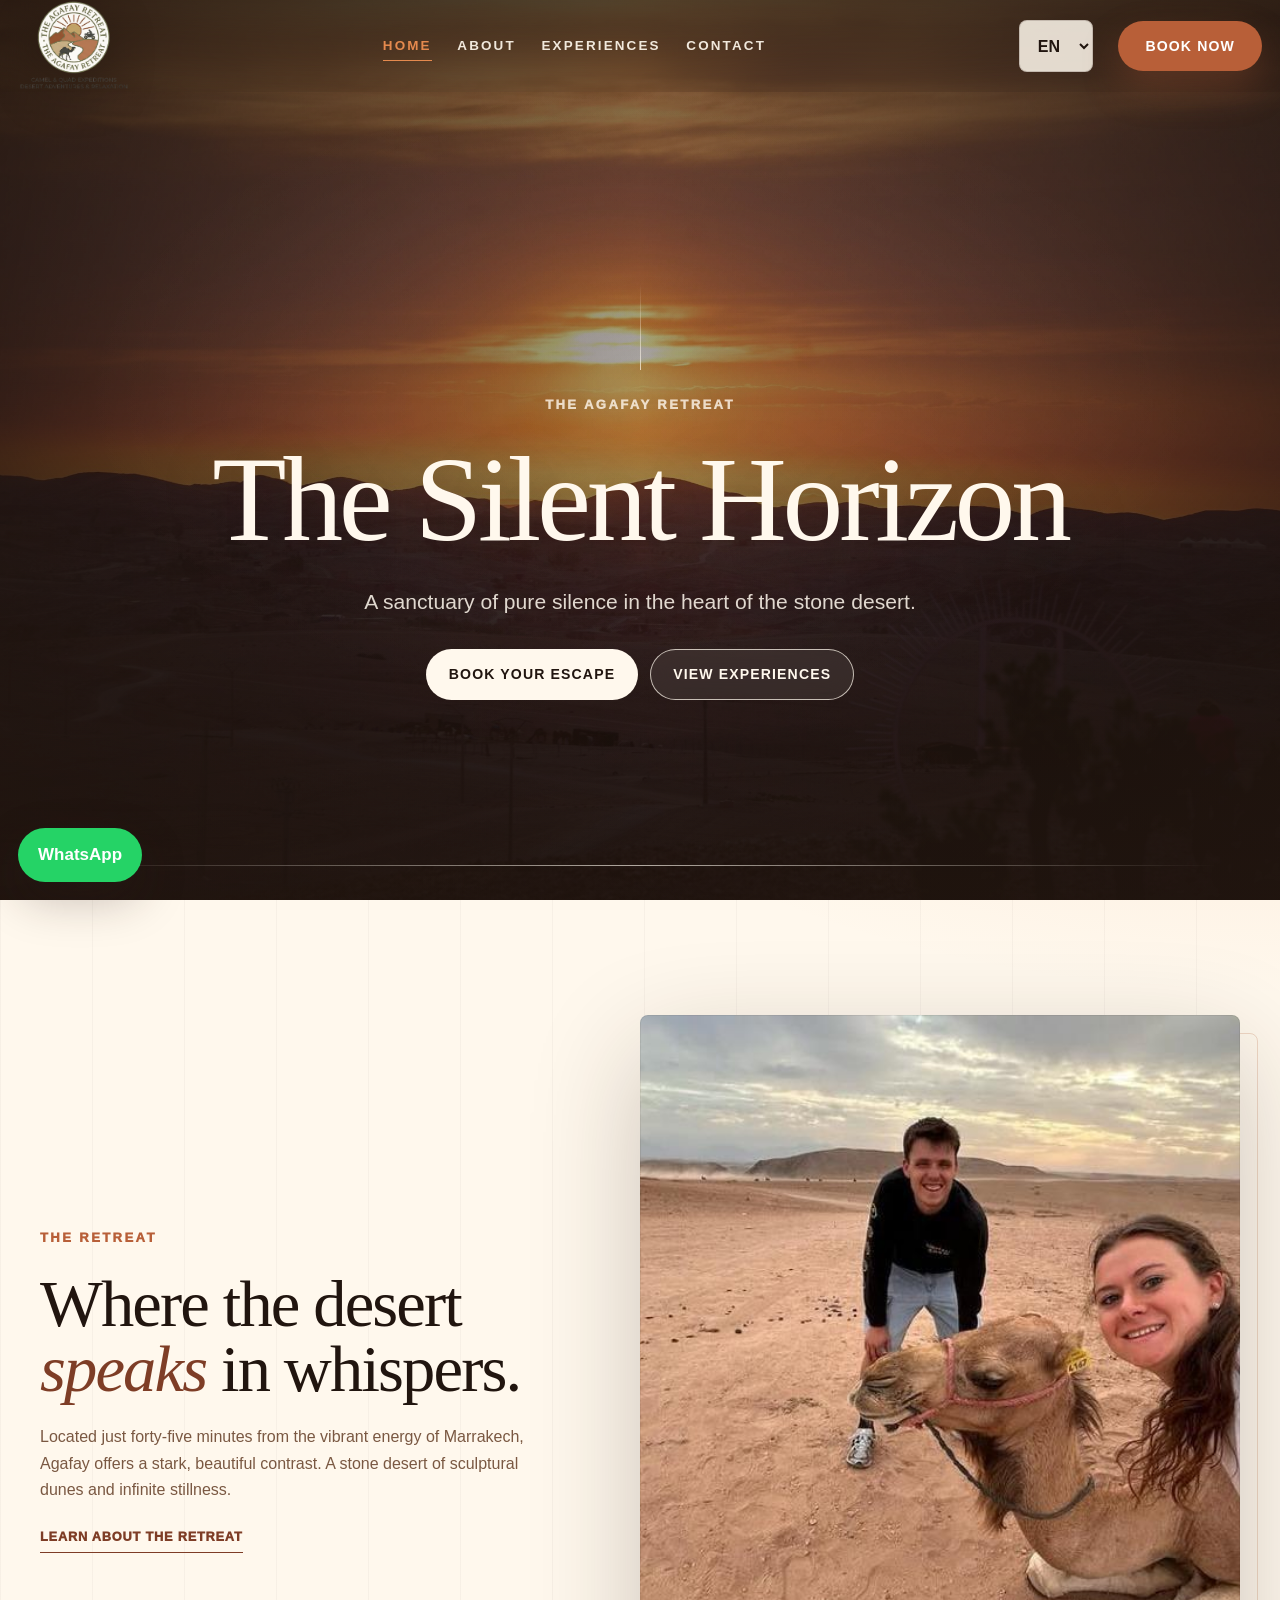
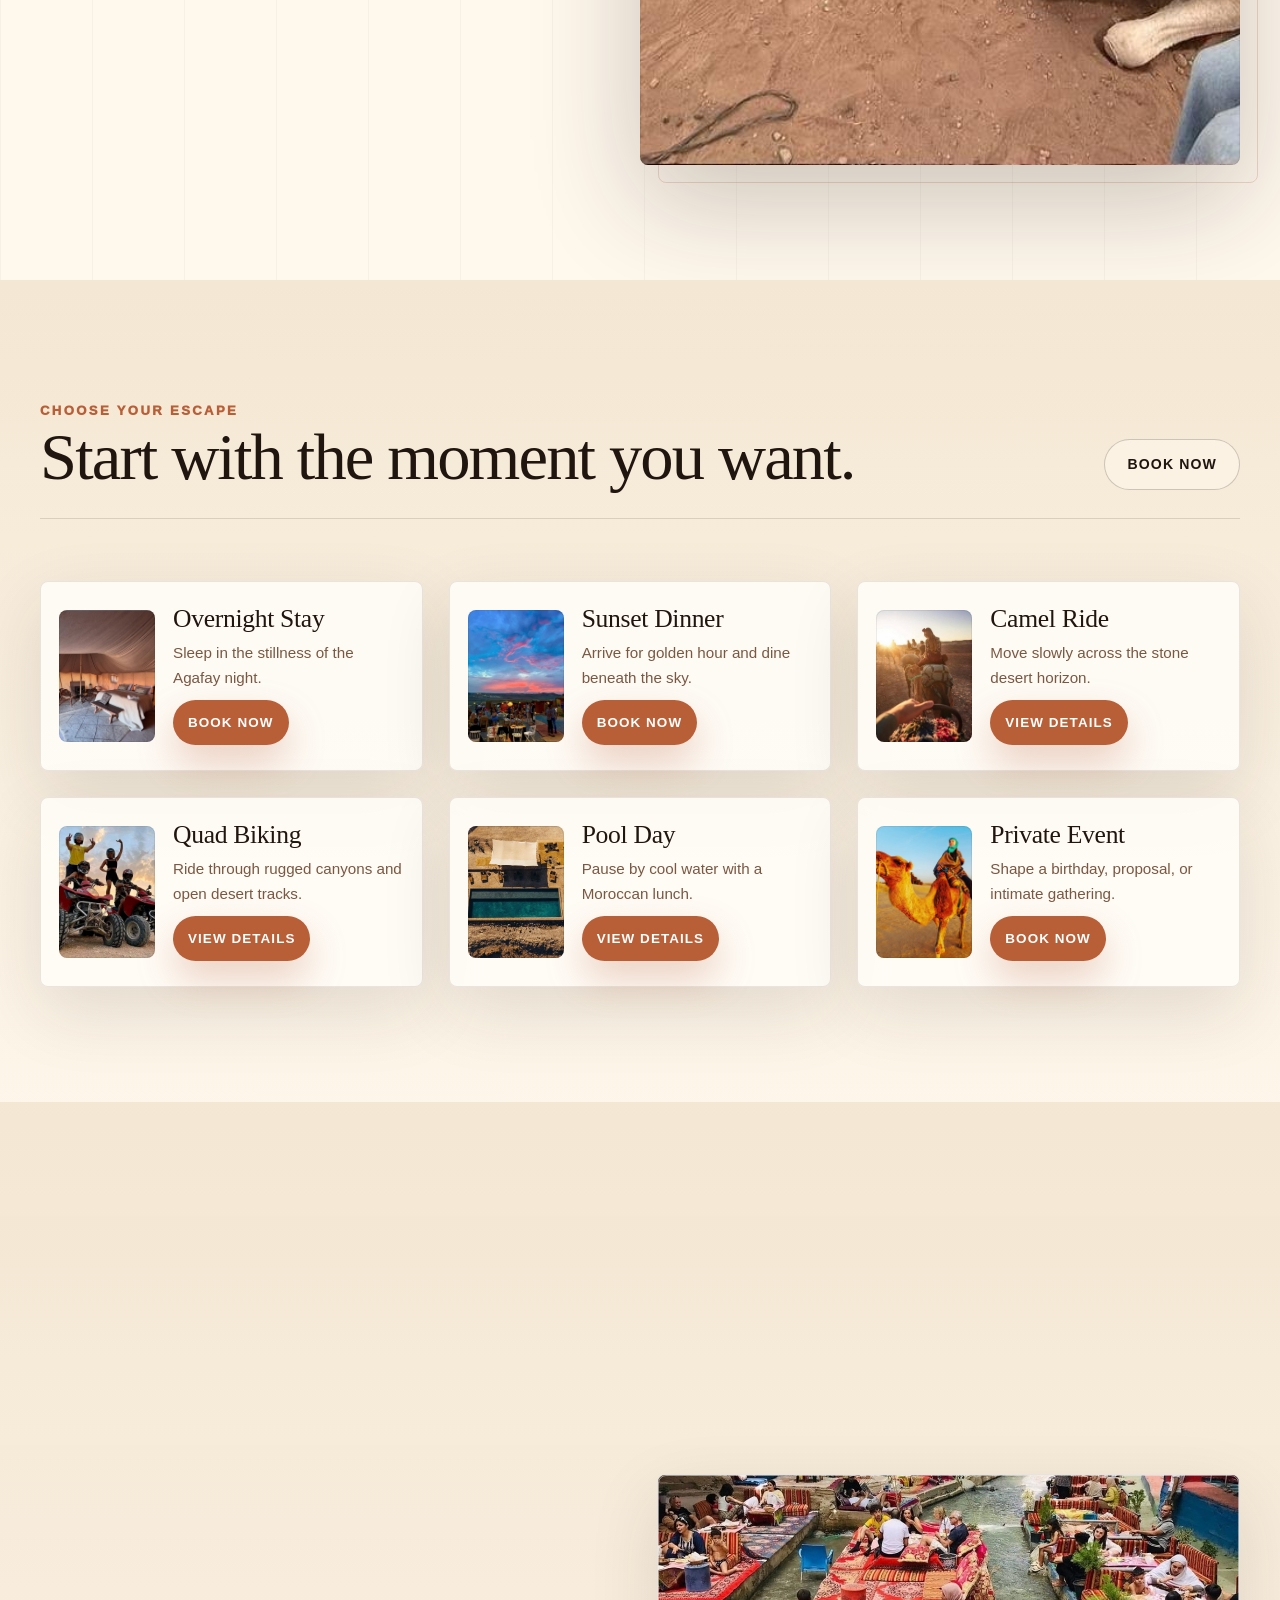
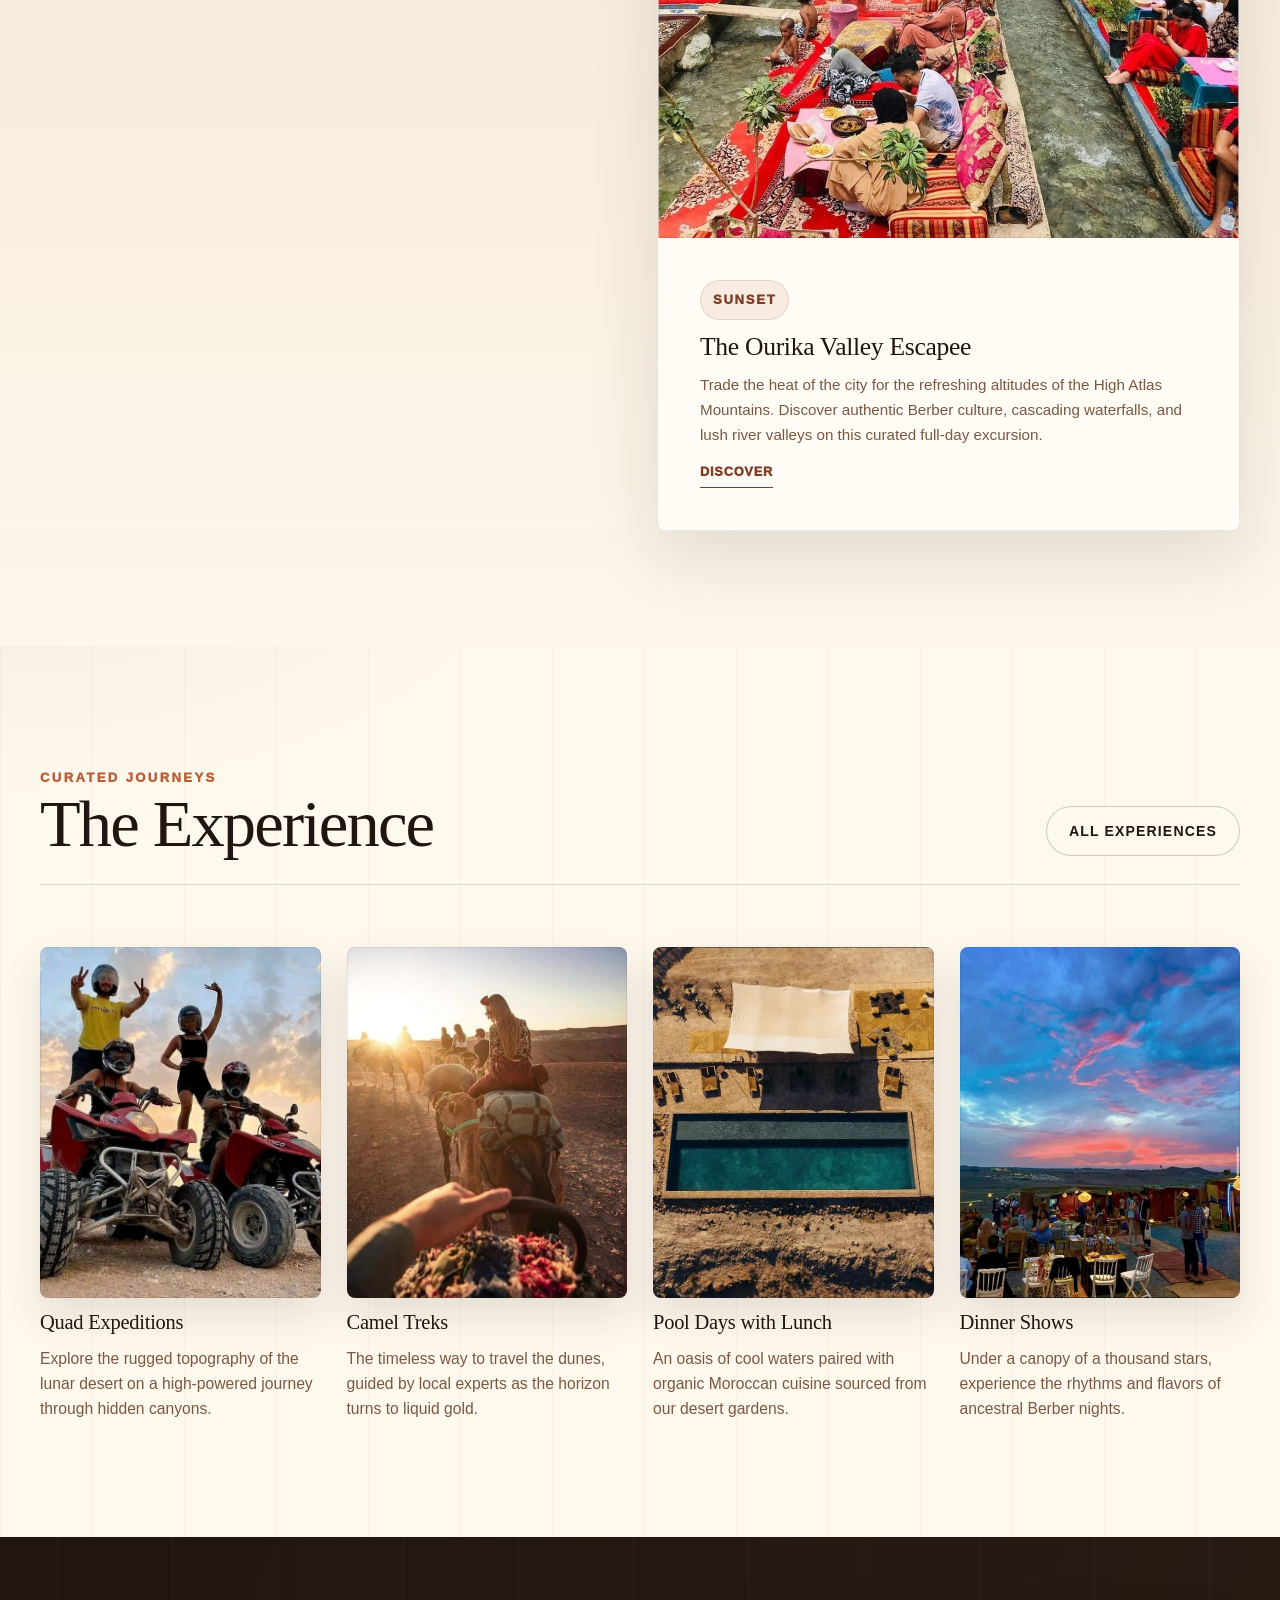
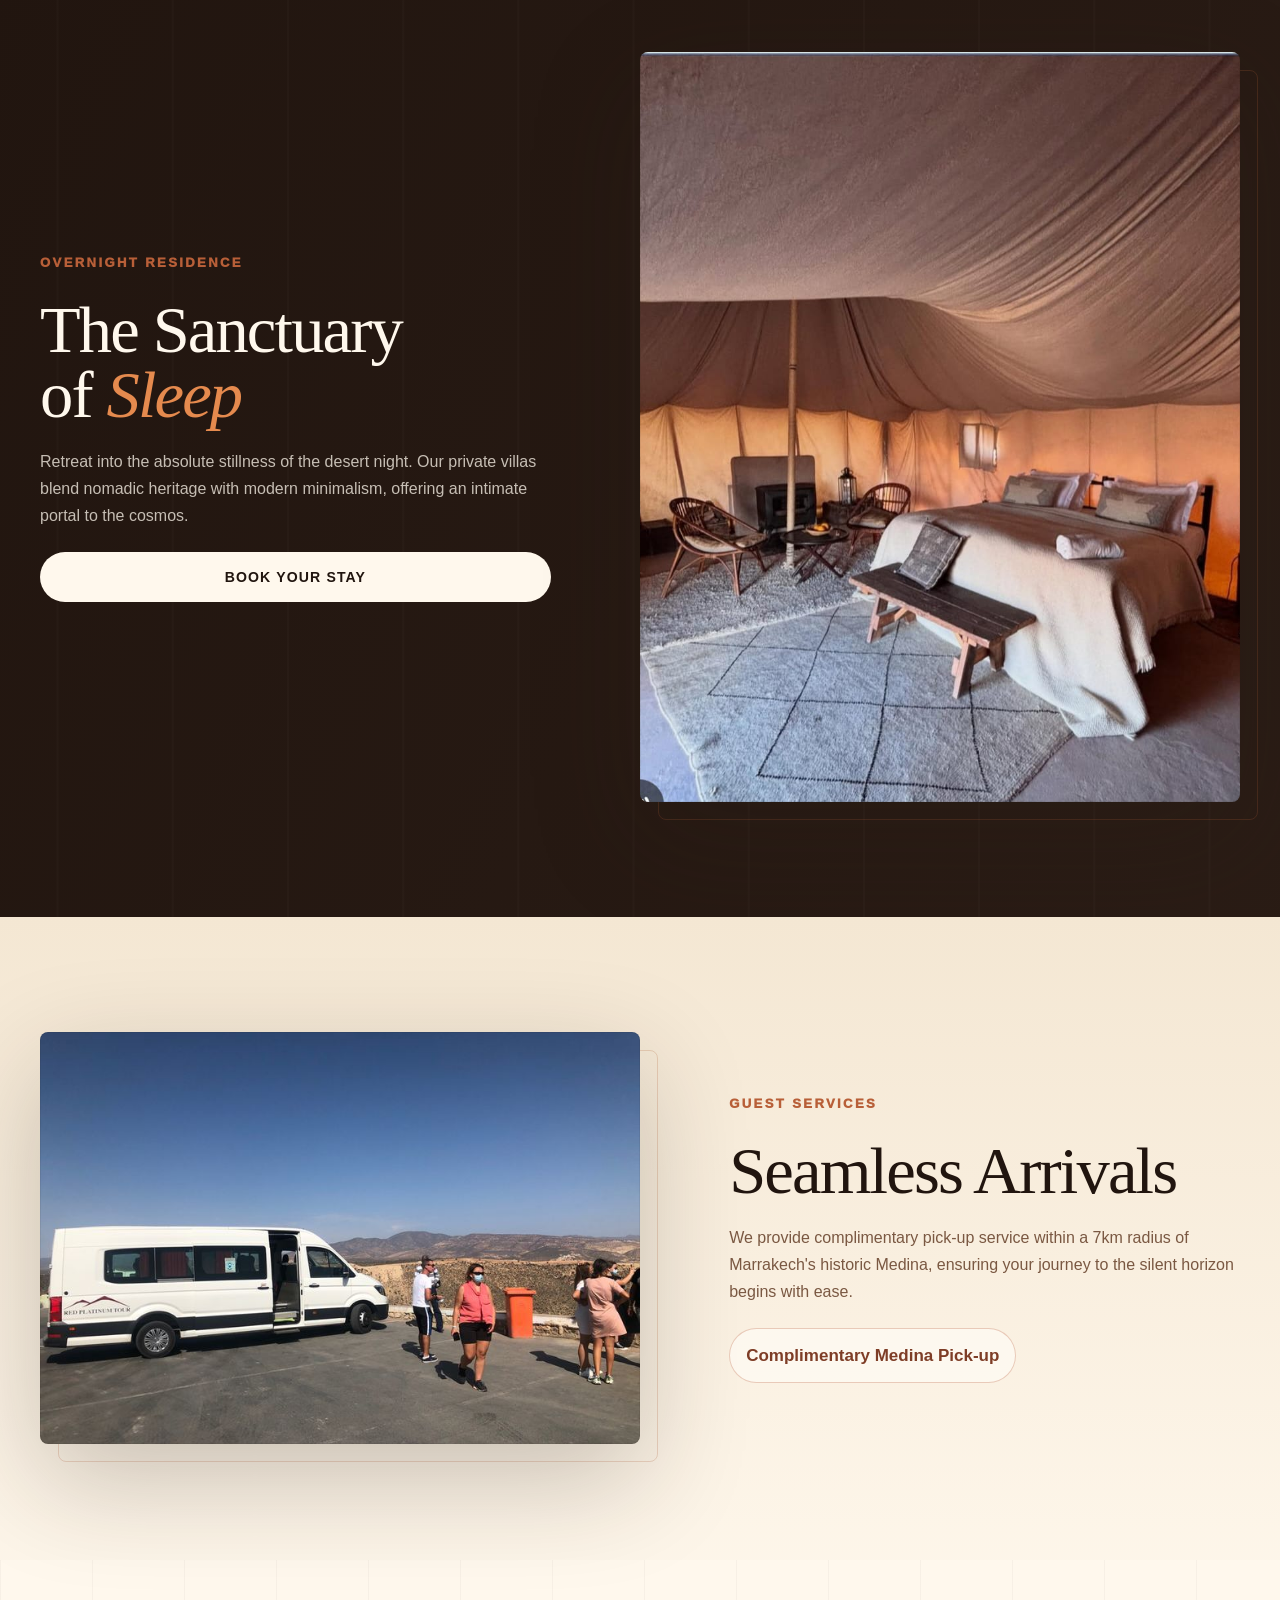
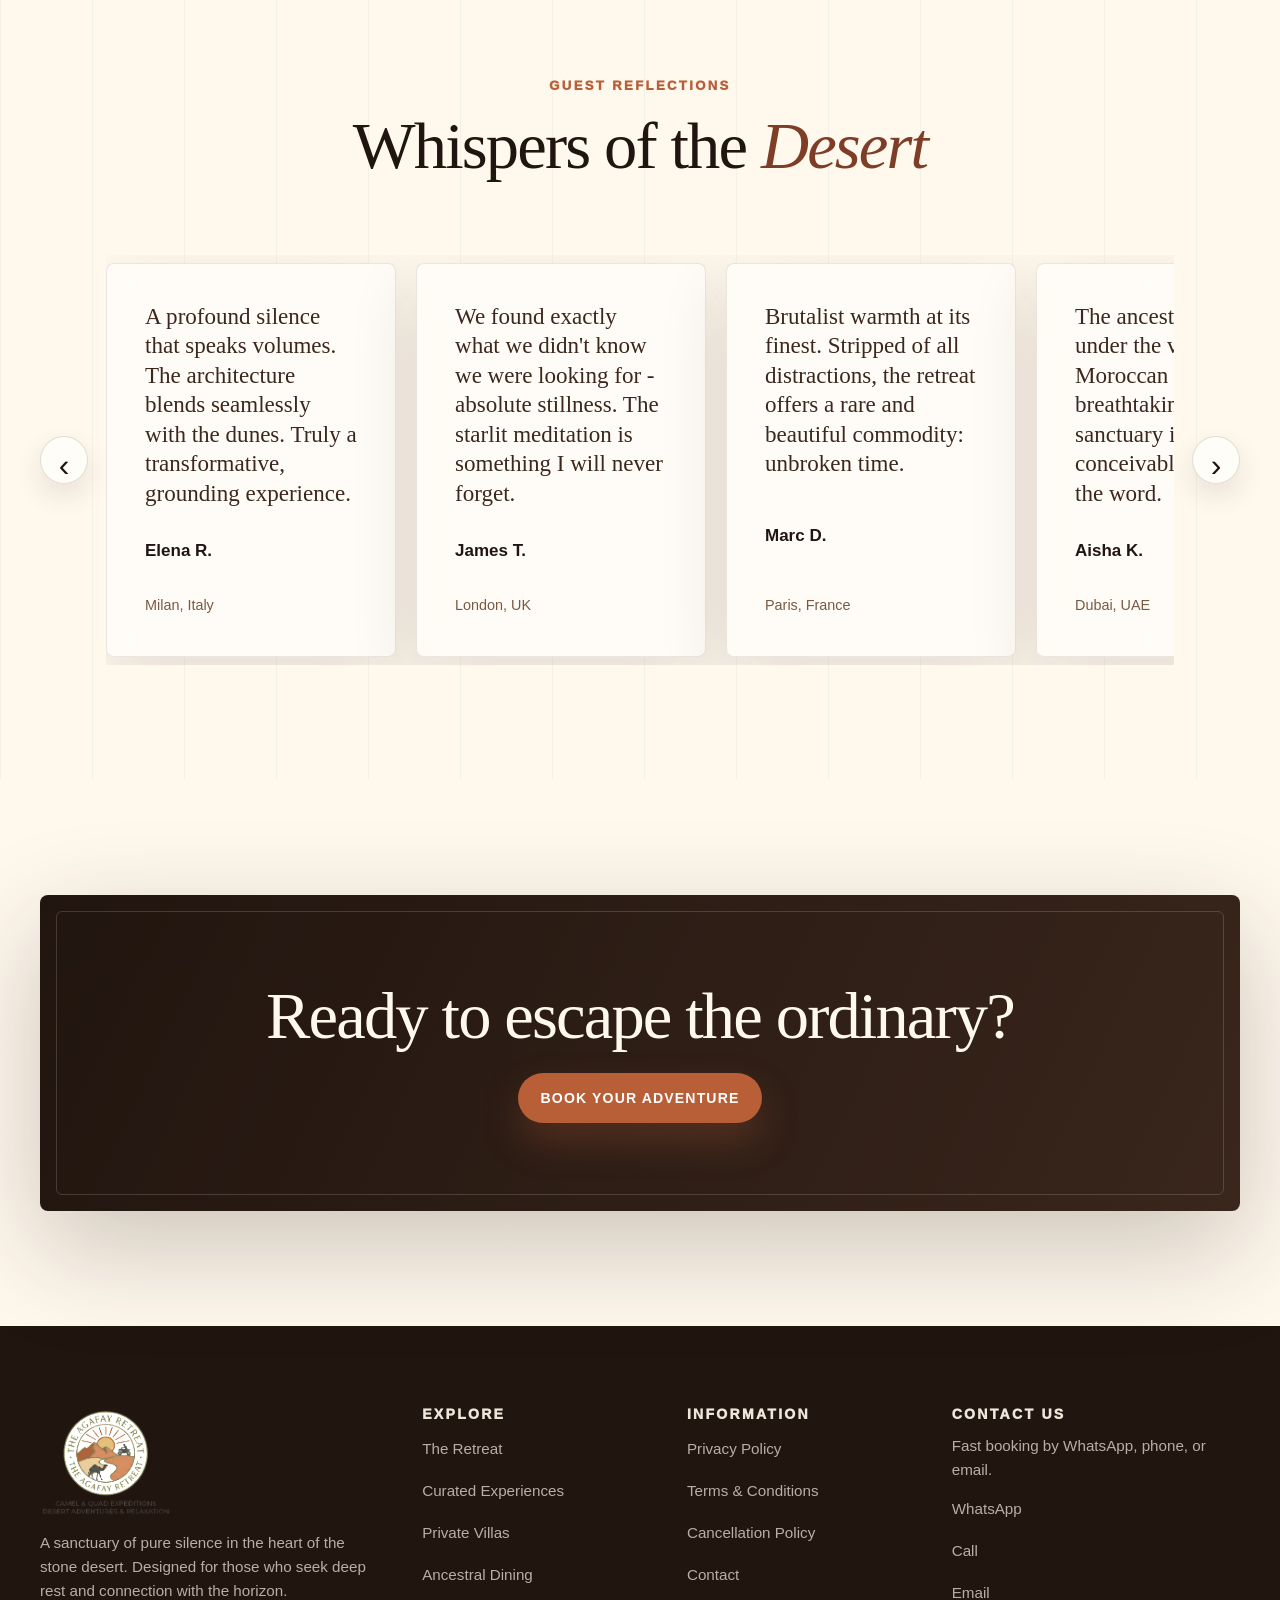
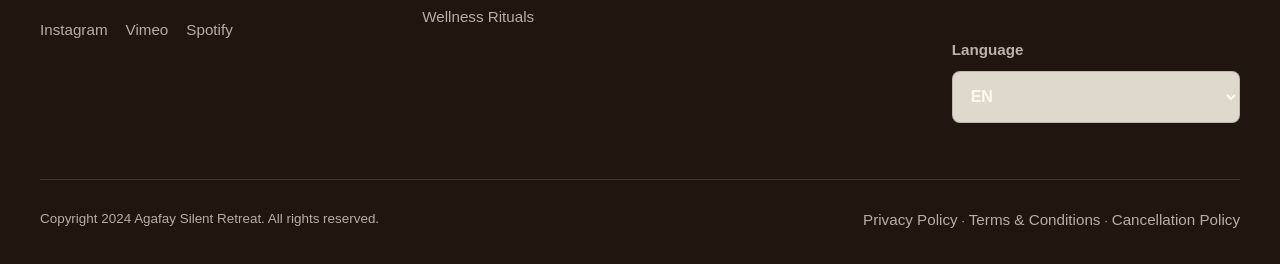
==== index.html @ 62366034 "all project" ====
<!DOCTYPE html>
<html lang="en" dir="ltr">
  <head>
    <meta charset="UTF-8" />
    <meta name="viewport" content="width=device-width, initial-scale=1.0" />
    <title>The Agafay Retreat</title>
    <meta name="description" content="The Silent Horizon. A cinematic desert retreat in Agafay, forty-five minutes from Marrakech." />
    <meta property="og:title" content="The Agafay Retreat" />
    <meta property="og:description" content="A sanctuary of pure silence in the heart of the stone desert." />
    <meta property="og:image" content="./assets/images/hero-desert.jpg" />
    <link rel="stylesheet" href="./css/style.css" />
  </head>
  <body data-page="home">
    <a class="skip-link" href="#main" data-i18n="skip_to_content">Skip to content</a>
    <header class="site-header" data-header>
      <div class="header-inner">
        <a class="logo" href="index.html" aria-label="The Agafay Retreat home">
          <img src="./assets/images/logo.png" width="220" height="145" alt="Agafay Silent Logo" />
        </a>
        <nav class="desktop-nav" aria-label="Main navigation">
          <a href="index.html" data-i18n="nav_home" aria-current="page">Home</a>
          <a href="about.html" data-i18n="nav_about">About</a>
          <a href="the-experience.html" data-i18n="nav_experiences">Experiences</a>
          <a href="contact.html" data-i18n="nav_contact">Contact</a>
        </nav>
        <div class="header-actions">
          <label class="language-wrap"><span class="sr-only" data-i18n="language_label">Language</span><select data-language-select aria-label="Language"><option value="en">EN</option><option value="fr">FR</option><option value="ar">AR</option><option value="de">DE</option><option value="it">IT</option><option value="pt">PT</option></select></label>
          <a class="button button-primary header-button" href="contact.html" data-i18n="book_now">Book Now</a>
          <button class="menu-toggle" type="button" aria-expanded="false" aria-controls="mobile-menu" data-menu-toggle><span class="sr-only" data-i18n="menu_toggle">Open menu</span><span></span><span></span><span></span></button>
        </div>
      </div>
      <div class="mobile-menu" id="mobile-menu" data-mobile-menu>
        <nav aria-label="Mobile navigation">
          <a href="index.html" data-i18n="nav_home" aria-current="page">Home</a>
          <a href="about.html" data-i18n="nav_about">About</a>
          <a href="the-experience.html" data-i18n="nav_experiences">Experiences</a>
          <a href="contact.html" data-i18n="nav_contact">Contact</a>
        </nav>
        <a class="button button-primary" href="contact.html" data-i18n="book_now">Book Now</a>
      </div>
    </header>

    <main id="main">
      <section class="hero hero-home" id="home">
        <img class="hero-image" src="./assets/images/hero-desert.jpg" width="1800" height="1200" alt="" fetchpriority="high" />
        <div class="hero-shade" aria-hidden="true"></div>
        <div class="hero-content reveal">
          <p class="kicker">The Agafay Retreat</p>
          <h1 data-i18n="home_hero_title">The Silent Horizon</h1>
          <p data-i18n="home_hero_text">A sanctuary of pure silence in the heart of the stone desert.</p>
          <div class="hero-actions">
            <a class="button button-light" href="contact.html" data-i18n="book_escape">Book Your Escape</a>
            <a class="button button-outline-light" href="the-experience.html" data-i18n="view_experiences">View Experiences</a>
          </div>
        </div>
      </section>

      <section class="section intro-section" id="intro">
        <div class="container two-col">
          <div class="section-copy reveal">
            <span data-i18n="intro_kicker">The Retreat</span>
            <h2 data-i18n-html="intro_title">Where the desert <br><i>speaks</i> in whispers.</h2>
            <p data-i18n="intro_text">Located just forty-five minutes from the vibrant energy of Marrakech, Agafay offers a stark, beautiful contrast. A stone desert of sculptural dunes and infinite stillness.</p>
            <a class="text-link" href="about.html" data-i18n="learn_about">Learn about the retreat</a>
          </div>
          <figure class="image-frame reveal"><img src="./assets/images/architecture.jpeg" width="900" height="1200" alt="Minimalist Architecture" loading="lazy" /></figure>
        </div>
      </section>

      <section class="section quick-escape-section band" id="choose">
        <div class="container">
          <div class="split-heading reveal">
            <div><span data-i18n="choose_kicker">Choose your escape</span><h2 data-i18n="choose_title">Start with the moment you want.</h2></div>
            <a class="button button-secondary" href="contact.html" data-i18n="book_now">Book Now</a>
          </div>
          <div class="escape-grid">
            <article class="escape-card reveal"><img src="./assets/images/villa.jpeg" width="420" height="420" alt="Luxury Desert Villa" loading="lazy" /><div><h3 data-i18n="escape_stay_title">Overnight Stay</h3><p data-i18n="escape_stay_text">Sleep in the stillness of the Agafay night.</p><a class="button button-primary" href="contact.html" data-i18n="book_now">Book Now</a></div></article>
            <article class="escape-card reveal"><img src="./assets/images/dinner.jpeg" width="420" height="420" alt="Dinner Shows" loading="lazy" /><div><h3 data-i18n="escape_dinner_title">Sunset Dinner</h3><p data-i18n="escape_dinner_text">Arrive for golden hour and dine beneath the sky.</p><a class="button button-primary" href="contact.html" data-i18n="book_now">Book Now</a></div></article>
            <article class="escape-card reveal"><img src="./assets/images/camel.jpeg" width="420" height="420" alt="Camel Treks" loading="lazy" /><div><h3 data-i18n="escape_camel_title">Camel Ride</h3><p data-i18n="escape_camel_text">Move slowly across the stone desert horizon.</p><a class="button button-primary" href="the-experience.html#camel" data-i18n="view_details">View Details</a></div></article>
            <article class="escape-card reveal"><img src="./assets/images/quad.jpeg" width="420" height="420" alt="Quad Expedition" loading="lazy" /><div><h3 data-i18n="escape_quad_title">Quad Biking</h3><p data-i18n="escape_quad_text">Ride through rugged canyons and open desert tracks.</p><a class="button button-primary" href="the-experience.html#quad" data-i18n="view_details">View Details</a></div></article>
            <article class="escape-card reveal"><img src="./assets/images/pool-day.jpeg" width="420" height="420" alt="Pool Days" loading="lazy" /><div><h3 data-i18n="escape_pool_title">Pool Day</h3><p data-i18n="escape_pool_text">Pause by cool water with a Moroccan lunch.</p><a class="button button-primary" href="the-experience.html#pool" data-i18n="view_details">View Details</a></div></article>
            <article class="escape-card reveal"><img src="./assets/images/golden-hour.jpeg" width="420" height="420" alt="Sunset Dromadaire Trek" loading="lazy" /><div><h3 data-i18n="escape_event_title">Private Event</h3><p data-i18n="escape_event_text">Shape a birthday, proposal, or intimate gathering.</p><a class="button button-primary" href="contact.html" data-i18n="book_now">Book Now</a></div></article>
          </div>
        </div>
      </section>

      <section class="section band" id="journeys">
        <div class="container">
          <div class="section-heading reveal">
            <span data-i18n="curated_escapes">Curated Escapes</span>
            <h2 data-i18n-html="signature_journeys">Signature <i>Journeys</i></h2>
          </div>
          <div class="journey-grid">
            <article class="feature-card reveal">
              <img src="./assets/images/golden-hour.jpeg" width="900" height="650" alt="Sunset Dromadaire Trek" loading="lazy" />
              <div><span class="badge" data-i18n="morning">Morning</span><h3 data-i18n="golden_hour_title">The Golden Hour Signature</h3><p data-i18n="golden_hour_text">A seamless transition from high-energy adventure to traditional serenity, culminating in a festive cultural dinner.</p><a class="text-link" href="the-experience.html" data-i18n="discover">Discover</a></div>
            </article>
            <article class="feature-card reveal">
              <img src="./assets/images/pool-oasis.jpg" width="900" height="650" alt="Infinity Pool Oasis" loading="lazy" />
              <div><span class="badge" data-i18n="sunset">Sunset</span><h3 data-i18n="ourika_title">The Ourika Valley Escapee</h3><p data-i18n="ourika_text">Trade the heat of the city for the refreshing altitudes of the High Atlas Mountains. Discover authentic Berber culture, cascading waterfalls, and lush river valleys on this curated full-day excursion.</p><a class="text-link" href="the-experience.html" data-i18n="discover">Discover</a></div>
            </article>
          </div>
        </div>
      </section>

      <section class="section" id="experiences">
        <div class="container">
          <div class="split-heading reveal"><div><span data-i18n="curated_journeys">Curated Journeys</span><h2 data-i18n="experience_title">The Experience</h2></div><a class="button button-secondary" href="the-experience.html" data-i18n="all_experiences">All Experiences</a></div>
          <div class="experience-grid compact">
            <article class="experience-card reveal"><img src="./assets/images/quad.jpeg" width="700" height="700" alt="Quad Expedition" loading="lazy" /><h3 data-i18n="quad_title">Quad Expeditions</h3><p data-i18n="quad_text">Explore the rugged topography of the lunar desert on a high-powered journey through hidden canyons.</p></article>
            <article class="experience-card reveal"><img src="./assets/images/camel.jpeg" width="700" height="700" alt="Camel Treks" loading="lazy" /><h3 data-i18n="camel_title">Camel Treks</h3><p data-i18n="camel_text">The timeless way to travel the dunes, guided by local experts as the horizon turns to liquid gold.</p></article>
            <article class="experience-card reveal"><img src="./assets/images/pool-day.jpeg" width="700" height="700" alt="Pool Days" loading="lazy" /><h3 data-i18n="pool_title">Pool Days with Lunch</h3><p data-i18n="pool_text">An oasis of cool waters paired with organic Moroccan cuisine sourced from our desert gardens.</p></article>
            <article class="experience-card reveal"><img src="./assets/images/dinner.jpeg" width="700" height="700" alt="Dinner Shows" loading="lazy" /><h3 data-i18n="dinner_title">Dinner Shows</h3><p data-i18n="dinner_text">Under a canopy of a thousand stars, experience the rhythms and flavors of ancestral Berber nights.</p></article>
          </div>
        </div>
      </section>

      <section class="section dark-section" id="stays">
        <div class="container two-col">
          <div class="section-copy reveal"><span data-i18n="overnight_residence">Overnight Residence</span><h2 data-i18n-html="sanctuary_title">The Sanctuary <br>of <i>Sleep</i></h2><p data-i18n="sanctuary_text">Retreat into the absolute stillness of the desert night. Our private villas blend nomadic heritage with modern minimalism, offering an intimate portal to the cosmos.</p><a class="button button-light" href="contact.html" data-i18n="book_stay">Book Your Stay</a></div>
          <figure class="image-frame reveal"><img src="./assets/images/villa.jpeg" width="900" height="1100" alt="Luxury Desert Villa" loading="lazy" /></figure>
        </div>
      </section>

      <section class="section band" id="arrivals">
        <div class="container two-col reverse">
          <figure class="image-frame wide reveal"><img src="./assets/images/transfer.jpg" width="900" height="700" alt="Marrakech Medina Gates" loading="lazy" /></figure>
          <div class="section-copy reveal"><span data-i18n="guest_services">Guest Services</span><h2 data-i18n="arrivals_title">Seamless Arrivals</h2><p data-i18n="arrivals_text">We provide complimentary pick-up service within a 7km radius of Marrakech's historic Medina, ensuring your journey to the silent horizon begins with ease.</p><div class="service-note" data-i18n="medina_pickup">Complimentary Medina Pick-up</div></div>
        </div>
      </section>

      <section class="section" id="testimonials">
        <div class="container">
          <div class="section-heading reveal"><span data-i18n="guest_reflections">Guest Reflections</span><h2 data-i18n-html="whispers_title">Whispers of the <i>Desert</i></h2></div>
          <div class="testimonial-shell reveal">
            <button class="slider-button" type="button" data-prev aria-label="Previous">&lsaquo;</button>
            <div class="testimonial-track" data-testimonial-track>
              <article class="testimonial-card"><p data-i18n="quote_1">A profound silence that speaks volumes. The architecture blends seamlessly with the dunes. Truly a transformative, grounding experience.</p><strong>Elena R.</strong><span>Milan, Italy</span></article>
              <article class="testimonial-card"><p data-i18n="quote_2">We found exactly what we didn't know we were looking for - absolute stillness. The starlit meditation is something I will never forget.</p><strong>James T.</strong><span>London, UK</span></article>
              <article class="testimonial-card"><p data-i18n="quote_3">Brutalist warmth at its finest. Stripped of all distractions, the retreat offers a rare and beautiful commodity: unbroken time.</p><strong>Marc D.</strong><span>Paris, France</span></article>
              <article class="testimonial-card"><p data-i18n="quote_4">The ancestral cuisine under the vast Moroccan sky was breathtaking. A sanctuary in every conceivable sense of the word.</p><strong>Aisha K.</strong><span>Dubai, UAE</span></article>
              <article class="testimonial-card"><p data-i18n="quote_5">A masterclass in essentialism. I left feeling completely restored. The private villa was a monolith of absolute tranquility.</p><strong>David H.</strong><span>New York, USA</span></article>
              <article class="testimonial-card"><p data-i18n="quote_6">From the seamless Medina pickup to the final farewell, every detail is meticulously curated. The desert wind here speaks peace.</p><strong>Sophia M.</strong><span>Madrid, Spain</span></article>
            </div>
            <button class="slider-button" type="button" data-next aria-label="Next">&rsaquo;</button>
          </div>
        </div>
      </section>

      <section class="cta-panel">
        <div class="container reveal"><h2 data-i18n="ordinary_cta">Ready to escape the ordinary?</h2><a class="button button-primary" href="contact.html" data-i18n="book_adventure">Book Your Adventure</a></div>
      </section>
    </main>

    <footer class="site-footer">
      <div class="container footer-grid">
        <div><img class="footer-logo" src="./assets/images/logo.png" width="220" height="145" alt="Agafay Silent Logo" loading="lazy" /><p data-i18n="footer_desc">A sanctuary of pure silence in the heart of the stone desert. Designed for those who seek deep rest and connection with the horizon.</p><div class="footer-socials"><a href="#">Instagram</a><a href="#">Vimeo</a><a href="#">Spotify</a></div></div>
        <nav aria-label="Explore"><h2 data-i18n="explore">Explore</h2><a href="index.html" data-i18n="footer_retreat">The Retreat</a><a href="the-experience.html" data-i18n="footer_experiences">Curated Experiences</a><a href="contact.html" data-i18n="footer_villas">Private Villas</a><a href="the-experience.html" data-i18n="footer_dining">Ancestral Dining</a><a href="about.html" data-i18n="footer_wellness">Wellness Rituals</a></nav>
        <nav aria-label="Information"><h2 data-i18n="information">Information</h2><a href="privacy-policy.html" data-i18n="privacy">Privacy Policy</a><a href="terms.html" data-i18n="terms">Terms &amp; Conditions</a><a href="cancellation-policy.html" data-i18n="cancellation">Cancellation Policy</a><a href="contact.html" data-i18n="contact">Contact</a></nav>
        <div><h2 data-i18n="footer_contact">Contact Us</h2><p data-i18n="footer_contact_text">Fast booking by WhatsApp, phone, or email.</p><a href="https://api.whatsapp.com/send?phone=212633049321&text=" target="_blank" rel="noopener" data-i18n="mobile_whatsapp">WhatsApp</a><a href="tel:+212600111768" data-i18n="mobile_call">Call</a><a href="https://mail.google.com/mail/?view=cm&fs=1&to=serenity@agafayretreat.com&su=Booking%20request%20-%20The%20Agafay%20Retreat" target="_blank" rel="noopener" data-i18n="email">Email</a><label class="footer-language"><span data-i18n="language_label">Language</span><select data-footer-language aria-label="Language"><option value="en">EN</option><option value="fr">FR</option><option value="ar">AR</option><option value="de">DE</option><option value="it">IT</option><option value="pt">PT</option></select></label></div>
      </div>
      <div class="container footer-bottom"><span data-i18n="copyright">&copy; 2024 Agafay Silent Retreat. All rights reserved.</span><span><a href="privacy-policy.html" data-i18n="privacy">Privacy Policy</a> &middot; <a href="terms.html" data-i18n="terms">Terms &amp; Conditions</a> &middot; <a href="cancellation-policy.html" data-i18n="cancellation">Cancellation Policy</a></span></div>
    </footer>

    <div class="mobile-cta-bar"><a href="https://api.whatsapp.com/send?phone=212633049321&text=" target="_blank" rel="noopener" data-i18n="mobile_whatsapp">WhatsApp</a><a href="contact.html" data-i18n="mobile_book">Book Now</a><a href="tel:+212600111768" data-i18n="mobile_call">Call</a></div>
    <a class="whatsapp-float" href="https://api.whatsapp.com/send?phone=212633049321&text=" target="_blank" rel="noopener noreferrer nofollow">WhatsApp</a>
    <script src="./js/translations.js"></script>
    <script src="./js/main.js"></script>
  </body>
</html>
---- css/style.css ----
:root {
  --sand: #f4e7d3;
  --cream: #fff8ed;
  --ivory: #fffdf8;
  --clay: #b85f38;
  --clay-dark: #7e3d26;
  --ember: #e58a4e;
  --espresso: #21150f;
  --coffee: #3b271d;
  --brown: #7a5842;
  --sage: #7f865b;
  --line: rgba(43, 29, 22, 0.14);
  --line-light: rgba(255, 248, 237, 0.18);
  --shadow-soft: 0 24px 70px rgba(43, 29, 22, 0.12);
  --shadow-deep: 0 36px 110px rgba(43, 29, 22, 0.24);
  --radius: 8px;
  --header: 92px;
  --container: min(1200px, calc(100% - 32px));
  --font-serif: Georgia, "Times New Roman", serif;
  --font-sans: "Avenir Next", "Segoe UI", Verdana, sans-serif;
  --ease: cubic-bezier(0.22, 1, 0.36, 1);
  color-scheme: light;
}

* { box-sizing: border-box; }
html { scroll-behavior: smooth; }
body {
  margin: 0;
  background:
    linear-gradient(90deg, rgba(43, 29, 22, 0.035) 1px, transparent 1px) 0 0 / 92px 92px,
    radial-gradient(1200px 540px at 100% 8%, rgba(229, 138, 78, 0.13), transparent 62%),
    radial-gradient(900px 460px at 0% 45%, rgba(127, 134, 91, 0.10), transparent 62%),
    var(--cream);
  color: var(--espresso);
  font-family: var(--font-sans);
  font-size: 17px;
  line-height: 1.72;
  overflow-x: hidden;
  text-rendering: optimizeLegibility;
  -webkit-font-smoothing: antialiased;
}

body::before {
  content: "";
  position: fixed;
  inset: 0;
  z-index: -1;
  pointer-events: none;
  opacity: 0.28;
  background:
    repeating-linear-gradient(0deg, rgba(43, 29, 22, 0.018) 0 1px, transparent 1px 4px),
    repeating-linear-gradient(90deg, rgba(255, 255, 255, 0.18) 0 1px, transparent 1px 5px);
  mix-blend-mode: multiply;
}

body.menu-open { overflow: hidden; }
img { display: block; max-width: 100%; height: auto; }
a { color: inherit; text-decoration: none; }
button, input, select, textarea { font: inherit; }
a, button, input, select, textarea { outline-offset: 4px; touch-action: manipulation; }
:focus-visible { outline: 3px solid rgba(184, 95, 56, 0.9); }

.skip-link {
  position: fixed;
  z-index: 1000;
  inset-block-start: 12px;
  inset-inline-start: 12px;
  transform: translateY(-140%);
  background: var(--espresso);
  color: var(--cream);
  padding: 10px 14px;
  border-radius: var(--radius);
  transition: transform 180ms var(--ease);
}
.skip-link:focus { transform: translateY(0); }
.sr-only { position: absolute; width: 1px; height: 1px; overflow: hidden; clip: rect(0, 0, 0, 0); white-space: nowrap; }
.container { width: var(--container); margin-inline: auto; }

.site-header {
  position: fixed;
  inset: 0 0 auto;
  z-index: 100;
  height: var(--header);
  color: var(--cream);
  pointer-events: none;
}

.header-inner {
  width: 100%;
  height: var(--header);
  margin: 0 auto;
  display: flex;
  align-items: center;
  justify-content: space-between;
  gap: 22px;
  padding: 0 max(18px, calc((100vw - 1360px) / 2 + 18px));
  border: 0;
  border-radius: 0;
  background: linear-gradient(180deg, rgba(33, 21, 15, 0.42), rgba(33, 21, 15, 0.08));
  box-shadow: none;
  backdrop-filter: blur(18px);
  pointer-events: auto;
  transition: background-color 220ms ease, border-color 220ms ease, box-shadow 220ms ease, color 220ms ease;
}

.site-header.is-scrolled,
.site-header.is-open,
.site-header.is-solid { color: var(--espresso); }
.site-header.is-scrolled .header-inner,
.site-header.is-open .header-inner,
.site-header.is-solid .header-inner {
  background: rgba(255, 248, 237, 0.9);
  box-shadow: 0 12px 30px rgba(43, 29, 22, 0.08);
}

.logo { display: inline-flex; align-items: center; min-width: 104px; }
.logo img {
  width: 112px;
  height: auto;
  filter: drop-shadow(0 12px 24px rgba(0, 0, 0, 0.22));
}
.site-header.is-scrolled .logo img,
.site-header.is-open .logo img,
.site-header.is-solid .logo img { filter: none; }

.desktop-nav,
.header-actions {
  display: flex;
  align-items: center;
  gap: clamp(12px, 2vw, 26px);
}
.desktop-nav a {
  position: relative;
  min-height: 44px;
  display: inline-flex;
  align-items: center;
  font-size: 0.84rem;
  font-weight: 850;
  letter-spacing: 0.16em;
  text-transform: uppercase;
  opacity: 0.92;
}
.desktop-nav a::after {
  content: "";
  position: absolute;
  inset-inline: 0;
  bottom: 7px;
  height: 1px;
  background: currentColor;
  transform: scaleX(0);
  transform-origin: right;
  transition: transform 220ms var(--ease);
}
.desktop-nav a:hover::after,
.desktop-nav a:focus-visible::after,
.desktop-nav a[aria-current="page"]::after { transform: scaleX(1); transform-origin: left; }
.desktop-nav a[aria-current="page"] { color: var(--ember); opacity: 1; }

select {
  min-height: 42px;
  border: 1px solid currentColor;
  border-radius: 999px;
  background: transparent;
  color: inherit;
  padding: 0 34px 0 14px;
  font-size: 0.88rem;
  font-weight: 850;
  background-color: rgba(255, 248, 237, 0.08);
}

.button {
  min-height: 50px;
  display: inline-flex;
  align-items: center;
  justify-content: center;
  gap: 10px;
  border-radius: 999px;
  border: 1px solid transparent;
  padding: 12px 22px;
  font-size: 0.88rem;
  font-weight: 900;
  letter-spacing: 0.08em;
  text-transform: uppercase;
  transition: transform 180ms var(--ease), background-color 180ms ease, color 180ms ease, border-color 180ms ease, box-shadow 180ms ease;
}
.button-primary {
  background: var(--clay);
  color: #fff;
  box-shadow: 0 18px 38px rgba(184, 95, 56, 0.28);
}
.header-button { padding-inline: 26px; }
.button-primary:hover { background: var(--clay-dark); box-shadow: 0 22px 48px rgba(126, 61, 38, 0.32); }
.button-light { background: var(--cream); color: var(--espresso); }
.button-light:hover { background: #fff; }
.button-outline-light {
  color: var(--cream);
  border-color: rgba(255, 248, 237, 0.72);
  background: rgba(255, 248, 237, 0.08);
  backdrop-filter: blur(12px);
}
.button-secondary {
  color: var(--espresso);
  border-color: rgba(43, 29, 22, 0.22);
  background: rgba(255, 248, 237, 0.55);
}
.button-secondary:hover { border-color: var(--clay); color: var(--clay-dark); background: var(--ivory); }

.menu-toggle {
  display: none;
  width: 46px;
  height: 46px;
  border: 1px solid currentColor;
  border-radius: 50%;
  background: transparent;
  color: inherit;
  padding: 11px;
  cursor: pointer;
}
.menu-toggle span:not(.sr-only) {
  display: block;
  height: 2px;
  margin: 5px 0;
  background: currentColor;
  border-radius: 999px;
  transition: transform 180ms var(--ease), opacity 160ms ease;
}
.mobile-menu {
  position: fixed;
  inset: var(--header) 14px auto;
  display: grid;
  gap: 18px;
  padding: 24px;
  border: 1px solid rgba(43, 29, 22, 0.12);
  border-radius: 20px;
  background: rgba(255, 248, 237, 0.96);
  color: var(--espresso);
  box-shadow: var(--shadow-deep);
  opacity: 0;
  pointer-events: none;
  transform: translateY(-10px) scale(0.98);
  transition: opacity 180ms ease, transform 220ms var(--ease);
}
.mobile-menu.is-open { opacity: 1; pointer-events: auto; transform: translateY(0) scale(1); }
.mobile-menu nav { display: grid; gap: 8px; }
.mobile-menu a {
  min-height: 48px;
  display: flex;
  align-items: center;
  border-bottom: 1px solid rgba(43, 29, 22, 0.1);
  font-weight: 850;
  font-size: 1rem;
}

.hero,
.page-hero {
  position: relative;
  min-height: 100svh;
  display: grid;
  place-items: center;
  overflow: hidden;
  color: var(--cream);
  isolation: isolate;
}
.page-hero { min-height: 78svh; }
.compact-hero { min-height: 68svh; }
.hero::after,
.page-hero::after {
  content: "";
  position: absolute;
  inset-inline: min(5vw, 70px);
  bottom: 34px;
  height: 1px;
  z-index: 1;
  background: linear-gradient(90deg, transparent, rgba(255, 248, 237, 0.65), transparent);
}
.hero-image,
.hero-shade {
  position: absolute;
  inset: 0;
  width: 100%;
  height: 100%;
}
.hero-image {
  object-fit: cover;
  transform: scale(1.04);
  animation: heroDrift 18s var(--ease) both;
}
.hero-shade {
  pointer-events: none;
  background:
    radial-gradient(900px 500px at 50% 44%, rgba(255, 248, 237, 0.08), transparent 62%),
    linear-gradient(90deg, rgba(33, 21, 15, 0.82), rgba(33, 21, 15, 0.28) 50%, rgba(33, 21, 15, 0.74)),
    linear-gradient(0deg, rgba(33, 21, 15, 0.86), rgba(33, 21, 15, 0.16) 52%, rgba(33, 21, 15, 0.44));
}
.hero-content,
.page-hero-content {
  position: relative;
  z-index: 2;
  width: min(1040px, calc(100% - 32px));
  margin-inline: auto;
  padding: calc(var(--header) + 88px) 0 96px;
  text-align: center;
  display: grid;
  justify-items: center;
  gap: 24px;
}
.hero-content::before {
  content: "";
  width: 1px;
  height: 86px;
  display: block;
  background: linear-gradient(transparent, rgba(255, 248, 237, 0.7));
}
.kicker,
.page-hero-content span,
.section-heading span,
.split-heading span,
.section-copy span {
  color: var(--clay);
  font-size: 0.82rem;
  font-weight: 950;
  letter-spacing: 0.18em;
  text-transform: uppercase;
}
.hero .kicker,
.page-hero-content span { color: rgba(255, 248, 237, 0.8); }
.hero-content p:not(.kicker),
.page-hero-content p {
  max-width: 760px;
  margin: 0;
  color: rgba(255, 248, 237, 0.86);
  font-size: clamp(1.05rem, 2vw, 1.32rem);
  line-height: 1.7;
}
.hero-actions,
.contact-actions {
  display: flex;
  flex-wrap: wrap;
  gap: 12px;
  align-items: center;
  justify-content: center;
  margin-top: 6px;
}

h1,
h2,
h3 {
  margin: 0;
  font-family: var(--font-serif);
  font-weight: 200;
  line-height: 0.98;
  text-wrap: balance;
}
h1 {
  max-width: 1100px;
  font-size: clamp(3.45rem, 9.5vw, 9.5rem);
  letter-spacing: -0.035em;
  text-shadow: 0 18px 60px rgba(0, 0, 0, 0.42);
}
.page-hero h1 {
  max-width: 980px;
  font-size: clamp(3rem, 8vw, 7rem);
  line-height: 1;
}
.compact-hero h1 {
  max-width: 900px;
  font-size: clamp(2.85rem, 7.2vw, 6.2rem);
}
h2 {
  font-size: clamp(2.45rem, 5.2vw, 5.5rem);
  letter-spacing: -0.028em;
}
h3 {
  font-size: clamp(1.45rem, 2vw, 2.1rem);
  letter-spacing: -0.012em;
}
i { font-style: italic; color: var(--clay-dark); }
.dark-section i,
.cta-panel i { color: var(--ember); }
p { margin: 0; color: var(--brown); line-height: 1.68; }

.section {
  position: relative;
  padding: clamp(82px, 9vw, 138px) 0;
  scroll-margin-top: calc(var(--header) + 18px);
}
.band {
  background:
    linear-gradient(180deg, rgba(244, 231, 211, 0.84), rgba(255, 248, 237, 0.86)),
    var(--sand);
}
.dark-section {
  background:
    linear-gradient(115deg, rgba(33, 21, 15, 0.96), rgba(43, 29, 22, 0.92)),
    var(--espresso);
  color: var(--cream);
  overflow: hidden;
}
.dark-section::before {
  content: "";
  position: absolute;
  inset: 0;
  opacity: 0.18;
  background: linear-gradient(90deg, transparent 49%, rgba(255, 248, 237, 0.18) 50%, transparent 51%) 0 0 / 9vw 100%;
}
.dark-section p { color: rgba(255, 248, 237, 0.74); }
.dark-section .section-copy,
.dark-section .image-frame { position: relative; z-index: 1; }

.two-col {
  display: grid;
  grid-template-columns: minmax(0, 0.92fr) minmax(0, 1.08fr);
  gap: clamp(42px, 7vw, 110px);
  align-items: center;
}
.reverse { grid-template-columns: minmax(0, 1.08fr) minmax(0, 0.92fr); }
.section-copy {
  display: grid;
  gap: 22px;
  align-content: start;
}
.section-copy p {
  max-width: 670px;
  font-size: clamp(1rem, 1.25vw, 1.14rem);
}
.section-heading {
  display: grid;
  justify-items: center;
  gap: 16px;
  text-align: center;
  margin-bottom: clamp(40px, 6vw, 76px);
}
.split-heading {
  display: flex;
  justify-content: space-between;
  align-items: end;
  gap: 28px;
  margin-bottom: clamp(34px, 5vw, 62px);
  border-bottom: 1px solid var(--line);
  padding-bottom: 28px;
}

.image-frame {
  position: relative;
  margin: 0;
}
.image-frame::before {
  content: "";
  position: absolute;
  inset: 18px -18px -18px 18px;
  border: 1px solid rgba(184, 95, 56, 0.22);
  border-radius: var(--radius);
  z-index: -1;
}
.image-frame img,
.feature-card img,
.experience-card img,
.detail-card img {
  width: 100%;
  object-fit: cover;
  border-radius: var(--radius);
  outline: 1px solid rgba(43, 29, 22, 0.08);
  outline-offset: -1px;
}
.image-frame img {
  aspect-ratio: 4 / 5;
  box-shadow: var(--shadow-deep);
}
.image-frame.wide img { aspect-ratio: 16 / 11; }

.text-link,
.experience-card a {
  width: fit-content;
  color: var(--clay-dark);
  font-weight: 950;
  letter-spacing: 0.06em;
  text-transform: uppercase;
  font-size: 0.8rem;
  border-bottom: 1px solid currentColor;
  padding-bottom: 4px;
}

.journey-grid {
  display: grid;
  grid-template-columns: repeat(2, minmax(0, 1fr));
  gap: clamp(18px, 3vw, 34px);
  align-items: start;
}
.feature-card,
.journey-card {
  position: relative;
  display: grid;
  overflow: hidden;
  background: rgba(255, 253, 248, 0.86);
  border: 1px solid rgba(43, 29, 22, 0.1);
  border-radius: var(--radius);
  box-shadow: var(--shadow-soft);
  transition: transform 240ms var(--ease), box-shadow 240ms ease;
}
.feature-card:nth-child(even) { margin-top: clamp(34px, 6vw, 86px); }
.feature-card::after {
  content: "";
  position: absolute;
  inset: 0;
  pointer-events: none;
  border: 1px solid rgba(255, 255, 255, 0.5);
  border-radius: var(--radius);
}
.feature-card img {
  aspect-ratio: 16 / 10;
  border-radius: 0;
  transition: transform 700ms var(--ease), filter 700ms var(--ease);
}
.feature-card > div {
  display: grid;
  gap: 14px;
  padding: clamp(24px, 3.8vw, 42px);
}
.feature-card p,
.experience-card p,
.detail-card p,
.escape-card p,
.contact-option p,
.value-card p {
  font-size: clamp(0.95rem, 1vw, 1.02rem);
  line-height: 1.62;
}
.badge {
  width: fit-content;
  padding: 8px 12px;
  background: rgba(184, 95, 56, 0.1);
  color: var(--clay-dark);
  border: 1px solid rgba(184, 95, 56, 0.18);
  border-radius: 999px;
  font-size: 0.82rem;
  font-weight: 950;
  letter-spacing: 0.13em;
  text-transform: uppercase;
}

.experience-grid {
  display: grid;
  grid-template-columns: repeat(4, minmax(0, 1fr));
  gap: clamp(16px, 2.1vw, 26px);
}
.experience-card {
  position: relative;
  display: grid;
  gap: 14px;
  overflow-wrap: anywhere;
}
.experience-card img {
  aspect-ratio: 4 / 5;
  filter: saturate(0.92) contrast(1.02);
  box-shadow: 0 18px 42px rgba(43, 29, 22, 0.12);
  transition: transform 560ms var(--ease), filter 560ms var(--ease);
}
.experience-card h3 { font-size: clamp(1.28rem, 1.6vw, 1.72rem); }
.experience-card p { font-size: 0.98rem; }

.escape-grid {
  display: grid;
  grid-template-columns: repeat(3, minmax(0, 1fr));
  gap: clamp(16px, 2.2vw, 26px);
}
.escape-card {
  display: grid;
  grid-template-columns: 96px minmax(0, 1fr);
  gap: 18px;
  align-items: center;
  min-height: 190px;
  padding: 18px;
  border: 1px solid rgba(43, 29, 22, 0.1);
  border-radius: var(--radius);
  background: rgba(255, 253, 248, 0.86);
  box-shadow: var(--shadow-soft);
  transition: transform 240ms var(--ease), box-shadow 240ms ease;
}
.escape-card img {
  width: 96px;
  height: 132px;
  object-fit: cover;
  border-radius: var(--radius);
  outline: 1px solid rgba(43, 29, 22, 0.08);
  outline-offset: -1px;
}
.escape-card > div {
  display: grid;
  gap: 10px;
  min-width: 0;
}
.escape-card .button {
  width: fit-content;
  min-height: 42px;
  padding: 10px 14px;
  font-size: 0.84rem;
}
.service-note {
  width: fit-content;
  padding: 12px 16px;
  border: 1px solid rgba(184, 95, 56, 0.3);
  border-radius: 999px;
  background: rgba(255, 253, 248, 0.58);
  color: var(--clay-dark);
  font-weight: 900;
}

.values-grid {
  display: grid;
  grid-template-columns: repeat(3, minmax(0, 1fr));
  gap: clamp(16px, 2.1vw, 26px);
}
.value-card,
.detail-card,
.contact-panel,
.booking-form,
.testimonial-card {
  background: rgba(255, 253, 248, 0.86);
  border: 1px solid rgba(43, 29, 22, 0.1);
  border-radius: var(--radius);
  box-shadow: var(--shadow-soft);
  backdrop-filter: blur(12px);
  transition: transform 240ms var(--ease), box-shadow 240ms ease;
}
.value-card {
  min-height: 230px;
  padding: clamp(26px, 3vw, 38px);
  display: grid;
  align-content: space-between;
  gap: 22px;
}
.value-card::before {
  content: "";
  width: 44px;
  height: 1px;
  background: var(--clay);
}

.experience-list { display: grid; gap: clamp(18px, 2.6vw, 30px); }
.featured-experience-section { padding-top: clamp(70px, 8vw, 110px); padding-bottom: 0; }
.featured-experience {
  display: grid;
  grid-template-columns: minmax(0, 1.1fr) minmax(320px, 0.9fr);
  gap: clamp(26px, 5vw, 68px);
  align-items: center;
  padding: clamp(18px, 2vw, 26px);
  border: 1px solid rgba(43, 29, 22, 0.1);
  border-radius: var(--radius);
  background: linear-gradient(135deg, rgba(255, 253, 248, 0.92), rgba(244, 231, 211, 0.76));
  box-shadow: var(--shadow-soft);
}
.featured-experience img {
  width: 100%;
  aspect-ratio: 16 / 10;
  object-fit: cover;
  border-radius: var(--radius);
  outline: 1px solid rgba(43, 29, 22, 0.08);
  outline-offset: -1px;
}
.featured-experience > div {
  display: grid;
  gap: 16px;
  padding: clamp(8px, 2vw, 18px);
}
.featured-experience > div > span,
.category-label {
  width: fit-content;
  color: var(--clay-dark);
  font-size: 0.82rem;
  font-weight: 950;
  letter-spacing: 0.14em;
  text-transform: uppercase;
}
.detail-card {
  display: grid;
  grid-template-columns: minmax(260px, 0.8fr) minmax(0, 1.2fr);
  gap: clamp(22px, 4vw, 50px);
  padding: clamp(14px, 2vw, 22px);
  align-items: center;
}
.detail-card:nth-child(even) {
  grid-template-columns: minmax(0, 1.2fr) minmax(260px, 0.8fr);
}
.detail-card:nth-child(even) img { order: 2; }
.detail-card img {
  aspect-ratio: 1;
  box-shadow: 0 18px 48px rgba(43, 29, 22, 0.13);
}
.detail-card > div {
  display: grid;
  gap: 14px;
  padding: clamp(10px, 2vw, 20px);
}
.card-meta {
  display: flex;
  flex-wrap: wrap;
  gap: 8px;
  margin-top: 4px;
}
.card-meta span {
  min-height: 34px;
  display: inline-flex;
  align-items: center;
  border: 1px solid rgba(43, 29, 22, 0.12);
  border-radius: 999px;
  padding: 7px 11px;
  background: rgba(244, 231, 211, 0.58);
  color: var(--coffee);
  font-size: 0.86rem;
  font-weight: 850;
}

.contact-layout {
  display: grid;
  grid-template-columns: minmax(280px, 0.82fr) minmax(0, 1.18fr);
  gap: clamp(28px, 5vw, 72px);
  align-items: start;
}
.contact-form-section { padding-top: 0; }
.contact-option-grid {
  display: grid;
  grid-template-columns: repeat(4, minmax(0, 1fr));
  gap: clamp(14px, 2vw, 22px);
}
.contact-option {
  display: grid;
  align-content: space-between;
  gap: 14px;
  min-height: 260px;
  padding: clamp(22px, 2.8vw, 34px);
  border: 1px solid rgba(43, 29, 22, 0.1);
  border-radius: var(--radius);
  background: rgba(255, 253, 248, 0.86);
  box-shadow: var(--shadow-soft);
}
.contact-option.primary {
  background: linear-gradient(145deg, var(--espresso), var(--coffee));
  color: var(--cream);
}
.contact-option.primary p { color: rgba(255, 248, 237, 0.74); }
.contact-option > span {
  color: var(--clay-dark);
  font-size: 0.82rem;
  font-weight: 950;
  letter-spacing: 0.14em;
  text-transform: uppercase;
}
.contact-option.primary > span { color: var(--ember); }
.contact-option .button { width: fit-content; }
.contact-panel,
.booking-form {
  padding: clamp(26px, 4vw, 46px);
  display: grid;
  gap: 18px;
}
.contact-panel-title {
  font-size: clamp(2rem, 3.3vw, 3.6rem);
  line-height: 1.03;
}
.contact-panel {
  position: sticky;
  top: calc(var(--header) + 34px);
  background: linear-gradient(150deg, var(--espresso), var(--coffee));
  color: var(--cream);
}
.contact-panel p { color: rgba(255, 248, 237, 0.74); }
.contact-panel .button-secondary {
  background: transparent;
  color: var(--cream);
  border-color: var(--line-light);
}
.map-placeholder {
  min-height: 320px;
  display: block;
  
  border: 1px solid rgba(184, 95, 56, 0.22);
  border-radius: var(--radius);
  overflow: hidden;
  color: var(--brown);
  text-align: center;
  background:
    linear-gradient(90deg, rgba(43, 29, 22, 0.04) 1px, transparent 1px) 0 0 / 28px 28px,
    rgba(244, 231, 211, 0.46);
}
.map-placeholder iframe {
  width: 100%;
  height: 100%;
  min-height: inherit;
  border: 0;
  display: block;
}
.form-row { display: grid; gap: 8px; }
.form-row.two {
  grid-template-columns: repeat(2, minmax(0, 1fr));
  gap: 16px;
}
label { font-weight: 850; color: var(--coffee); font-size: 0.95rem; }
input,
select,
textarea {
  width: 100%;
  min-height: 52px;
  border: 1px solid rgba(43, 29, 22, 0.17);
  border-radius: var(--radius);
  background: rgba(255, 248, 237, 0.86);
  color: var(--espresso);
  padding: 12px 14px;
  font-size: 1rem;
}
textarea { resize: vertical; }
.form-submit { width: 100%; }

.faq-layout {
  display: grid;
  grid-template-columns: minmax(260px, 0.78fr) minmax(0, 1.22fr);
  gap: clamp(28px, 5vw, 78px);
  align-items: start;
}
.faq-list { display: grid; gap: 10px; }
.faq-item {
  border: 1px solid rgba(43, 29, 22, 0.1);
  border-radius: var(--radius);
  background: rgba(255, 253, 248, 0.72);
  overflow: hidden;
}
.faq-item button {
  width: 100%;
  min-height: 68px;
  display: flex;
  align-items: center;
  justify-content: space-between;
  gap: 18px;
  border: 0;
  background: transparent;
  color: var(--espresso);
  text-align: start;
  cursor: pointer;
  padding: 18px 20px;
  font-weight: 900;
  font-size: 1rem;
}
.faq-item button span:last-child {
  width: 34px;
  height: 34px;
  display: grid;
  place-items: center;
  border: 1px solid rgba(43, 29, 22, 0.16);
  border-radius: 50%;
  flex: 0 0 auto;
  transition: transform 180ms var(--ease), background-color 180ms ease;
}
.faq-item > div {
  display: grid;
  grid-template-rows: 0fr;
  transition: grid-template-rows 220ms var(--ease);
}
.faq-item > div p {
  overflow: hidden;
  margin: 0;
  padding-inline: 20px;
  font-size: 0.98rem;
  line-height: 1.65;
}
.faq-item.is-open > div {
  grid-template-rows: 1fr;
  padding-bottom: 20px;
}
.faq-item.is-open button span:last-child {
  transform: rotate(45deg);
  background: rgba(184, 95, 56, 0.1);
}

.testimonial-shell {
  display: grid;
  grid-template-columns: 48px minmax(0, 1fr) 48px;
  gap: 18px;
  align-items: center;
}
.testimonial-track {
  display: grid;
  grid-auto-flow: column;
  grid-auto-columns: minmax(290px, 410px);
  gap: 20px;
  overflow-x: auto;
  scroll-snap-type: x mandatory;
  scrollbar-width: none;
  padding: 8px;
}
.testimonial-track::-webkit-scrollbar { display: none; }
.testimonial-card {
  min-height: 330px;
  scroll-snap-align: start;
  display: grid;
  align-content: space-between;
  gap: 28px;
  padding: clamp(28px, 3vw, 38px);
}
.testimonial-card p {
  color: var(--coffee);
  font-family: var(--font-serif);
  font-size: clamp(1.25rem, 1.8vw, 1.58rem);
  line-height: 1.28;
}
.testimonial-card strong,
.testimonial-card span { display: block; }
.testimonial-card span { color: var(--brown); font-size: 0.9rem; }
.slider-button {
  width: 48px;
  height: 48px;
  border: 1px solid var(--line);
  border-radius: 50%;
  background: rgba(255, 253, 248, 0.9);
  color: var(--espresso);
  cursor: pointer;
  font-size: 2rem;
  box-shadow: 0 12px 28px rgba(43, 29, 22, 0.1);
}

.cta-panel {
  background: var(--cream);
  padding: clamp(70px, 9vw, 130px) 0;
}
.cta-panel .container {
  position: relative;
  display: grid;
  justify-items: center;
  gap: 24px;
  text-align: center;
  padding: clamp(46px, 7vw, 88px) clamp(22px, 5vw, 70px);
  background:
    linear-gradient(115deg, rgba(33, 21, 15, 0.96), rgba(59, 39, 29, 0.92)),
    var(--espresso);
  color: var(--cream);
  border-radius: var(--radius);
  overflow: hidden;
  box-shadow: var(--shadow-deep);
}
.cta-panel .container::before {
  content: "";
  position: absolute;
  inset: 16px;
  border: 1px solid rgba(255, 248, 237, 0.16);
  border-radius: calc(var(--radius) - 2px);
}
.cta-panel h2,
.cta-panel .button { position: relative; z-index: 1; }

.legal-section {
  background: linear-gradient(180deg, var(--cream), var(--sand));
}
.legal-wrap {
  max-width: 940px;
  display: grid;
  gap: 18px;
}
.legal-notice,
.legal-card {
  border: 1px solid rgba(43, 29, 22, 0.12);
  border-radius: var(--radius);
  background: rgba(255, 253, 248, 0.78);
  box-shadow: 0 18px 44px rgba(43, 29, 22, 0.08);
}
.legal-notice {
  padding: clamp(18px, 3vw, 28px);
  color: var(--brown);
}
.legal-card {
  padding: clamp(22px, 4vw, 42px);
}
.legal-card h2 {
  margin: 0 0 12px;
  font-family: var(--font-serif);
  font-size: clamp(1.65rem, 4vw, 2.7rem);
  line-height: 1.02;
}
.legal-card p {
  margin: 0;
  color: var(--brown);
}
.legal-list {
  margin: 10px 0 0;
  padding-inline-start: 22px;
  color: var(--brown);
}
.legal-list li + li { margin-top: 6px; }

.site-footer {
  background: var(--espresso);
  color: var(--cream);
  padding: 82px 0 32px;
}
.site-footer p,
.site-footer a,
.site-footer label,
.footer-bottom {
  font-size: 0.95rem;
  line-height: 1.6;
}
.footer-grid {
  display: grid;
  grid-template-columns: 1.55fr 1fr 1fr 1.35fr;
  gap: clamp(28px, 4vw, 56px);
}
.footer-logo {
  width: 132px;
  filter: brightness(1.18);
}
.footer-grid h2 {
  font-family: var(--font-sans);
  font-size: 0.88rem;
  font-weight: 950;
  letter-spacing: 0.16em;
  text-transform: uppercase;
  color: rgba(255, 248, 237, 0.92);
}
.footer-grid nav,
.footer-grid > div {
  display: grid;
  align-content: start;
  gap: 12px;
}
.footer-grid a,
.footer-grid p,
.footer-bottom {
  color: rgba(255, 248, 237, 0.68);
}
.footer-grid a {
  min-height: 30px;
  display: inline-flex;
  align-items: center;
}
.footer-grid a:hover { color: var(--cream); }
.footer-socials,
.footer-min nav {
  display: flex;
  flex-wrap: wrap;
  gap: 18px;
}
.newsletter-form {
  display: grid;
  grid-template-columns: 1fr 48px;
  border-bottom: 1px solid rgba(255, 248, 237, 0.28);
}
.newsletter-form input,
.newsletter-form button {
  min-height: 50px;
  border: 0;
  background: transparent;
  color: var(--cream);
}
.newsletter-form input::placeholder { color: rgba(255, 248, 237, 0.5); }
.newsletter-form button {
  cursor: pointer;
  font-size: 1.4rem;
}
.footer-language {
  display: grid;
  gap: 8px;
  margin-top: 18px;
  color: rgba(255, 248, 237, 0.7);
}
.footer-language select { color: var(--cream); }
.footer-bottom {
  display: flex;
  justify-content: space-between;
  gap: 20px;
  padding-top: 28px;
  margin-top: 56px;
  border-top: 1px solid rgba(255, 248, 237, 0.14);
  font-size: 0.84rem;
}
.footer-min {
  display: flex;
  justify-content: space-between;
  gap: 28px;
  align-items: start;
}
.footer-min p { max-width: 560px; }

.whatsapp-float {
  position: fixed;
  z-index: 120;
  inset-inline-start: 18px;
  inset-block-end: 18px;
  min-height: 54px;
  display: inline-flex;
  align-items: center;
  padding: 0 20px;
  border-radius: 999px;
  background: #25d366;
  color: #fff;
  font-weight: 900;
  box-shadow: 0 18px 46px rgba(43, 29, 22, 0.25);
}
.mobile-cta-bar { display: none; }
.reveal {
  opacity: 0;
  transform: translateY(24px);
  transition: opacity 700ms var(--ease), transform 700ms var(--ease);
}
.reveal.is-visible {
  opacity: 1;
  transform: translateY(0);
}

@keyframes heroDrift {
  from { transform: scale(1.09) translateY(10px); }
  to { transform: scale(1.04) translateY(0); }
}

@media (hover: hover) and (pointer: fine) {
  .button:hover,
  .feature-card:hover,
  .value-card:hover,
  .detail-card:hover {
    transform: translateY(-4px);
  }
  .feature-card:hover img,
  .experience-card:hover img {
    transform: scale(1.045);
    filter: saturate(1.04) contrast(1.05);
  }
}

[dir="rtl"] body { font-family: Tahoma, "Segoe UI", sans-serif; }
[dir="rtl"] .desktop-nav,
[dir="rtl"] .header-actions,
[dir="rtl"] .footer-socials { flex-direction: row-reverse; }
[dir="rtl"] .section-copy,
[dir="rtl"] .feature-card,
[dir="rtl"] .experience-card,
[dir="rtl"] .detail-card,
[dir="rtl"] .contact-panel,
[dir="rtl"] .booking-form,
[dir="rtl"] .footer-grid { text-align: right; }
[dir="rtl"] .desktop-nav a::after { transform-origin: left; }
[dir="rtl"] .desktop-nav a:hover::after,
[dir="rtl"] .desktop-nav a:focus-visible::after { transform-origin: right; }

@media (max-width: 1100px) {
  .desktop-nav,
  .header-button { display: none; }
  .menu-toggle { display: block; }
  .menu-toggle[aria-expanded="true"] span:nth-child(2) { transform: translateY(7px) rotate(45deg); }
  .menu-toggle[aria-expanded="true"] span:nth-child(3) { opacity: 0; }
  .menu-toggle[aria-expanded="true"] span:nth-child(4) { transform: translateY(-7px) rotate(-45deg); }
  .experience-grid,
  .footer-grid,
  .values-grid,
  .escape-grid,
  .contact-option-grid { grid-template-columns: repeat(2, minmax(0, 1fr)); }
  .featured-experience { grid-template-columns: 1fr; }
  .detail-card,
  .detail-card:nth-child(even),
  .contact-layout,
  .faq-layout { grid-template-columns: 1fr; }
  .detail-card:nth-child(even) img { order: 0; }
  .contact-panel { position: relative; top: auto; }
  body { padding-bottom: 78px; }
  .whatsapp-float { display: none; }
  .mobile-cta-bar {
    position: fixed;
    z-index: 130;
    inset-inline: 10px;
    inset-block-end: max(10px, env(safe-area-inset-bottom));
    display: grid;
    grid-template-columns: repeat(3, 1fr);
    gap: 8px;
    padding: 8px;
    border: 1px solid rgba(255, 248, 237, 0.16);
    border-radius: 999px;
    background: rgba(33, 21, 15, 0.94);
    color: var(--cream);
    box-shadow: 0 18px 46px rgba(43, 29, 22, 0.26);
    backdrop-filter: blur(16px);
  }
  .mobile-cta-bar a {
    min-height: 44px;
    display: grid;
    place-items: center;
    border-radius: 999px;
    font-size: 0.82rem;
    font-weight: 950;
    letter-spacing: 0.05em;
    text-transform: uppercase;
  }
  .mobile-cta-bar a:nth-child(2) { background: var(--clay); }
}

@media (max-width: 760px) {
  :root { --header: 76px; }
  body { font-size: 16px; }
  .header-inner {
    width: 100%;
    height: var(--header);
    margin-top: 0;
    padding-inline: 14px;
  }
  .logo { min-width: 82px; }
  .logo img { width: 84px; }
  .language-wrap select {
    max-width: 82px;
    min-height: 40px;
    padding-inline-start: 12px;
  }
  .hero { min-height: 92svh; }
  .page-hero { min-height: 68svh; }
  .hero-content,
  .page-hero-content {
    padding: calc(var(--header) + 64px) 0 72px;
    gap: 18px;
  }
  .hero-content::before { height: 58px; }
  h1,
  .page-hero h1,
  .compact-hero h1 { font-size: clamp(2.85rem, 14vw, 4.9rem); line-height: 0.98; }
  h2 { font-size: clamp(2.25rem, 11vw, 3.8rem); }
  .section { padding: 68px 0; }
  .two-col,
  .reverse,
  .journey-grid,
  .experience-grid,
  .experience-grid.compact,
  .footer-grid,
  .values-grid,
  .escape-grid,
  .contact-option-grid,
  .form-row.two {
    grid-template-columns: 1fr;
  }
  .escape-card { grid-template-columns: 86px minmax(0, 1fr); min-height: 0; }
  .escape-card img { width: 86px; height: 112px; }
  .contact-option { min-height: 0; }
  .feature-card:nth-child(even) { margin-top: 0; }
  .split-heading { display: grid; align-items: start; }
  .image-frame::before { inset: 12px -10px -10px 12px; }
  .testimonial-shell { grid-template-columns: 1fr; }
  .slider-button { display: none; }
  .testimonial-track {
    grid-auto-columns: minmax(260px, 86vw);
    padding-inline: 2px;
  }
  .footer-bottom,
  .footer-min { display: grid; }
}

@media (max-width: 420px) {
  .header-actions { gap: 8px; }
  .language-wrap select { max-width: 76px; font-size: 0.82rem; }
  .menu-toggle { width: 42px; height: 42px; padding: 9px; }
  .button { width: 100%; }
  .hero-actions .button,
  .contact-actions .button { width: 100%; }
  .escape-card { grid-template-columns: 1fr; }
  .escape-card img { width: 100%; height: auto; aspect-ratio: 16 / 9; }
}

@media (prefers-reduced-motion: reduce) {
  *,
  *::before,
  *::after {
    scroll-behavior: auto !important;
    transition-duration: 0.001ms !important;
    animation-duration: 0.001ms !important;
  }
  .reveal {
    opacity: 1;
    transform: none;
  }
  .hero-image { animation: none; }
}
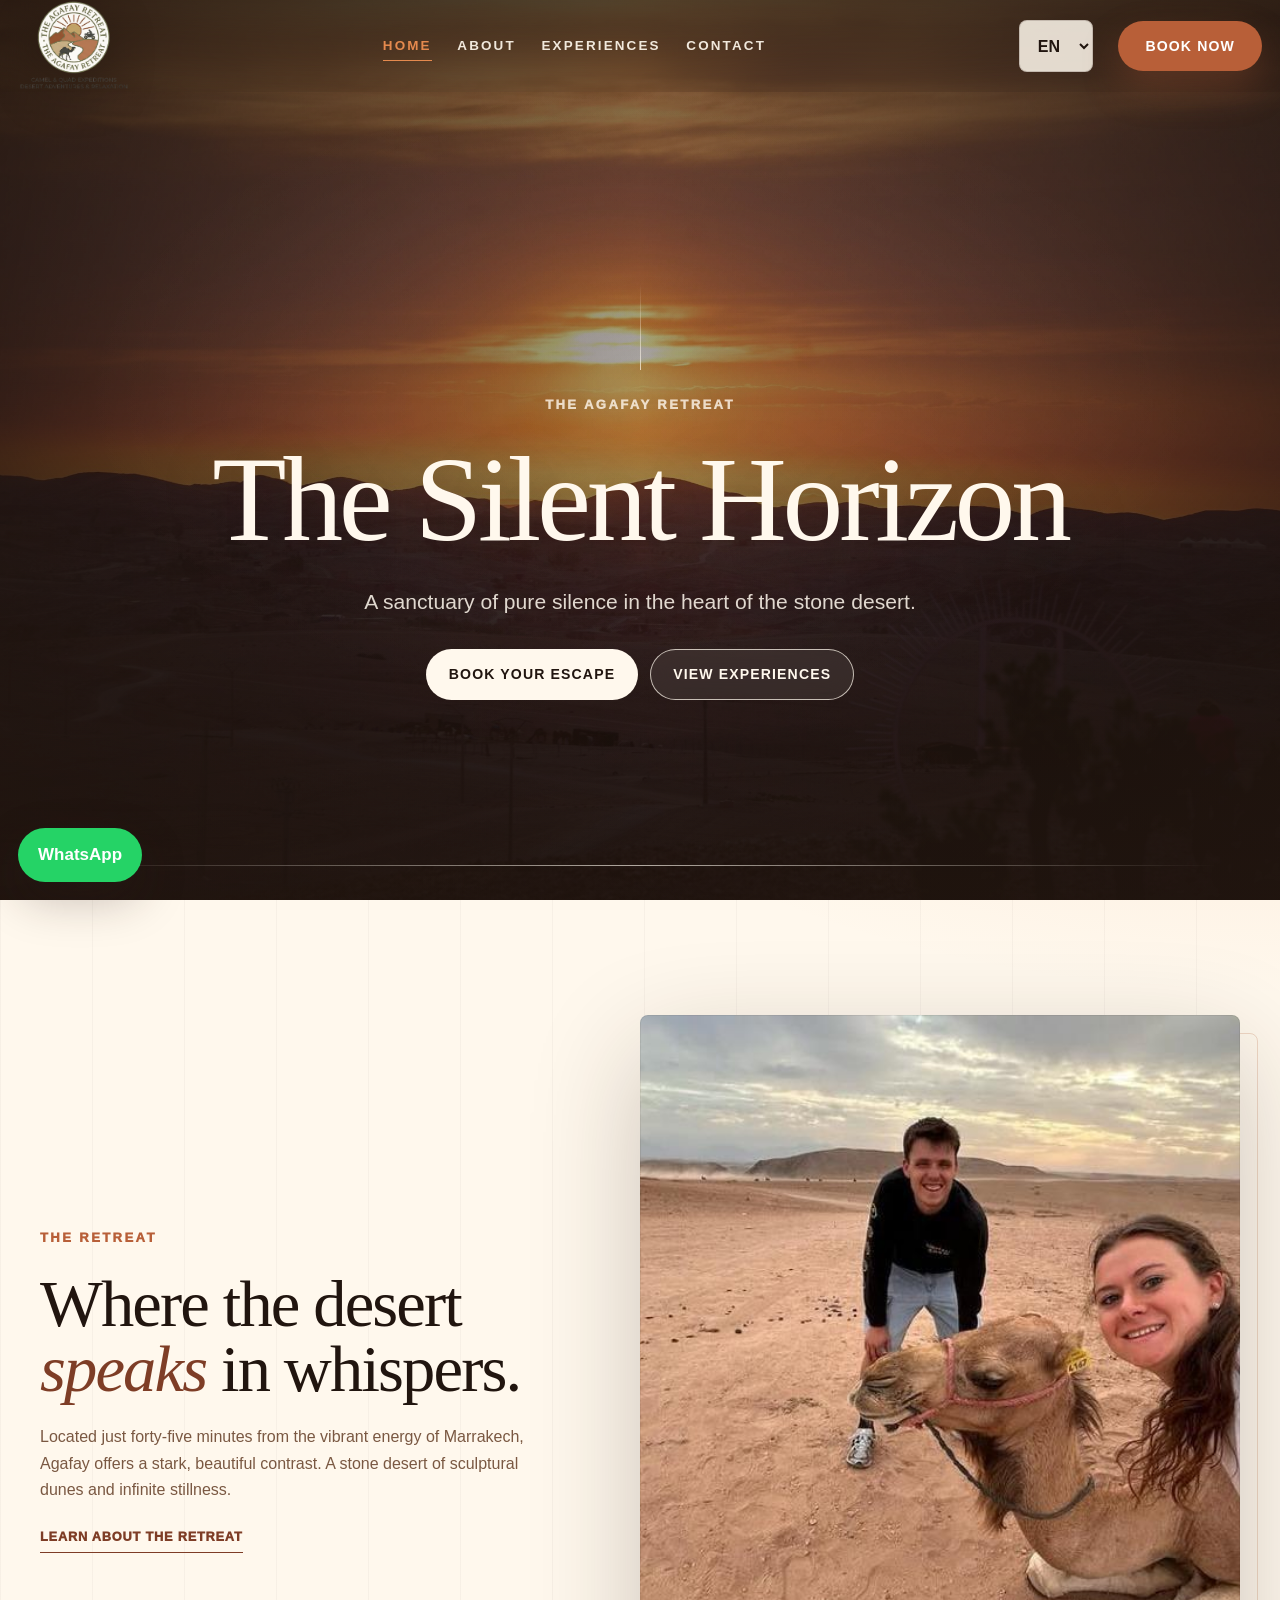
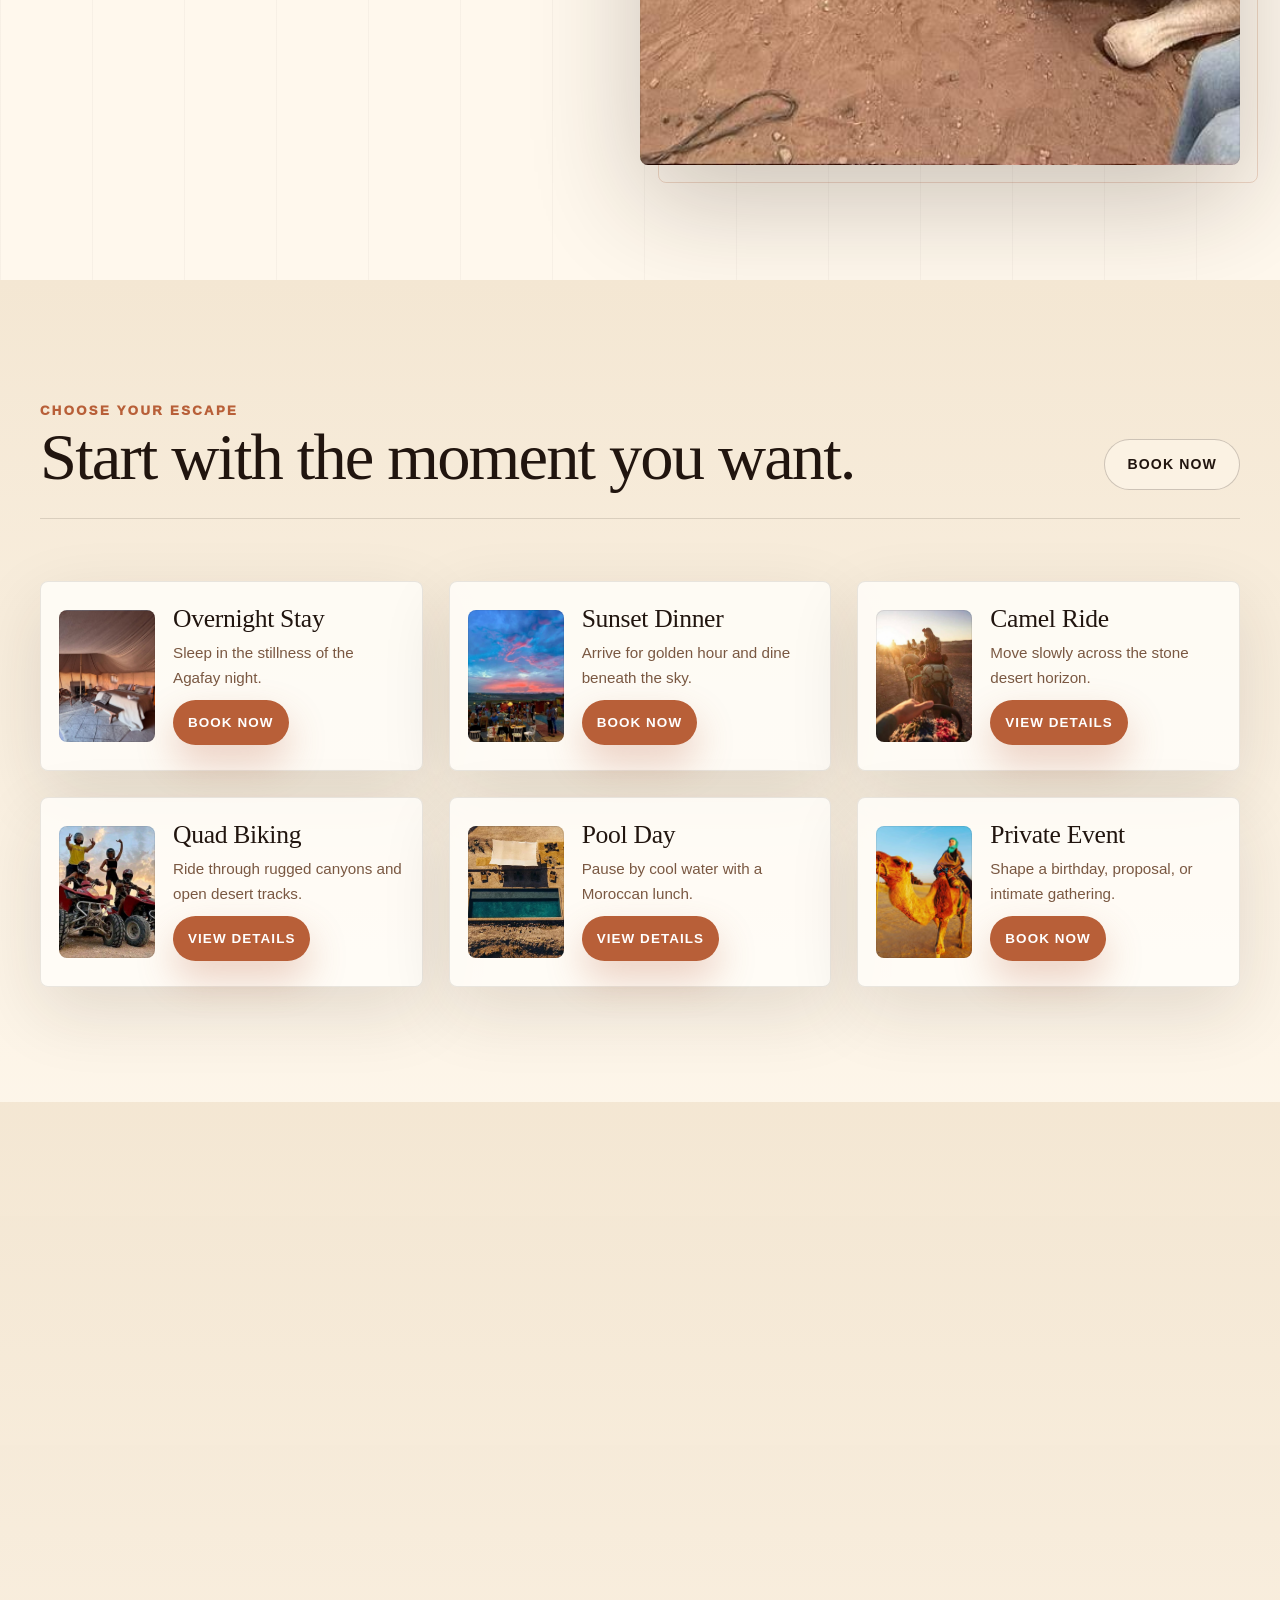
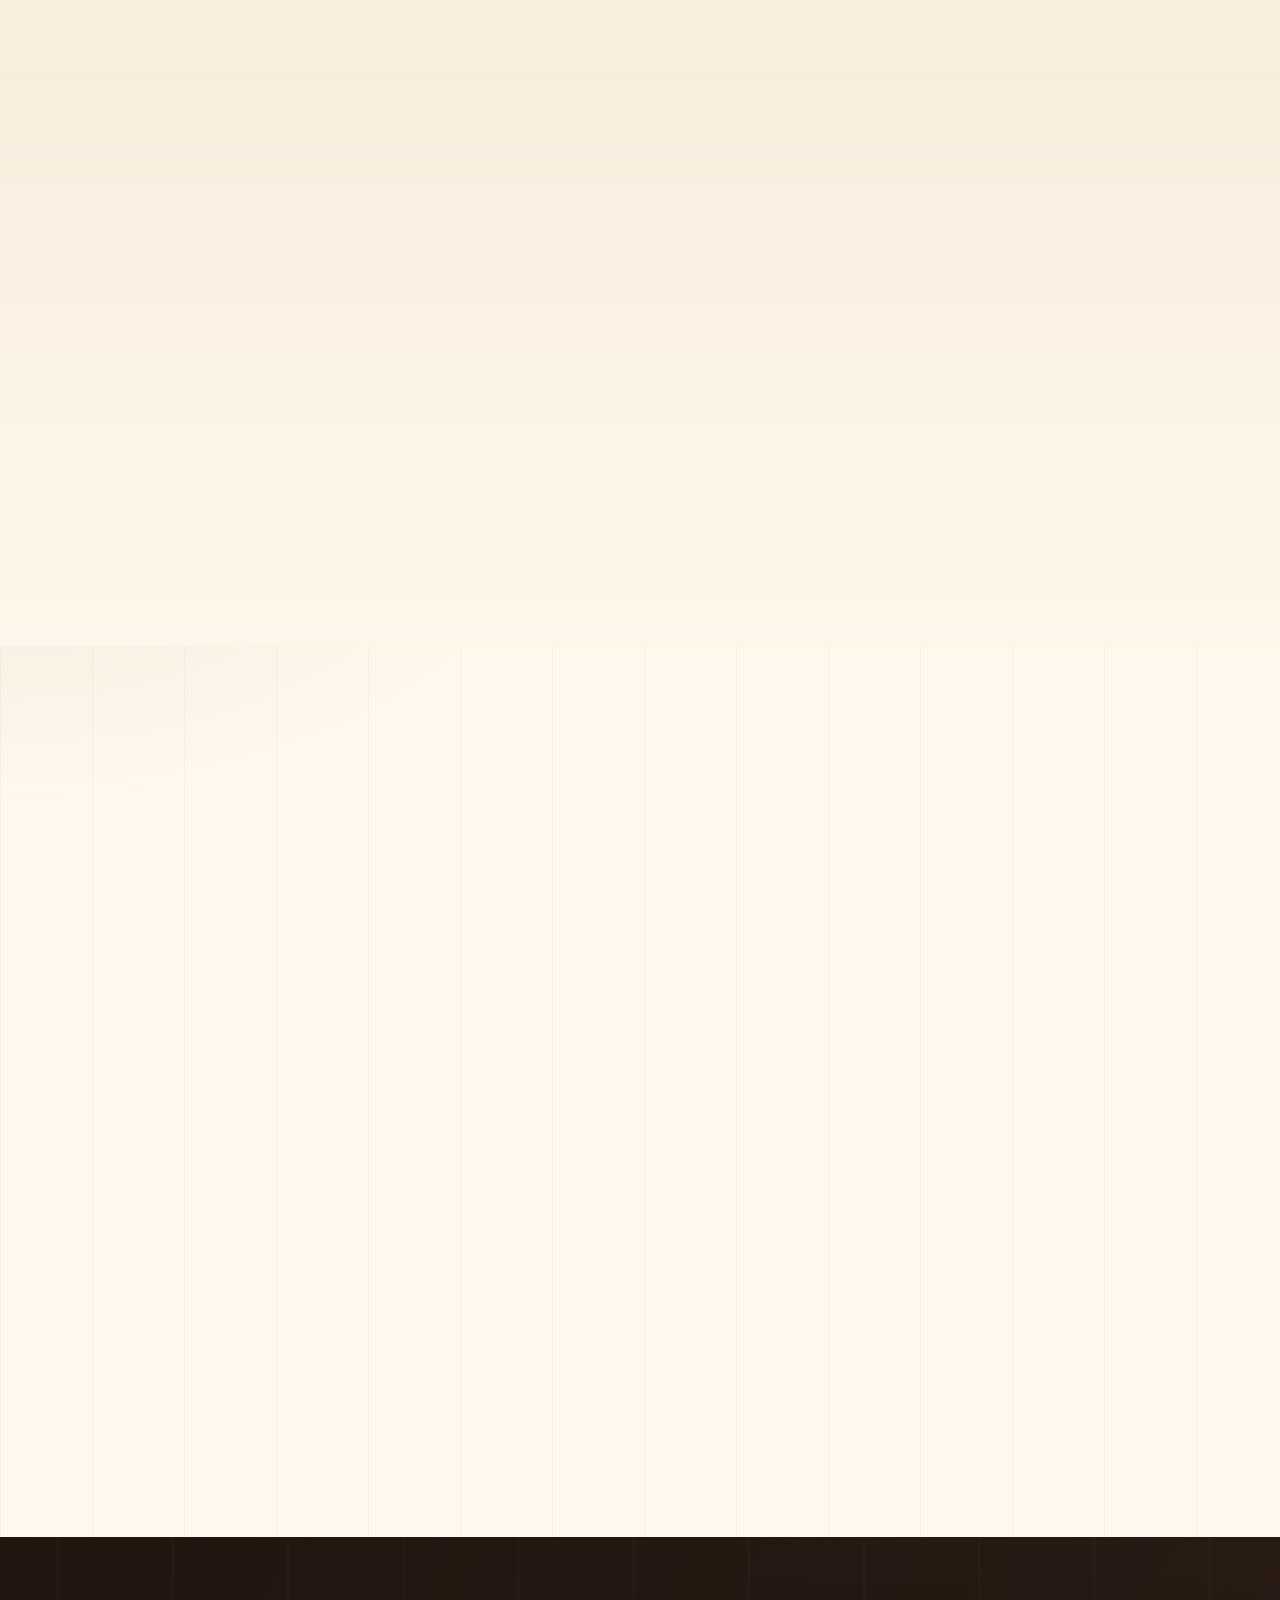
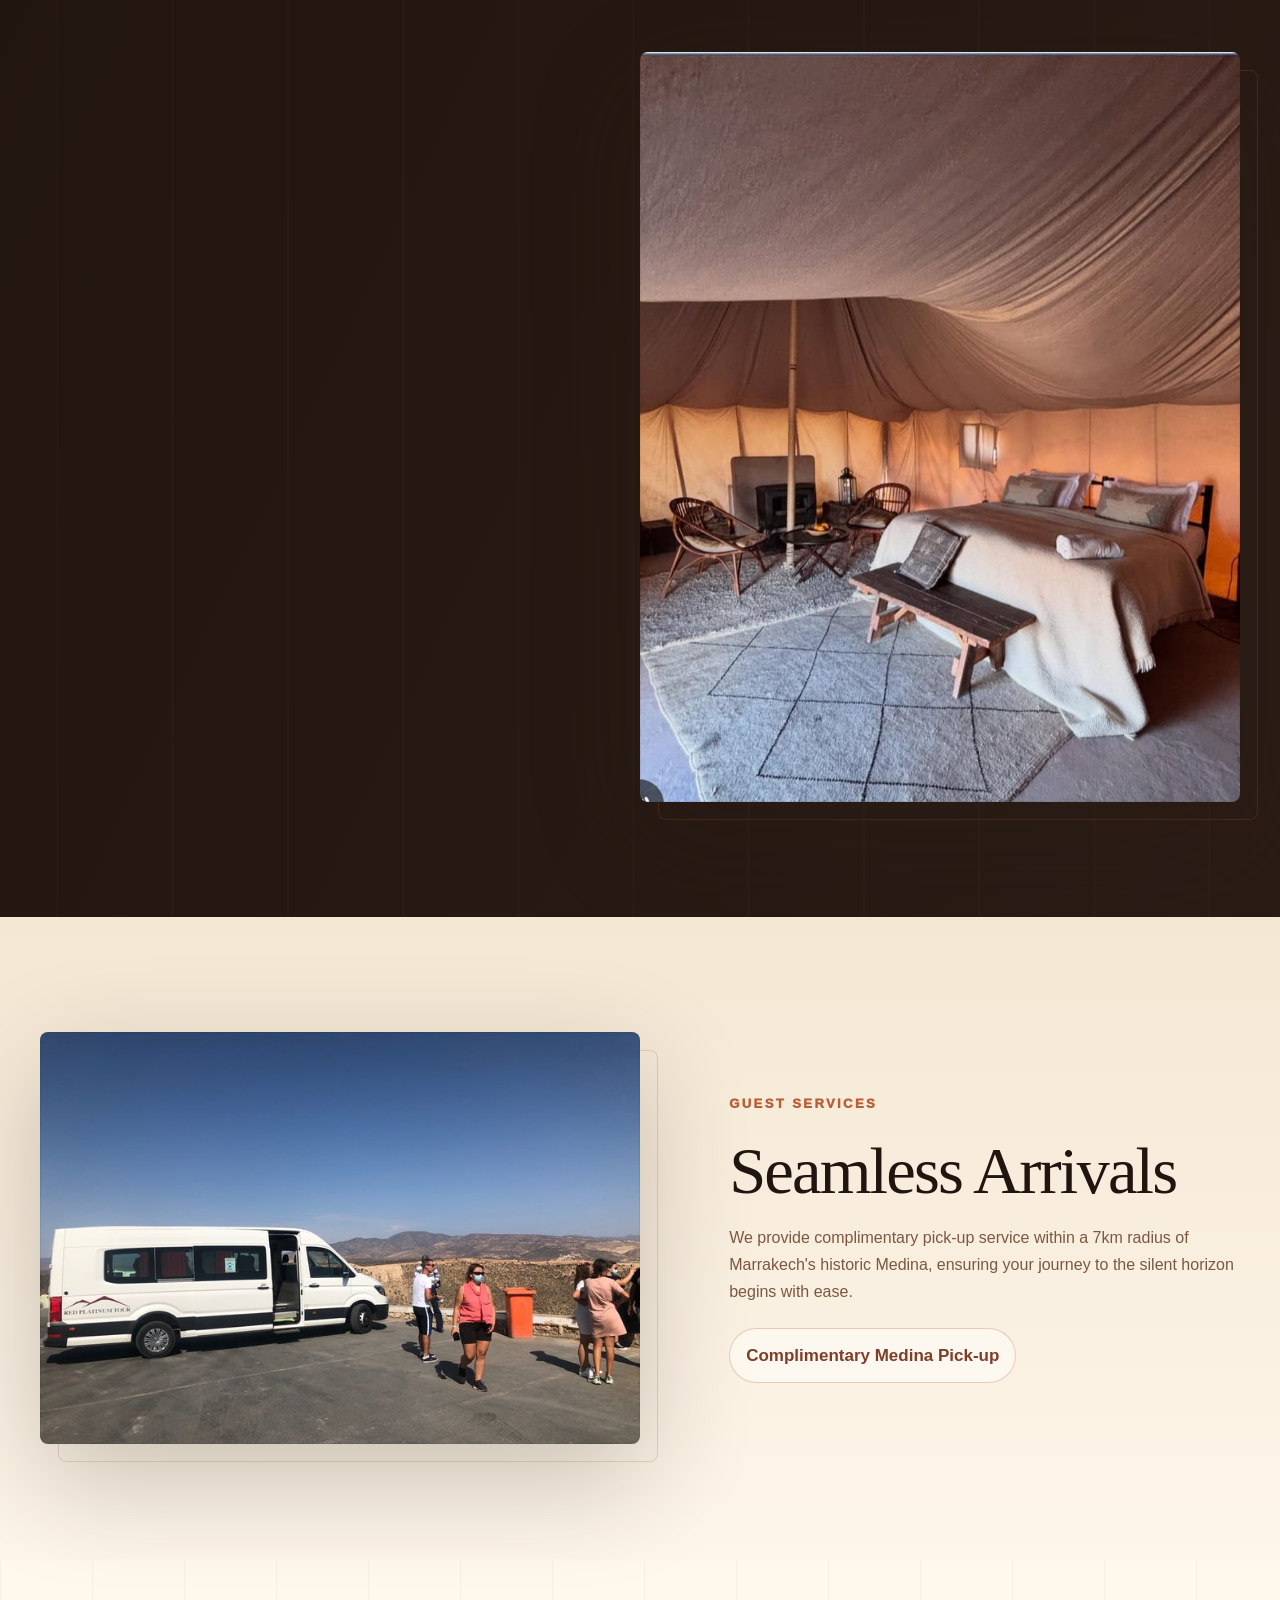
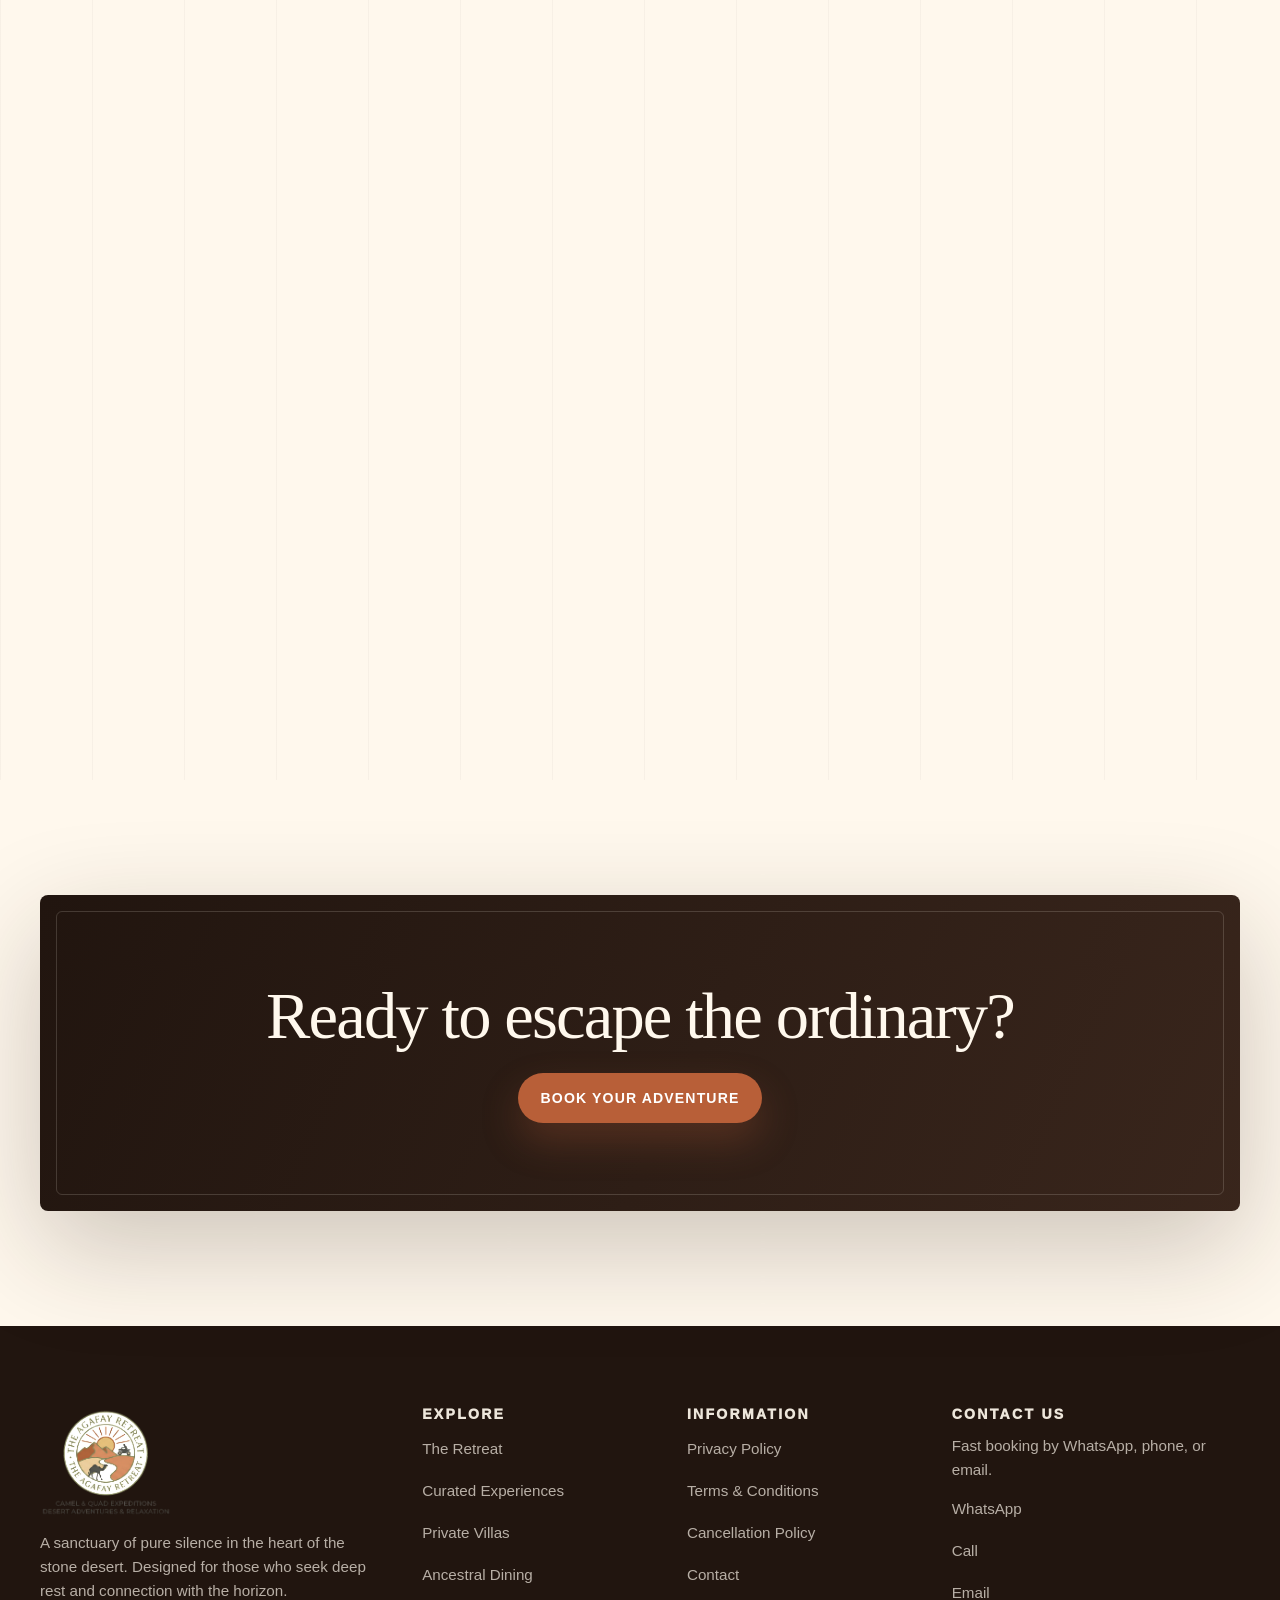
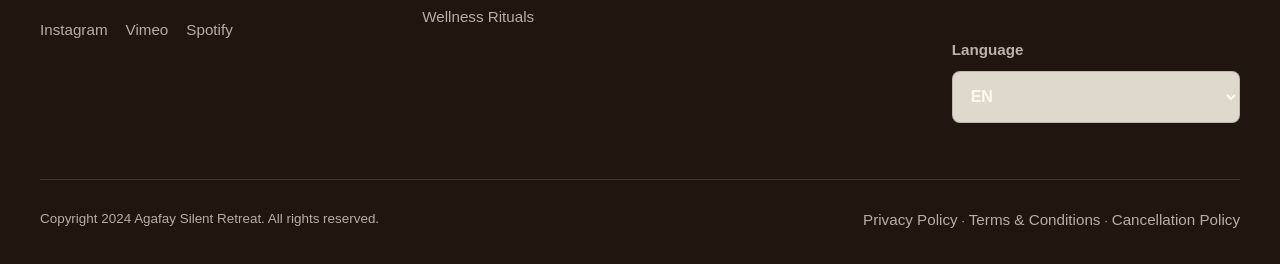
==== commit 27591d6e: "privacy content" ====
--- a/index.html
+++ b/index.html
@@ -156,10 +156,10 @@
       <div class="container footer-grid">
         <div><img class="footer-logo" src="./assets/images/logo.png" width="220" height="145" alt="Agafay Silent Logo" loading="lazy" /><p data-i18n="footer_desc">A sanctuary of pure silence in the heart of the stone desert. Designed for those who seek deep rest and connection with the horizon.</p><div class="footer-socials"><a href="#">Instagram</a><a href="#">Vimeo</a><a href="#">Spotify</a></div></div>
         <nav aria-label="Explore"><h2 data-i18n="explore">Explore</h2><a href="index.html" data-i18n="footer_retreat">The Retreat</a><a href="the-experience.html" data-i18n="footer_experiences">Curated Experiences</a><a href="contact.html" data-i18n="footer_villas">Private Villas</a><a href="the-experience.html" data-i18n="footer_dining">Ancestral Dining</a><a href="about.html" data-i18n="footer_wellness">Wellness Rituals</a></nav>
-        <nav aria-label="Information"><h2 data-i18n="information">Information</h2><a href="privacy-policy.html" data-i18n="privacy">Privacy Policy</a><a href="terms.html" data-i18n="terms">Terms &amp; Conditions</a><a href="cancellation-policy.html" data-i18n="cancellation">Cancellation Policy</a><a href="contact.html" data-i18n="contact">Contact</a></nav>
+        <nav aria-label="Information"><h3>Information</h3><a href="privacy-policy.html">Privacy Policy</a><a href="terms.html">Terms &amp; Conditions</a><a href="cancellation-policy.html">Cancellation Policy</a><a href="contact.html">Contact</a></nav>
         <div><h2 data-i18n="footer_contact">Contact Us</h2><p data-i18n="footer_contact_text">Fast booking by WhatsApp, phone, or email.</p><a href="https://api.whatsapp.com/send?phone=212633049321&text=" target="_blank" rel="noopener" data-i18n="mobile_whatsapp">WhatsApp</a><a href="tel:+212600111768" data-i18n="mobile_call">Call</a><a href="https://mail.google.com/mail/?view=cm&fs=1&to=serenity@agafayretreat.com&su=Booking%20request%20-%20The%20Agafay%20Retreat" target="_blank" rel="noopener" data-i18n="email">Email</a><label class="footer-language"><span data-i18n="language_label">Language</span><select data-footer-language aria-label="Language"><option value="en">EN</option><option value="fr">FR</option><option value="ar">AR</option><option value="de">DE</option><option value="it">IT</option><option value="pt">PT</option></select></label></div>
       </div>
-      <div class="container footer-bottom"><span data-i18n="copyright">&copy; 2024 Agafay Silent Retreat. All rights reserved.</span><span><a href="privacy-policy.html" data-i18n="privacy">Privacy Policy</a> &middot; <a href="terms.html" data-i18n="terms">Terms &amp; Conditions</a> &middot; <a href="cancellation-policy.html" data-i18n="cancellation">Cancellation Policy</a></span></div>
+      <div class="container footer-bottom"><span data-i18n="copyright">&copy; 2024 Agafay Silent Retreat. All rights reserved.</span><span><a href="privacy-policy.html">Privacy Policy</a> &middot; <a href="terms.html">Terms &amp; Conditions</a> &middot; <a href="cancellation-policy.html">Cancellation Policy</a></span></div>
     </footer>
 
     <div class="mobile-cta-bar"><a href="https://api.whatsapp.com/send?phone=212633049321&text=" target="_blank" rel="noopener" data-i18n="mobile_whatsapp">WhatsApp</a><a href="contact.html" data-i18n="mobile_book">Book Now</a><a href="tel:+212600111768" data-i18n="mobile_call">Call</a></div>
--- a/css/style.css
+++ b/css/style.css
@@ -948,10 +948,17 @@
 .legal-section {
   background: linear-gradient(180deg, var(--cream), var(--sand));
 }
+.legal-page .legal-hero {
+  min-height: 58svh;
+}
 .legal-wrap {
-  max-width: 940px;
-  display: grid;
-  gap: 18px;
+  max-width: 900px;
+  display: grid;
+  gap: clamp(18px, 3vw, 28px);
+}
+.legal-content {
+  font-size: 1rem;
+  line-height: 1.7;
 }
 .legal-notice,
 .legal-card {
@@ -976,13 +983,25 @@
 .legal-card p {
   margin: 0;
   color: var(--brown);
+  font-size: 1rem;
+  line-height: 1.7;
+}
+.legal-card p + p {
+  margin-top: 1em;
 }
 .legal-list {
   margin: 10px 0 0;
   padding-inline-start: 22px;
   color: var(--brown);
+  line-height: 1.7;
 }
 .legal-list li + li { margin-top: 6px; }
+.legal-updated p {
+  font-weight: 800;
+}
+.legal-cta {
+  margin-top: 0;
+}
 
 .site-footer {
   background: var(--espresso);
@@ -1005,7 +1024,8 @@
   width: 132px;
   filter: brightness(1.18);
 }
-.footer-grid h2 {
+.footer-grid h2,
+.footer-grid h3 {
   font-family: var(--font-sans);
   font-size: 0.88rem;
   font-weight: 950;
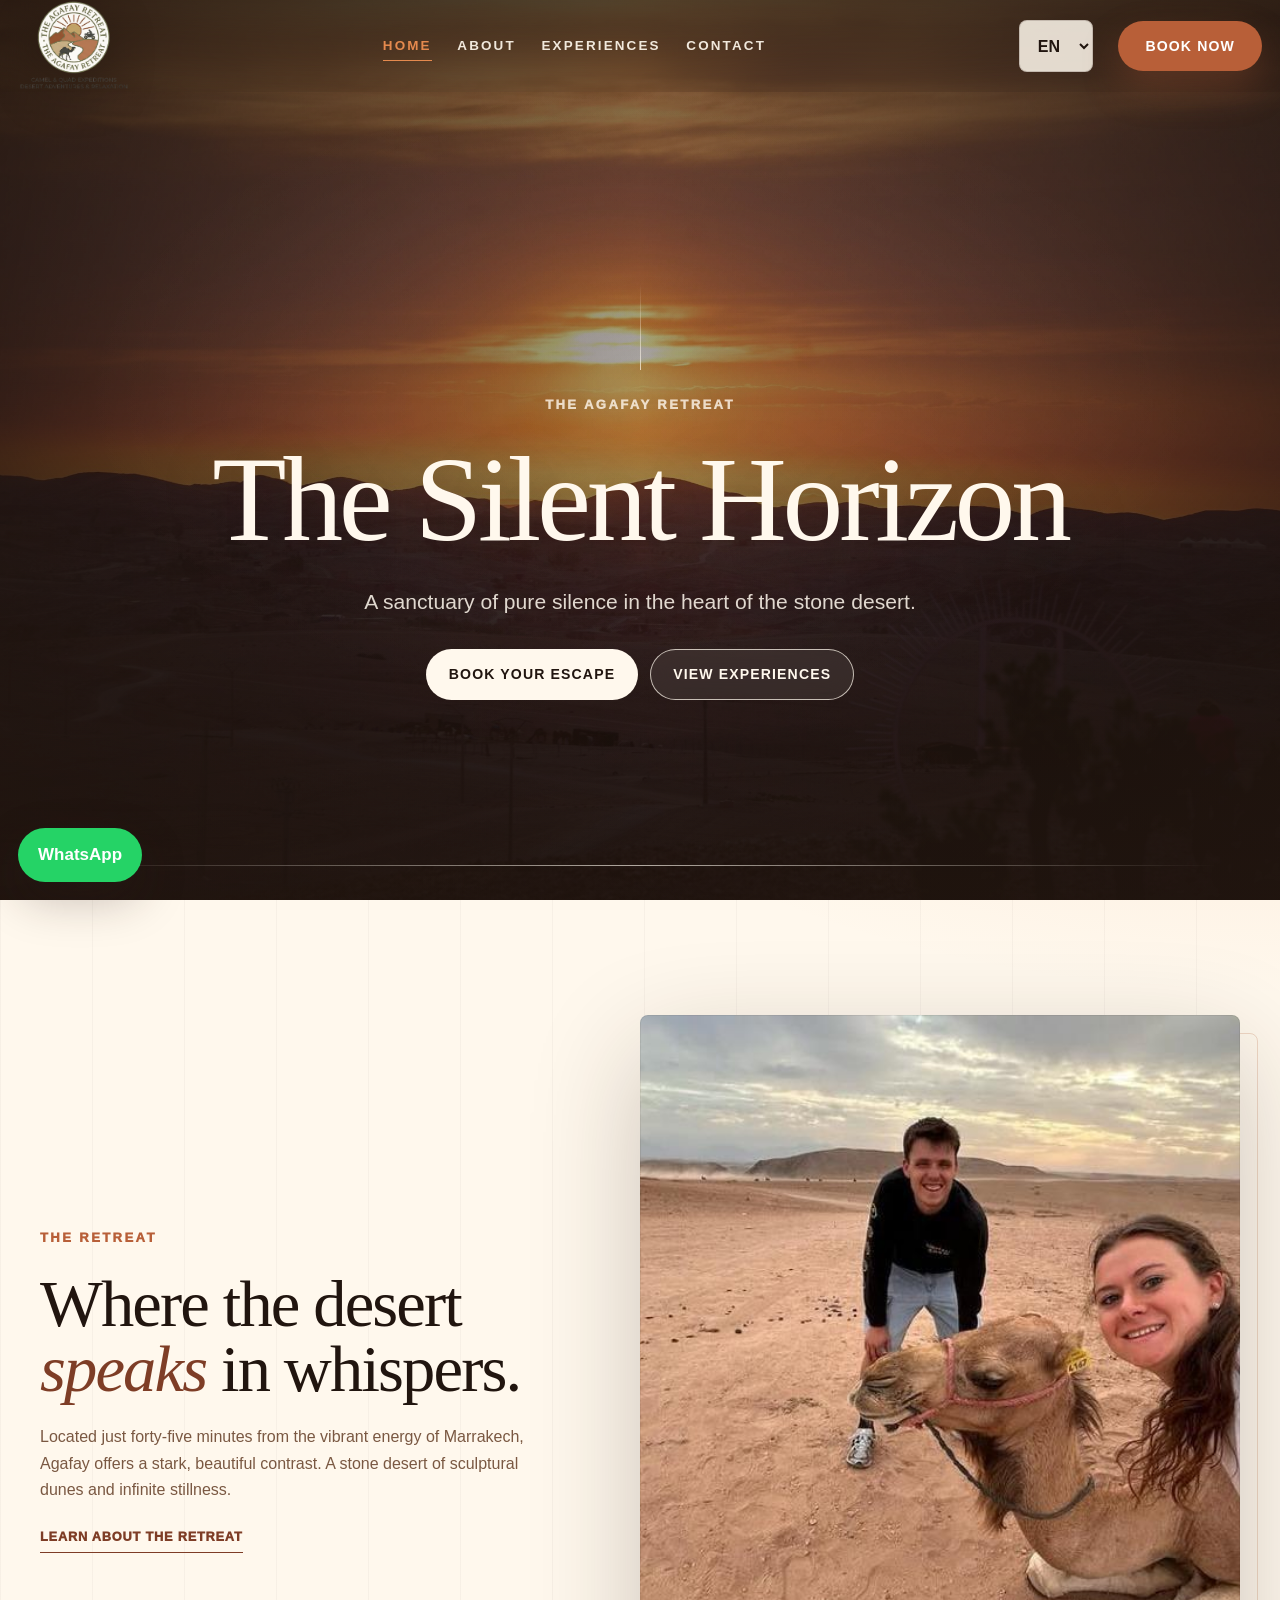
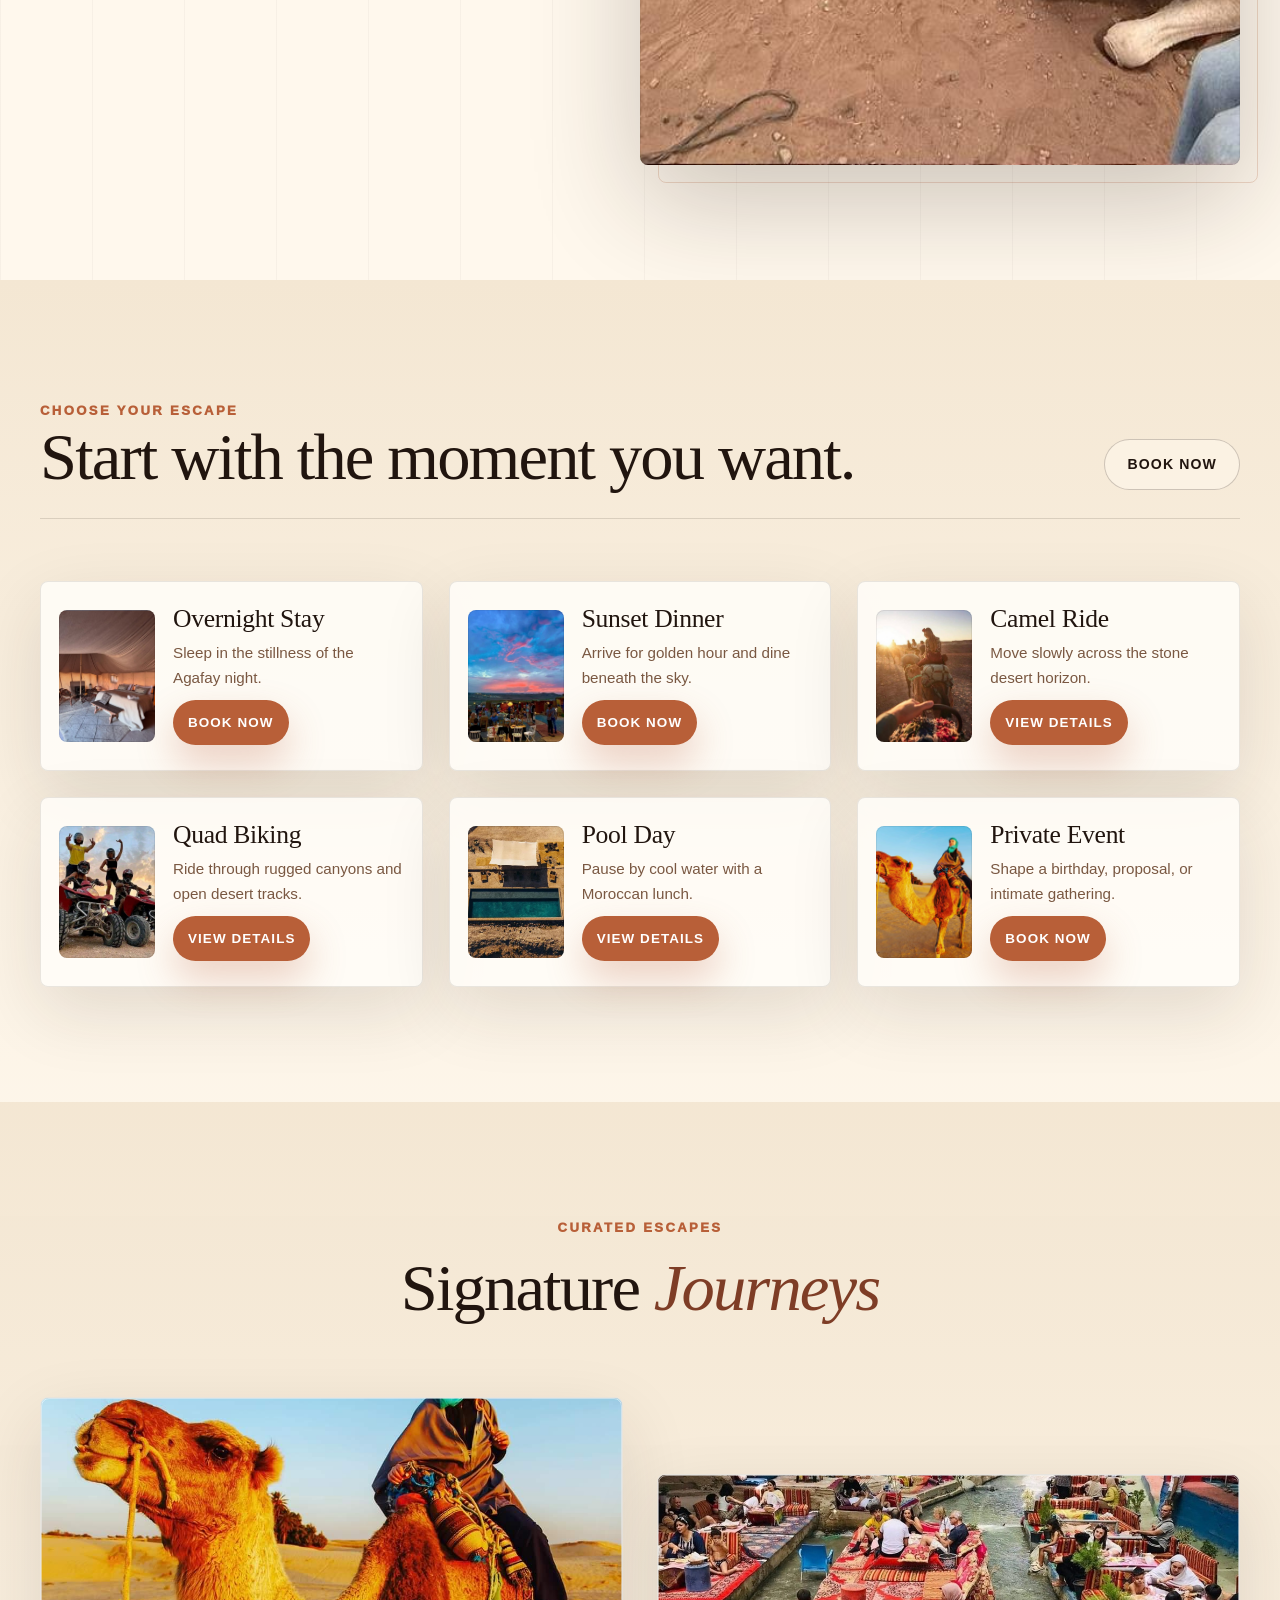
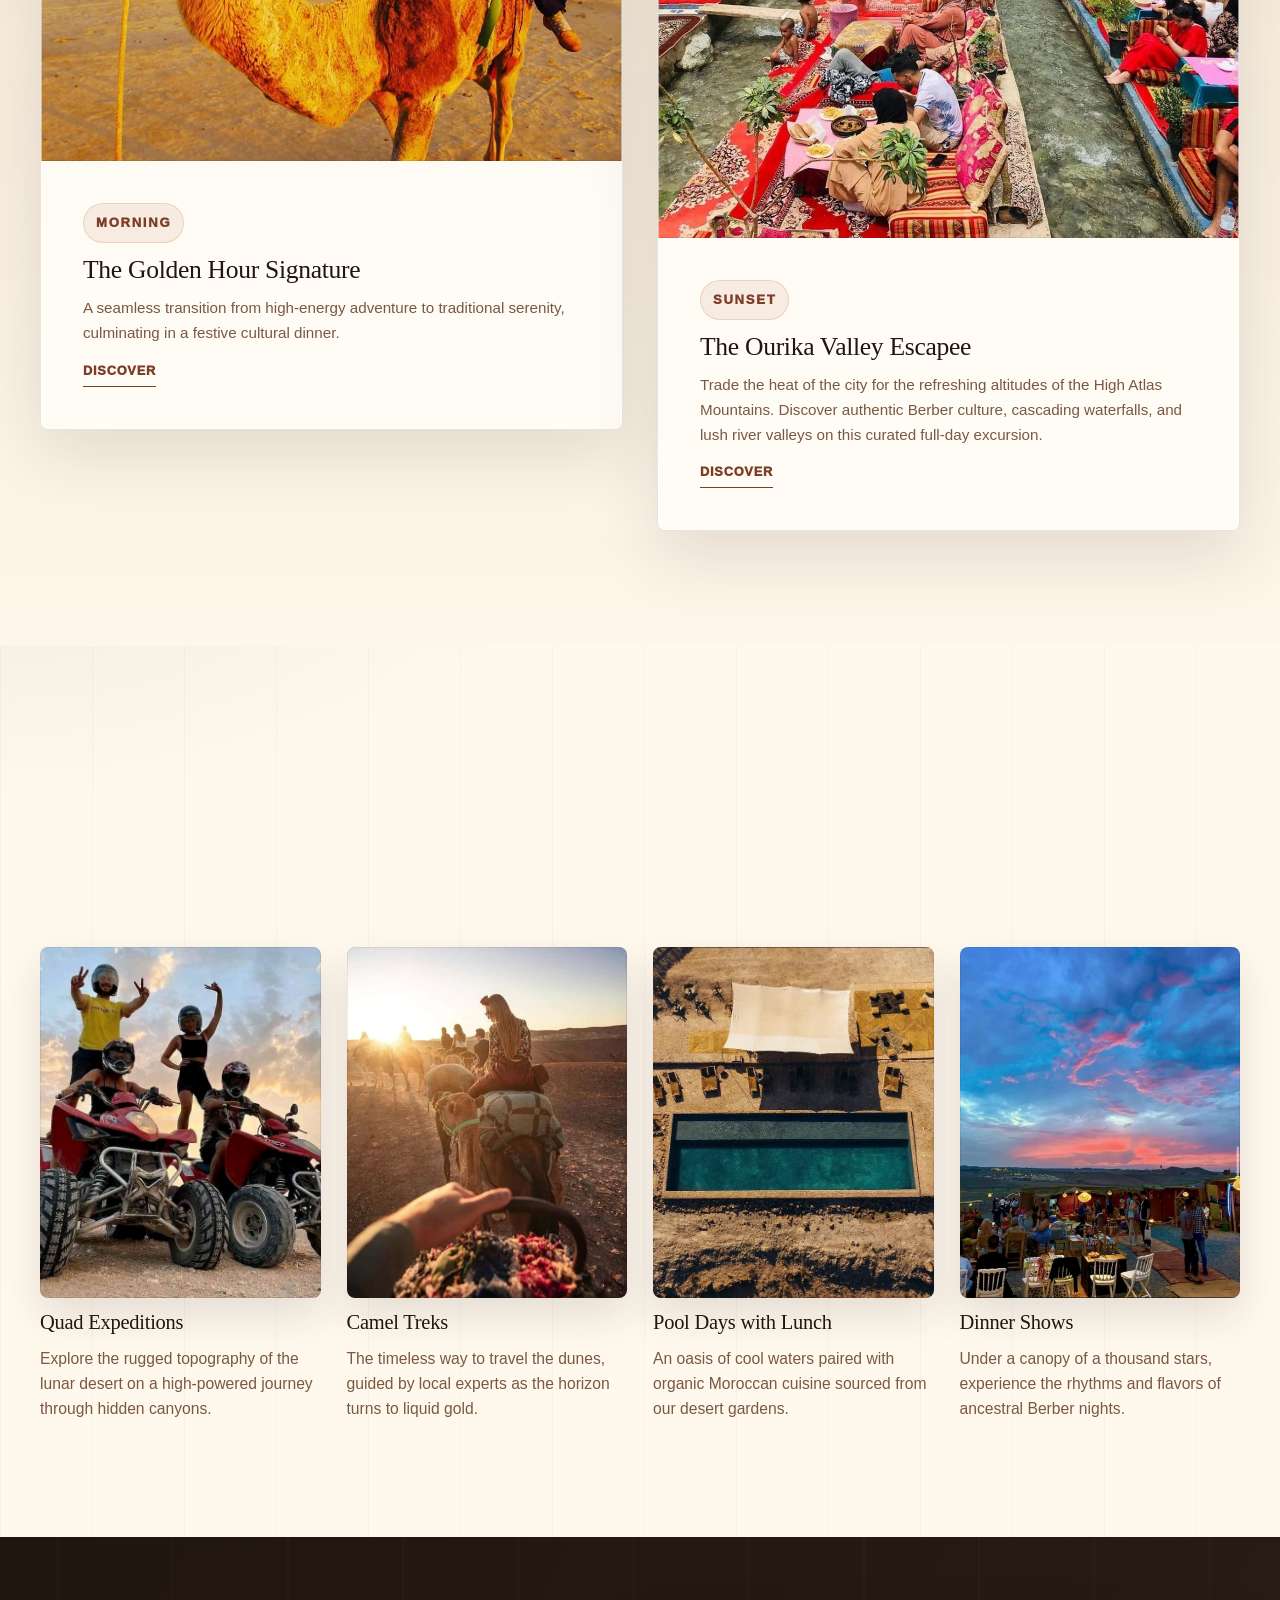
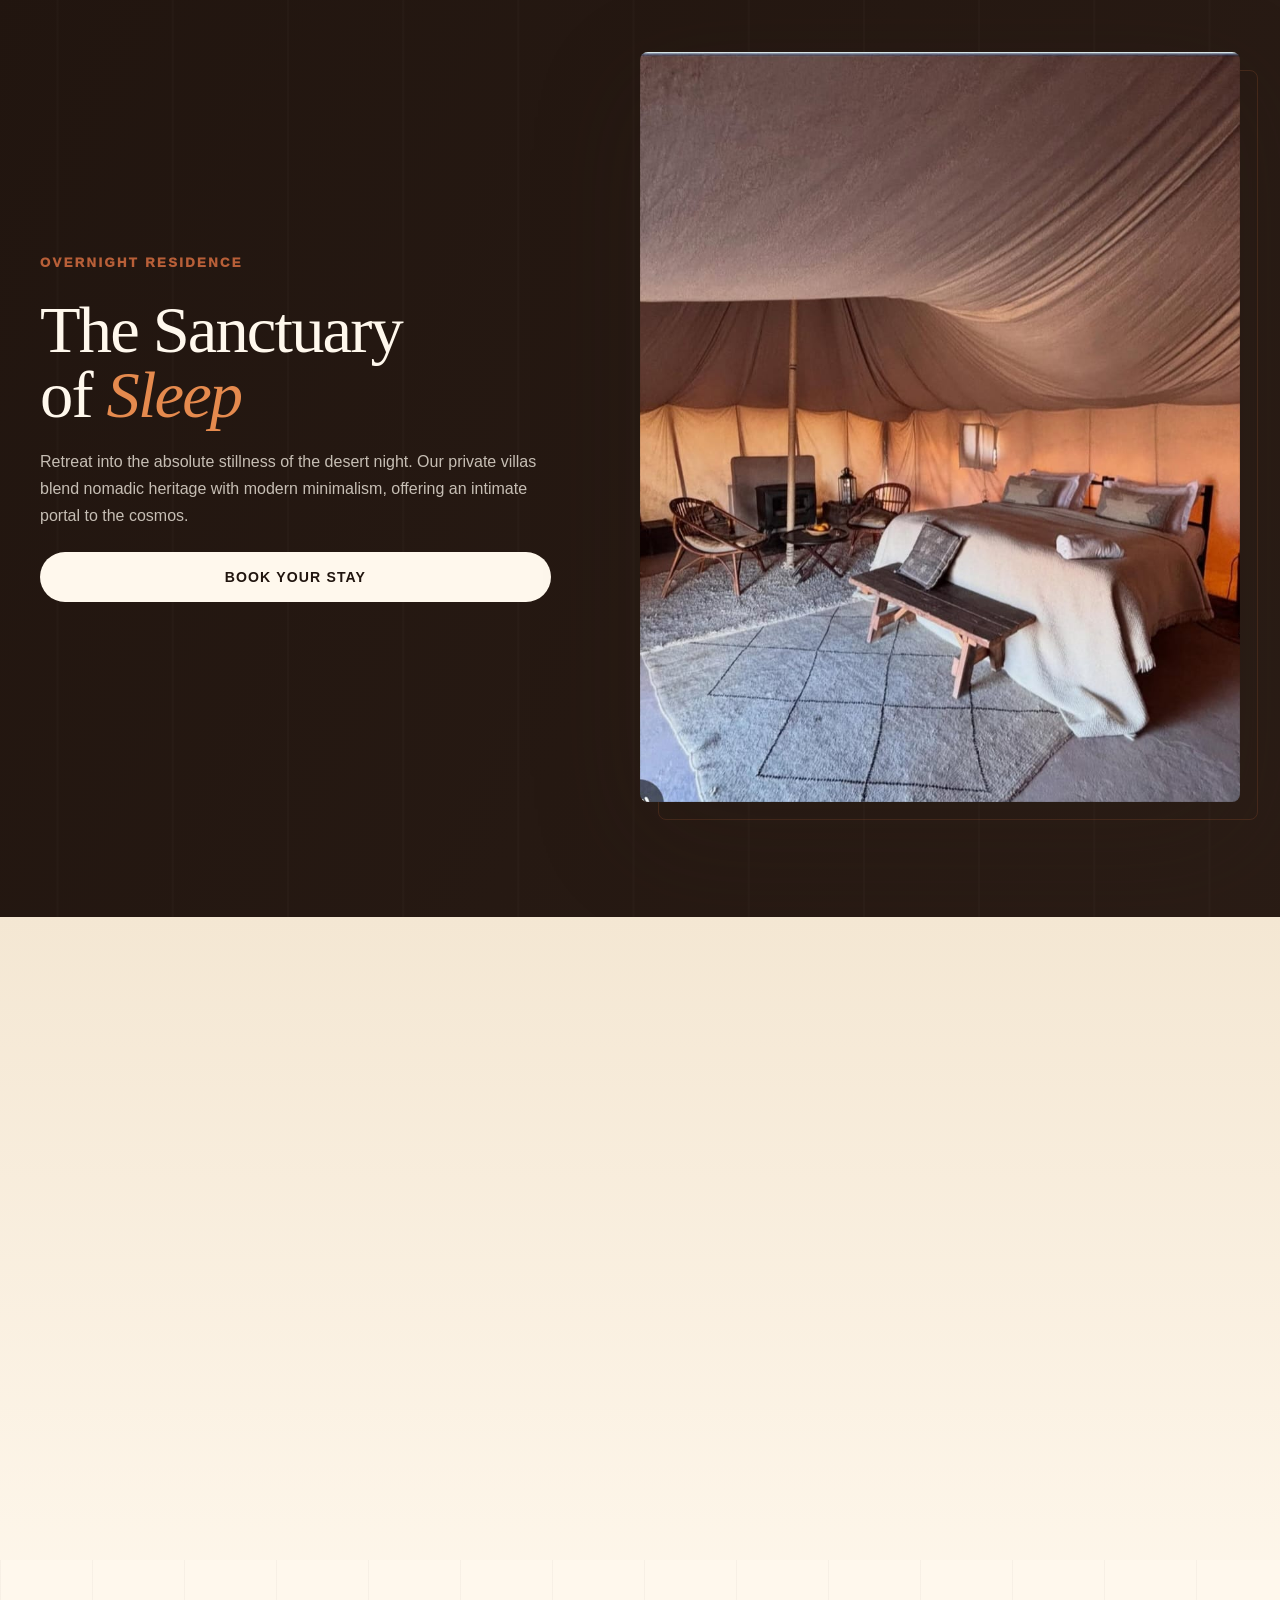
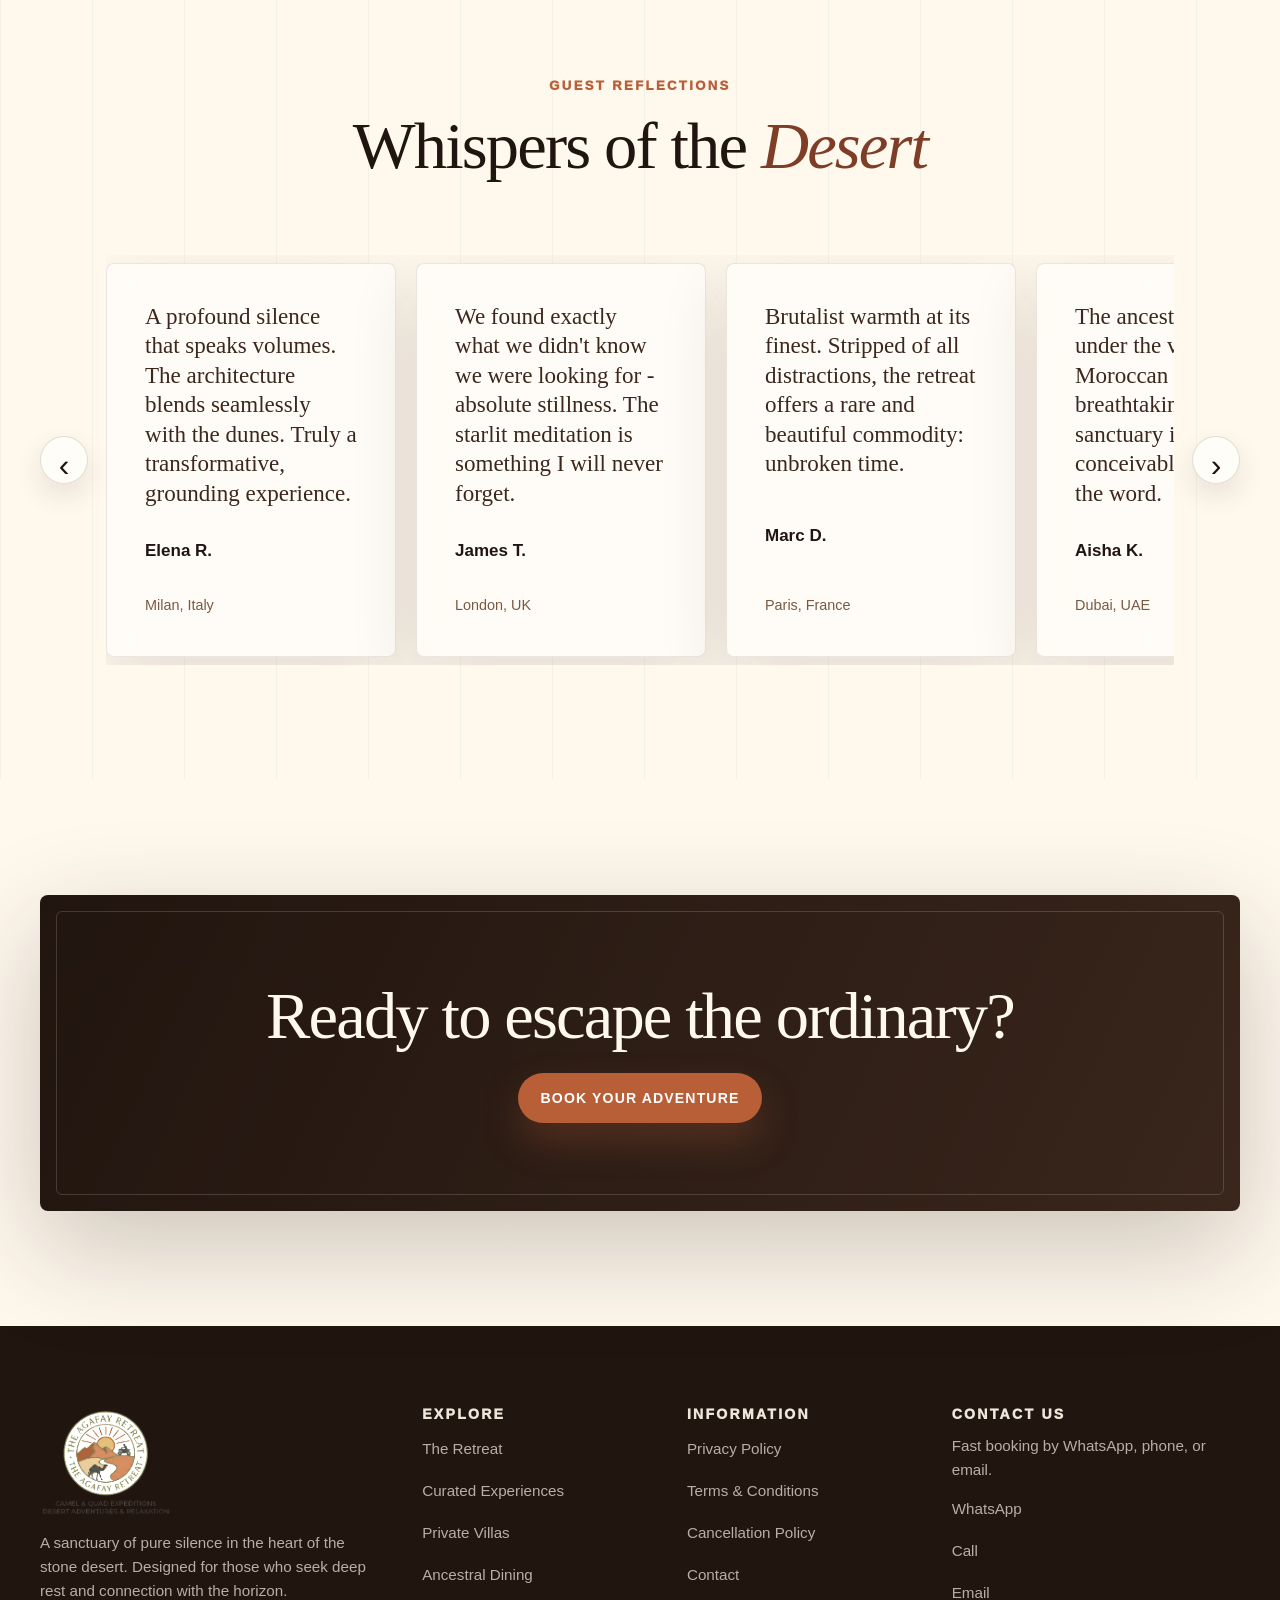
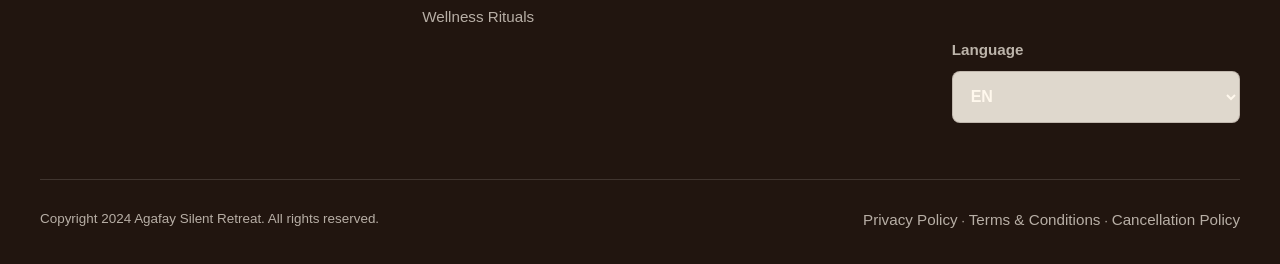
==== commit 55b41d64: "changesAGAIN" ====
--- a/index.html
+++ b/index.html
@@ -1,170 +1,339 @@
 <!DOCTYPE html>
 <html lang="en" dir="ltr">
-  <head>
-    <meta charset="UTF-8" />
-    <meta name="viewport" content="width=device-width, initial-scale=1.0" />
-    <title>The Agafay Retreat</title>
-    <meta name="description" content="The Silent Horizon. A cinematic desert retreat in Agafay, forty-five minutes from Marrakech." />
-    <meta property="og:title" content="The Agafay Retreat" />
-    <meta property="og:description" content="A sanctuary of pure silence in the heart of the stone desert." />
-    <meta property="og:image" content="./assets/images/hero-desert.jpg" />
-    <link rel="stylesheet" href="./css/style.css" />
-  </head>
-  <body data-page="home">
-    <a class="skip-link" href="#main" data-i18n="skip_to_content">Skip to content</a>
-    <header class="site-header" data-header>
-      <div class="header-inner">
-        <a class="logo" href="index.html" aria-label="The Agafay Retreat home">
-          <img src="./assets/images/logo.png" width="220" height="145" alt="Agafay Silent Logo" />
-        </a>
-        <nav class="desktop-nav" aria-label="Main navigation">
-          <a href="index.html" data-i18n="nav_home" aria-current="page">Home</a>
-          <a href="about.html" data-i18n="nav_about">About</a>
-          <a href="the-experience.html" data-i18n="nav_experiences">Experiences</a>
-          <a href="contact.html" data-i18n="nav_contact">Contact</a>
-        </nav>
-        <div class="header-actions">
-          <label class="language-wrap"><span class="sr-only" data-i18n="language_label">Language</span><select data-language-select aria-label="Language"><option value="en">EN</option><option value="fr">FR</option><option value="ar">AR</option><option value="de">DE</option><option value="it">IT</option><option value="pt">PT</option></select></label>
-          <a class="button button-primary header-button" href="contact.html" data-i18n="book_now">Book Now</a>
-          <button class="menu-toggle" type="button" aria-expanded="false" aria-controls="mobile-menu" data-menu-toggle><span class="sr-only" data-i18n="menu_toggle">Open menu</span><span></span><span></span><span></span></button>
-        </div>
-      </div>
-      <div class="mobile-menu" id="mobile-menu" data-mobile-menu>
-        <nav aria-label="Mobile navigation">
-          <a href="index.html" data-i18n="nav_home" aria-current="page">Home</a>
-          <a href="about.html" data-i18n="nav_about">About</a>
-          <a href="the-experience.html" data-i18n="nav_experiences">Experiences</a>
-          <a href="contact.html" data-i18n="nav_contact">Contact</a>
-        </nav>
-        <a class="button button-primary" href="contact.html" data-i18n="book_now">Book Now</a>
-      </div>
-    </header>
-
-    <main id="main">
-      <section class="hero hero-home" id="home">
-        <img class="hero-image" src="./assets/images/hero-desert.jpg" width="1800" height="1200" alt="" fetchpriority="high" />
-        <div class="hero-shade" aria-hidden="true"></div>
-        <div class="hero-content reveal">
-          <p class="kicker">The Agafay Retreat</p>
-          <h1 data-i18n="home_hero_title">The Silent Horizon</h1>
-          <p data-i18n="home_hero_text">A sanctuary of pure silence in the heart of the stone desert.</p>
-          <div class="hero-actions">
-            <a class="button button-light" href="contact.html" data-i18n="book_escape">Book Your Escape</a>
-            <a class="button button-outline-light" href="the-experience.html" data-i18n="view_experiences">View Experiences</a>
+
+<head>
+  <meta charset="UTF-8" />
+  <meta name="viewport" content="width=device-width, initial-scale=1.0" />
+  <title>The Agafay Retreat</title>
+  <meta name="description"
+    content="The Silent Horizon. A cinematic desert retreat in Agafay, forty-five minutes from Marrakech." />
+  <meta property="og:title" content="The Agafay Retreat" />
+  <meta property="og:description" content="A sanctuary of pure silence in the heart of the stone desert." />
+  <meta property="og:image" content="./assets/images/hero-desert.jpg" />
+  <link rel="stylesheet" href="./css/style.css" />
+</head>
+
+<body data-page="home">
+  <a class="skip-link" href="#main" data-i18n="skip_to_content">Skip to content</a>
+  <header class="site-header" data-header>
+    <div class="header-inner">
+      <a class="logo" href="index.html" aria-label="The Agafay Retreat home">
+        <img src="./assets/images/logo.png" width="220" height="145" alt="Agafay Silent Logo" />
+      </a>
+      <nav class="desktop-nav" aria-label="Main navigation">
+        <a href="index.html" data-i18n="nav_home" aria-current="page">Home</a>
+        <a href="about.html" data-i18n="nav_about">About</a>
+        <a href="the-experience.html" data-i18n="nav_experiences">Experiences</a>
+        <a href="contact.html" data-i18n="nav_contact">Contact</a>
+      </nav>
+      <div class="header-actions">
+        <label class="language-wrap"><span class="sr-only" data-i18n="language_label">Language</span><select
+            data-language-select aria-label="Language">
+            <option value="en">EN</option>
+            <option value="fr">FR</option>
+            <option value="ar">AR</option>
+            <option value="de">DE</option>
+            <option value="it">IT</option>
+            <option value="pt">PT</option>
+          </select></label>
+        <a class="button button-primary header-button" href="contact.html" data-i18n="book_now">Book Now</a>
+        <button class="menu-toggle" type="button" aria-expanded="false" aria-controls="mobile-menu"
+          data-menu-toggle><span class="sr-only" data-i18n="menu_toggle">Open
+            menu</span><span></span><span></span><span></span></button>
+      </div>
+    </div>
+    <div class="mobile-menu" id="mobile-menu" data-mobile-menu>
+      <nav aria-label="Mobile navigation">
+        <a href="index.html" data-i18n="nav_home" aria-current="page">Home</a>
+        <a href="about.html" data-i18n="nav_about">About</a>
+        <a href="the-experience.html" data-i18n="nav_experiences">Experiences</a>
+        <a href="contact.html" data-i18n="nav_contact">Contact</a>
+      </nav>
+      <a class="button button-primary" href="contact.html" data-i18n="book_now">Book Now</a>
+    </div>
+  </header>
+
+  <main id="main">
+    <section class="hero hero-home" id="home">
+      <img class="hero-image" src="./assets/images/hero-desert.jpg" width="1800" height="1200" alt=""
+        fetchpriority="high" />
+      <div class="hero-shade" aria-hidden="true"></div>
+      <div class="hero-content reveal">
+        <p class="kicker">The Agafay Retreat</p>
+        <h1 data-i18n="home_hero_title">The Silent Horizon</h1>
+        <p data-i18n="home_hero_text">A sanctuary of pure silence in the heart of the stone desert.</p>
+        <div class="hero-actions">
+          <a class="button button-light" href="contact.html" data-i18n="book_escape">Book Your Escape</a>
+          <a class="button button-outline-light" href="the-experience.html" data-i18n="view_experiences">View
+            Experiences</a>
+        </div>
+      </div>
+    </section>
+
+    <section class="section intro-section" id="intro">
+      <div class="container two-col">
+        <div class="section-copy reveal">
+          <span data-i18n="intro_kicker">The Retreat</span>
+          <h2 data-i18n-html="intro_title">Where the desert <br><i>speaks</i> in whispers.</h2>
+          <p data-i18n="intro_text">Located just forty-five minutes from the vibrant energy of Marrakech, Agafay offers
+            a stark, beautiful contrast. A stone desert of sculptural dunes and infinite stillness.</p>
+          <a class="text-link" href="about.html" data-i18n="learn_about">Learn about the retreat</a>
+        </div>
+        <figure class="image-frame reveal"><img src="./assets/images/architecture.jpeg" width="900" height="1200"
+            alt="Minimalist Architecture" loading="lazy" /></figure>
+      </div>
+    </section>
+
+    <section class="section quick-escape-section band" id="choose">
+      <div class="container">
+        <div class="split-heading reveal">
+          <div><span data-i18n="choose_kicker">Choose your escape</span>
+            <h2 data-i18n="choose_title">Start with the moment you want.</h2>
           </div>
-        </div>
-      </section>
-
-      <section class="section intro-section" id="intro">
-        <div class="container two-col">
-          <div class="section-copy reveal">
-            <span data-i18n="intro_kicker">The Retreat</span>
-            <h2 data-i18n-html="intro_title">Where the desert <br><i>speaks</i> in whispers.</h2>
-            <p data-i18n="intro_text">Located just forty-five minutes from the vibrant energy of Marrakech, Agafay offers a stark, beautiful contrast. A stone desert of sculptural dunes and infinite stillness.</p>
-            <a class="text-link" href="about.html" data-i18n="learn_about">Learn about the retreat</a>
+          <a class="button button-secondary" href="contact.html" data-i18n="book_now">Book Now</a>
+        </div>
+        <div class="escape-grid">
+          <article class="escape-card reveal"><img src="./assets/images/villa.jpeg" width="420" height="420"
+              alt="Luxury Desert Villa" loading="lazy" />
+            <div>
+              <h3 data-i18n="escape_stay_title">Overnight Stay</h3>
+              <p data-i18n="escape_stay_text">Sleep in the stillness of the Agafay night.</p><a
+                class="button button-primary" href="contact.html" data-i18n="book_now">Book Now</a>
+            </div>
+          </article>
+          <article class="escape-card reveal"><img src="./assets/images/dinner.jpeg" width="420" height="420"
+              alt="Dinner Shows" loading="lazy" />
+            <div>
+              <h3 data-i18n="escape_dinner_title">Sunset Dinner</h3>
+              <p data-i18n="escape_dinner_text">Arrive for golden hour and dine beneath the sky.</p><a
+                class="button button-primary" href="contact.html" data-i18n="book_now">Book Now</a>
+            </div>
+          </article>
+          <article class="escape-card reveal"><img src="./assets/images/camel.jpeg" width="420" height="420"
+              alt="Camel Treks" loading="lazy" />
+            <div>
+              <h3 data-i18n="escape_camel_title">Camel Ride</h3>
+              <p data-i18n="escape_camel_text">Move slowly across the stone desert horizon.</p><a
+                class="button button-primary" href="the-experience.html#camel" data-i18n="view_details">View Details</a>
+            </div>
+          </article>
+          <article class="escape-card reveal"><img src="./assets/images/quad.jpeg" width="420" height="420"
+              alt="Quad Expedition" loading="lazy" />
+            <div>
+              <h3 data-i18n="escape_quad_title">Quad Biking</h3>
+              <p data-i18n="escape_quad_text">Ride through rugged canyons and open desert tracks.</p><a
+                class="button button-primary" href="the-experience.html#quad" data-i18n="view_details">View Details</a>
+            </div>
+          </article>
+          <article class="escape-card reveal"><img src="./assets/images/pool-day.jpeg" width="420" height="420"
+              alt="Pool Days" loading="lazy" />
+            <div>
+              <h3 data-i18n="escape_pool_title">Pool Day</h3>
+              <p data-i18n="escape_pool_text">Pause by cool water with a Moroccan lunch.</p><a
+                class="button button-primary" href="the-experience.html#pool" data-i18n="view_details">View Details</a>
+            </div>
+          </article>
+          <article class="escape-card reveal"><img src="./assets/images/golden-hour.jpeg" width="420" height="420"
+              alt="Sunset Dromadaire Trek" loading="lazy" />
+            <div>
+              <h3 data-i18n="escape_event_title">Private Event</h3>
+              <p data-i18n="escape_event_text">Shape a birthday, proposal, or intimate gathering.</p><a
+                class="button button-primary" href="contact.html" data-i18n="book_now">Book Now</a>
+            </div>
+          </article>
+        </div>
+      </div>
+    </section>
+
+    <section class="section band" id="journeys">
+      <div class="container">
+        <div class="section-heading reveal">
+          <span data-i18n="curated_escapes">Curated Escapes</span>
+          <h2 data-i18n-html="signature_journeys">Signature <i>Journeys</i></h2>
+        </div>
+        <div class="journey-grid">
+          <article class="feature-card reveal">
+            <img src="./assets/images/golden-hour.jpeg" width="900" height="650" alt="Sunset Dromadaire Trek"
+              loading="lazy" />
+            <div><span class="badge" data-i18n="morning">Morning</span>
+              <h3 data-i18n="golden_hour_title">The Golden Hour Signature</h3>
+              <p data-i18n="golden_hour_text">A seamless transition from high-energy adventure to traditional serenity,
+                culminating in a festive cultural dinner.</p><a class="text-link" href="the-experience.html"
+                data-i18n="discover">Discover</a>
+            </div>
+          </article>
+          <article class="feature-card reveal">
+            <img src="./assets/images/pool-oasis.jpg" width="900" height="650" alt="Infinity Pool Oasis"
+              loading="lazy" />
+            <div><span class="badge" data-i18n="sunset">Sunset</span>
+              <h3 data-i18n="ourika_title">The Ourika Valley Escapee</h3>
+              <p data-i18n="ourika_text">Trade the heat of the city for the refreshing altitudes of the High Atlas
+                Mountains. Discover authentic Berber culture, cascading waterfalls, and lush river valleys on this
+                curated full-day excursion.</p><a class="text-link" href="the-experience.html"
+                data-i18n="discover">Discover</a>
+            </div>
+          </article>
+        </div>
+      </div>
+    </section>
+
+    <section class="section" id="experiences">
+      <div class="container">
+        <div class="split-heading reveal">
+          <div><span data-i18n="curated_journeys">Curated Journeys</span>
+            <h2 data-i18n="experience_title">The Experience</h2>
+          </div><a class="button button-secondary" href="the-experience.html" data-i18n="all_experiences">All
+            Experiences</a>
+        </div>
+        <div class="experience-grid compact">
+          <article class="experience-card reveal"><img src="./assets/images/quad.jpeg" width="700" height="700"
+              alt="Quad Expedition" loading="lazy" />
+            <h3 data-i18n="quad_title">Quad Expeditions</h3>
+            <p data-i18n="quad_text">Explore the rugged topography of the lunar desert on a high-powered journey through
+              hidden canyons.</p>
+          </article>
+          <article class="experience-card reveal"><img src="./assets/images/camel.jpeg" width="700" height="700"
+              alt="Camel Treks" loading="lazy" />
+            <h3 data-i18n="camel_title">Camel Treks</h3>
+            <p data-i18n="camel_text">The timeless way to travel the dunes, guided by local experts as the horizon turns
+              to liquid gold.</p>
+          </article>
+          <article class="experience-card reveal"><img src="./assets/images/pool-day.jpeg" width="700" height="700"
+              alt="Pool Days" loading="lazy" />
+            <h3 data-i18n="pool_title">Pool Days with Lunch</h3>
+            <p data-i18n="pool_text">An oasis of cool waters paired with organic Moroccan cuisine sourced from our
+              desert gardens.</p>
+          </article>
+          <article class="experience-card reveal"><img src="./assets/images/dinner.jpeg" width="700" height="700"
+              alt="Dinner Shows" loading="lazy" />
+            <h3 data-i18n="dinner_title">Dinner Shows</h3>
+            <p data-i18n="dinner_text">Under a canopy of a thousand stars, experience the rhythms and flavors of
+              ancestral Berber nights.</p>
+          </article>
+        </div>
+      </div>
+    </section>
+
+    <section class="section dark-section" id="stays">
+      <div class="container two-col">
+        <div class="section-copy reveal"><span data-i18n="overnight_residence">Overnight Residence</span>
+          <h2 data-i18n-html="sanctuary_title">The Sanctuary <br>of <i>Sleep</i></h2>
+          <p data-i18n="sanctuary_text">Retreat into the absolute stillness of the desert night. Our private villas
+            blend nomadic heritage with modern minimalism, offering an intimate portal to the cosmos.</p><a
+            class="button button-light" href="contact.html" data-i18n="book_stay">Book Your Stay</a>
+        </div>
+        <figure class="image-frame reveal"><img src="./assets/images/villa.jpeg" width="900" height="1100"
+            alt="Luxury Desert Villa" loading="lazy" /></figure>
+      </div>
+    </section>
+
+    <section class="section band" id="arrivals">
+      <div class="container two-col reverse">
+        <figure class="image-frame wide reveal"><img src="./assets/images/transfer.jpg" width="900" height="700"
+            alt="Marrakech Medina Gates" loading="lazy" /></figure>
+        <div class="section-copy reveal"><span data-i18n="guest_services">Guest Services</span>
+          <h2 data-i18n="arrivals_title">Seamless Arrivals</h2>
+          <p data-i18n="arrivals_text">We provide complimentary pick-up service within a 7km radius of Marrakech's
+            historic Medina, ensuring your journey to the silent horizon begins with ease.</p>
+          <div class="service-note" data-i18n="medina_pickup">Complimentary Medina Pick-up</div>
+        </div>
+      </div>
+    </section>
+
+    <section class="section" id="testimonials">
+      <div class="container">
+        <div class="section-heading reveal"><span data-i18n="guest_reflections">Guest Reflections</span>
+          <h2 data-i18n-html="whispers_title">Whispers of the <i>Desert</i></h2>
+        </div>
+        <div class="testimonial-shell reveal">
+          <button class="slider-button" type="button" data-prev aria-label="Previous">&lsaquo;</button>
+          <div class="testimonial-track" data-testimonial-track>
+            <article class="testimonial-card">
+              <p data-i18n="quote_1">A profound silence that speaks volumes. The architecture blends seamlessly with the
+                dunes. Truly a transformative, grounding experience.</p><strong>Elena R.</strong><span>Milan,
+                Italy</span>
+            </article>
+            <article class="testimonial-card">
+              <p data-i18n="quote_2">We found exactly what we didn't know we were looking for - absolute stillness. The
+                starlit meditation is something I will never forget.</p><strong>James T.</strong><span>London, UK</span>
+            </article>
+            <article class="testimonial-card">
+              <p data-i18n="quote_3">Brutalist warmth at its finest. Stripped of all distractions, the retreat offers a
+                rare and beautiful commodity: unbroken time.</p><strong>Marc D.</strong><span>Paris, France</span>
+            </article>
+            <article class="testimonial-card">
+              <p data-i18n="quote_4">The ancestral cuisine under the vast Moroccan sky was breathtaking. A sanctuary in
+                every conceivable sense of the word.</p><strong>Aisha K.</strong><span>Dubai, UAE</span>
+            </article>
+            <article class="testimonial-card">
+              <p data-i18n="quote_5">A masterclass in essentialism. I left feeling completely restored. The private
+                villa was a monolith of absolute tranquility.</p><strong>David H.</strong><span>New York, USA</span>
+            </article>
+            <article class="testimonial-card">
+              <p data-i18n="quote_6">From the seamless Medina pickup to the final farewell, every detail is meticulously
+                curated. The desert wind here speaks peace.</p><strong>Sophia M.</strong><span>Madrid, Spain</span>
+            </article>
           </div>
-          <figure class="image-frame reveal"><img src="./assets/images/architecture.jpeg" width="900" height="1200" alt="Minimalist Architecture" loading="lazy" /></figure>
-        </div>
-      </section>
-
-      <section class="section quick-escape-section band" id="choose">
-        <div class="container">
-          <div class="split-heading reveal">
-            <div><span data-i18n="choose_kicker">Choose your escape</span><h2 data-i18n="choose_title">Start with the moment you want.</h2></div>
-            <a class="button button-secondary" href="contact.html" data-i18n="book_now">Book Now</a>
-          </div>
-          <div class="escape-grid">
-            <article class="escape-card reveal"><img src="./assets/images/villa.jpeg" width="420" height="420" alt="Luxury Desert Villa" loading="lazy" /><div><h3 data-i18n="escape_stay_title">Overnight Stay</h3><p data-i18n="escape_stay_text">Sleep in the stillness of the Agafay night.</p><a class="button button-primary" href="contact.html" data-i18n="book_now">Book Now</a></div></article>
-            <article class="escape-card reveal"><img src="./assets/images/dinner.jpeg" width="420" height="420" alt="Dinner Shows" loading="lazy" /><div><h3 data-i18n="escape_dinner_title">Sunset Dinner</h3><p data-i18n="escape_dinner_text">Arrive for golden hour and dine beneath the sky.</p><a class="button button-primary" href="contact.html" data-i18n="book_now">Book Now</a></div></article>
-            <article class="escape-card reveal"><img src="./assets/images/camel.jpeg" width="420" height="420" alt="Camel Treks" loading="lazy" /><div><h3 data-i18n="escape_camel_title">Camel Ride</h3><p data-i18n="escape_camel_text">Move slowly across the stone desert horizon.</p><a class="button button-primary" href="the-experience.html#camel" data-i18n="view_details">View Details</a></div></article>
-            <article class="escape-card reveal"><img src="./assets/images/quad.jpeg" width="420" height="420" alt="Quad Expedition" loading="lazy" /><div><h3 data-i18n="escape_quad_title">Quad Biking</h3><p data-i18n="escape_quad_text">Ride through rugged canyons and open desert tracks.</p><a class="button button-primary" href="the-experience.html#quad" data-i18n="view_details">View Details</a></div></article>
-            <article class="escape-card reveal"><img src="./assets/images/pool-day.jpeg" width="420" height="420" alt="Pool Days" loading="lazy" /><div><h3 data-i18n="escape_pool_title">Pool Day</h3><p data-i18n="escape_pool_text">Pause by cool water with a Moroccan lunch.</p><a class="button button-primary" href="the-experience.html#pool" data-i18n="view_details">View Details</a></div></article>
-            <article class="escape-card reveal"><img src="./assets/images/golden-hour.jpeg" width="420" height="420" alt="Sunset Dromadaire Trek" loading="lazy" /><div><h3 data-i18n="escape_event_title">Private Event</h3><p data-i18n="escape_event_text">Shape a birthday, proposal, or intimate gathering.</p><a class="button button-primary" href="contact.html" data-i18n="book_now">Book Now</a></div></article>
-          </div>
-        </div>
-      </section>
-
-      <section class="section band" id="journeys">
-        <div class="container">
-          <div class="section-heading reveal">
-            <span data-i18n="curated_escapes">Curated Escapes</span>
-            <h2 data-i18n-html="signature_journeys">Signature <i>Journeys</i></h2>
-          </div>
-          <div class="journey-grid">
-            <article class="feature-card reveal">
-              <img src="./assets/images/golden-hour.jpeg" width="900" height="650" alt="Sunset Dromadaire Trek" loading="lazy" />
-              <div><span class="badge" data-i18n="morning">Morning</span><h3 data-i18n="golden_hour_title">The Golden Hour Signature</h3><p data-i18n="golden_hour_text">A seamless transition from high-energy adventure to traditional serenity, culminating in a festive cultural dinner.</p><a class="text-link" href="the-experience.html" data-i18n="discover">Discover</a></div>
-            </article>
-            <article class="feature-card reveal">
-              <img src="./assets/images/pool-oasis.jpg" width="900" height="650" alt="Infinity Pool Oasis" loading="lazy" />
-              <div><span class="badge" data-i18n="sunset">Sunset</span><h3 data-i18n="ourika_title">The Ourika Valley Escapee</h3><p data-i18n="ourika_text">Trade the heat of the city for the refreshing altitudes of the High Atlas Mountains. Discover authentic Berber culture, cascading waterfalls, and lush river valleys on this curated full-day excursion.</p><a class="text-link" href="the-experience.html" data-i18n="discover">Discover</a></div>
-            </article>
-          </div>
-        </div>
-      </section>
-
-      <section class="section" id="experiences">
-        <div class="container">
-          <div class="split-heading reveal"><div><span data-i18n="curated_journeys">Curated Journeys</span><h2 data-i18n="experience_title">The Experience</h2></div><a class="button button-secondary" href="the-experience.html" data-i18n="all_experiences">All Experiences</a></div>
-          <div class="experience-grid compact">
-            <article class="experience-card reveal"><img src="./assets/images/quad.jpeg" width="700" height="700" alt="Quad Expedition" loading="lazy" /><h3 data-i18n="quad_title">Quad Expeditions</h3><p data-i18n="quad_text">Explore the rugged topography of the lunar desert on a high-powered journey through hidden canyons.</p></article>
-            <article class="experience-card reveal"><img src="./assets/images/camel.jpeg" width="700" height="700" alt="Camel Treks" loading="lazy" /><h3 data-i18n="camel_title">Camel Treks</h3><p data-i18n="camel_text">The timeless way to travel the dunes, guided by local experts as the horizon turns to liquid gold.</p></article>
-            <article class="experience-card reveal"><img src="./assets/images/pool-day.jpeg" width="700" height="700" alt="Pool Days" loading="lazy" /><h3 data-i18n="pool_title">Pool Days with Lunch</h3><p data-i18n="pool_text">An oasis of cool waters paired with organic Moroccan cuisine sourced from our desert gardens.</p></article>
-            <article class="experience-card reveal"><img src="./assets/images/dinner.jpeg" width="700" height="700" alt="Dinner Shows" loading="lazy" /><h3 data-i18n="dinner_title">Dinner Shows</h3><p data-i18n="dinner_text">Under a canopy of a thousand stars, experience the rhythms and flavors of ancestral Berber nights.</p></article>
-          </div>
-        </div>
-      </section>
-
-      <section class="section dark-section" id="stays">
-        <div class="container two-col">
-          <div class="section-copy reveal"><span data-i18n="overnight_residence">Overnight Residence</span><h2 data-i18n-html="sanctuary_title">The Sanctuary <br>of <i>Sleep</i></h2><p data-i18n="sanctuary_text">Retreat into the absolute stillness of the desert night. Our private villas blend nomadic heritage with modern minimalism, offering an intimate portal to the cosmos.</p><a class="button button-light" href="contact.html" data-i18n="book_stay">Book Your Stay</a></div>
-          <figure class="image-frame reveal"><img src="./assets/images/villa.jpeg" width="900" height="1100" alt="Luxury Desert Villa" loading="lazy" /></figure>
-        </div>
-      </section>
-
-      <section class="section band" id="arrivals">
-        <div class="container two-col reverse">
-          <figure class="image-frame wide reveal"><img src="./assets/images/transfer.jpg" width="900" height="700" alt="Marrakech Medina Gates" loading="lazy" /></figure>
-          <div class="section-copy reveal"><span data-i18n="guest_services">Guest Services</span><h2 data-i18n="arrivals_title">Seamless Arrivals</h2><p data-i18n="arrivals_text">We provide complimentary pick-up service within a 7km radius of Marrakech's historic Medina, ensuring your journey to the silent horizon begins with ease.</p><div class="service-note" data-i18n="medina_pickup">Complimentary Medina Pick-up</div></div>
-        </div>
-      </section>
-
-      <section class="section" id="testimonials">
-        <div class="container">
-          <div class="section-heading reveal"><span data-i18n="guest_reflections">Guest Reflections</span><h2 data-i18n-html="whispers_title">Whispers of the <i>Desert</i></h2></div>
-          <div class="testimonial-shell reveal">
-            <button class="slider-button" type="button" data-prev aria-label="Previous">&lsaquo;</button>
-            <div class="testimonial-track" data-testimonial-track>
-              <article class="testimonial-card"><p data-i18n="quote_1">A profound silence that speaks volumes. The architecture blends seamlessly with the dunes. Truly a transformative, grounding experience.</p><strong>Elena R.</strong><span>Milan, Italy</span></article>
-              <article class="testimonial-card"><p data-i18n="quote_2">We found exactly what we didn't know we were looking for - absolute stillness. The starlit meditation is something I will never forget.</p><strong>James T.</strong><span>London, UK</span></article>
-              <article class="testimonial-card"><p data-i18n="quote_3">Brutalist warmth at its finest. Stripped of all distractions, the retreat offers a rare and beautiful commodity: unbroken time.</p><strong>Marc D.</strong><span>Paris, France</span></article>
-              <article class="testimonial-card"><p data-i18n="quote_4">The ancestral cuisine under the vast Moroccan sky was breathtaking. A sanctuary in every conceivable sense of the word.</p><strong>Aisha K.</strong><span>Dubai, UAE</span></article>
-              <article class="testimonial-card"><p data-i18n="quote_5">A masterclass in essentialism. I left feeling completely restored. The private villa was a monolith of absolute tranquility.</p><strong>David H.</strong><span>New York, USA</span></article>
-              <article class="testimonial-card"><p data-i18n="quote_6">From the seamless Medina pickup to the final farewell, every detail is meticulously curated. The desert wind here speaks peace.</p><strong>Sophia M.</strong><span>Madrid, Spain</span></article>
-            </div>
-            <button class="slider-button" type="button" data-next aria-label="Next">&rsaquo;</button>
-          </div>
-        </div>
-      </section>
-
-      <section class="cta-panel">
-        <div class="container reveal"><h2 data-i18n="ordinary_cta">Ready to escape the ordinary?</h2><a class="button button-primary" href="contact.html" data-i18n="book_adventure">Book Your Adventure</a></div>
-      </section>
-    </main>
-
-    <footer class="site-footer">
-      <div class="container footer-grid">
-        <div><img class="footer-logo" src="./assets/images/logo.png" width="220" height="145" alt="Agafay Silent Logo" loading="lazy" /><p data-i18n="footer_desc">A sanctuary of pure silence in the heart of the stone desert. Designed for those who seek deep rest and connection with the horizon.</p><div class="footer-socials"><a href="#">Instagram</a><a href="#">Vimeo</a><a href="#">Spotify</a></div></div>
-        <nav aria-label="Explore"><h2 data-i18n="explore">Explore</h2><a href="index.html" data-i18n="footer_retreat">The Retreat</a><a href="the-experience.html" data-i18n="footer_experiences">Curated Experiences</a><a href="contact.html" data-i18n="footer_villas">Private Villas</a><a href="the-experience.html" data-i18n="footer_dining">Ancestral Dining</a><a href="about.html" data-i18n="footer_wellness">Wellness Rituals</a></nav>
-        <nav aria-label="Information"><h3>Information</h3><a href="privacy-policy.html">Privacy Policy</a><a href="terms.html">Terms &amp; Conditions</a><a href="cancellation-policy.html">Cancellation Policy</a><a href="contact.html">Contact</a></nav>
-        <div><h2 data-i18n="footer_contact">Contact Us</h2><p data-i18n="footer_contact_text">Fast booking by WhatsApp, phone, or email.</p><a href="https://api.whatsapp.com/send?phone=212633049321&text=" target="_blank" rel="noopener" data-i18n="mobile_whatsapp">WhatsApp</a><a href="tel:+212600111768" data-i18n="mobile_call">Call</a><a href="https://mail.google.com/mail/?view=cm&fs=1&to=serenity@agafayretreat.com&su=Booking%20request%20-%20The%20Agafay%20Retreat" target="_blank" rel="noopener" data-i18n="email">Email</a><label class="footer-language"><span data-i18n="language_label">Language</span><select data-footer-language aria-label="Language"><option value="en">EN</option><option value="fr">FR</option><option value="ar">AR</option><option value="de">DE</option><option value="it">IT</option><option value="pt">PT</option></select></label></div>
-      </div>
-      <div class="container footer-bottom"><span data-i18n="copyright">&copy; 2024 Agafay Silent Retreat. All rights reserved.</span><span><a href="privacy-policy.html">Privacy Policy</a> &middot; <a href="terms.html">Terms &amp; Conditions</a> &middot; <a href="cancellation-policy.html">Cancellation Policy</a></span></div>
-    </footer>
-
-    <div class="mobile-cta-bar"><a href="https://api.whatsapp.com/send?phone=212633049321&text=" target="_blank" rel="noopener" data-i18n="mobile_whatsapp">WhatsApp</a><a href="contact.html" data-i18n="mobile_book">Book Now</a><a href="tel:+212600111768" data-i18n="mobile_call">Call</a></div>
-    <a class="whatsapp-float" href="https://api.whatsapp.com/send?phone=212633049321&text=" target="_blank" rel="noopener noreferrer nofollow">WhatsApp</a>
-    <script src="./js/translations.js"></script>
-    <script src="./js/main.js"></script>
-  </body>
-</html>
+          <button class="slider-button" type="button" data-next aria-label="Next">&rsaquo;</button>
+        </div>
+      </div>
+    </section>
+
+    <section class="cta-panel">
+      <div class="container reveal">
+        <h2 data-i18n="ordinary_cta">Ready to escape the ordinary?</h2><a class="button button-primary"
+          href="contact.html" data-i18n="book_adventure">Book Your Adventure</a>
+      </div>
+    </section>
+  </main>
+
+  <footer class="site-footer">
+    <div class="container footer-grid">
+      <div><img class="footer-logo" src="./assets/images/logo.png" width="220" height="145" alt="Agafay Silent Logo"
+          loading="lazy" />
+        <p data-i18n="footer_desc">A sanctuary of pure silence in the heart of the stone desert. Designed for those who
+          seek deep rest and connection with the horizon.</p>
+       
+      </div>
+      <nav aria-label="Explore">
+        <h2 data-i18n="explore">Explore</h2><a href="index.html" data-i18n="footer_retreat">The Retreat</a><a
+          href="the-experience.html" data-i18n="footer_experiences">Curated Experiences</a><a href="contact.html"
+          data-i18n="footer_villas">Private Villas</a><a href="the-experience.html" data-i18n="footer_dining">Ancestral
+          Dining</a><a href="about.html" data-i18n="footer_wellness">Wellness Rituals</a>
+      </nav>
+      <nav aria-label="Information">
+        <h3>Information</h3><a href="privacy-policy.html">Privacy Policy</a><a href="terms.html">Terms &amp;
+          Conditions</a><a href="cancellation-policy.html">Cancellation Policy</a><a href="contact.html">Contact</a>
+      </nav>
+      <div>
+        <h2 data-i18n="footer_contact">Contact Us</h2>
+        <p data-i18n="footer_contact_text">Fast booking by WhatsApp, phone, or email.</p><a
+          href="https://api.whatsapp.com/send?phone=212633049321&text=" target="_blank" rel="noopener"
+          data-i18n="mobile_whatsapp">WhatsApp</a><a href="tel:+212600111768" data-i18n="mobile_call">Call</a><a
+          href="https://mail.google.com/mail/?view=cm&fs=1&to=serenity@agafayretreat.com&su=Booking%20request%20-%20The%20Agafay%20Retreat"
+          target="_blank" rel="noopener" data-i18n="email">Email</a><label class="footer-language"><span
+            data-i18n="language_label">Language</span><select data-footer-language aria-label="Language">
+            <option value="en">EN</option>
+            <option value="fr">FR</option>
+            <option value="ar">AR</option>
+            <option value="de">DE</option>
+            <option value="it">IT</option>
+            <option value="pt">PT</option>
+          </select></label>
+      </div>
+    </div>
+    <div class="container footer-bottom"><span data-i18n="copyright">&copy; 2024 Agafay Silent Retreat. All rights
+        reserved.</span><span><a href="privacy-policy.html">Privacy Policy</a> &middot; <a href="terms.html">Terms &amp;
+          Conditions</a> &middot; <a href="cancellation-policy.html">Cancellation Policy</a></span></div>
+  </footer>
+
+  <div class="mobile-cta-bar"><a href="https://api.whatsapp.com/send?phone=212633049321&text=" target="_blank"
+      rel="noopener" data-i18n="mobile_whatsapp">WhatsApp</a><a href="contact.html" data-i18n="mobile_book">Book
+      Now</a><a href="tel:+212600111768" data-i18n="mobile_call">Call</a></div>
+  <a class="whatsapp-float" href="https://api.whatsapp.com/send?phone=212633049321&text=" target="_blank"
+    rel="noopener noreferrer nofollow">WhatsApp</a>
+  <script src="./js/translations.js"></script>
+  <script src="./js/main.js"></script>
+</body>
+
+</html>
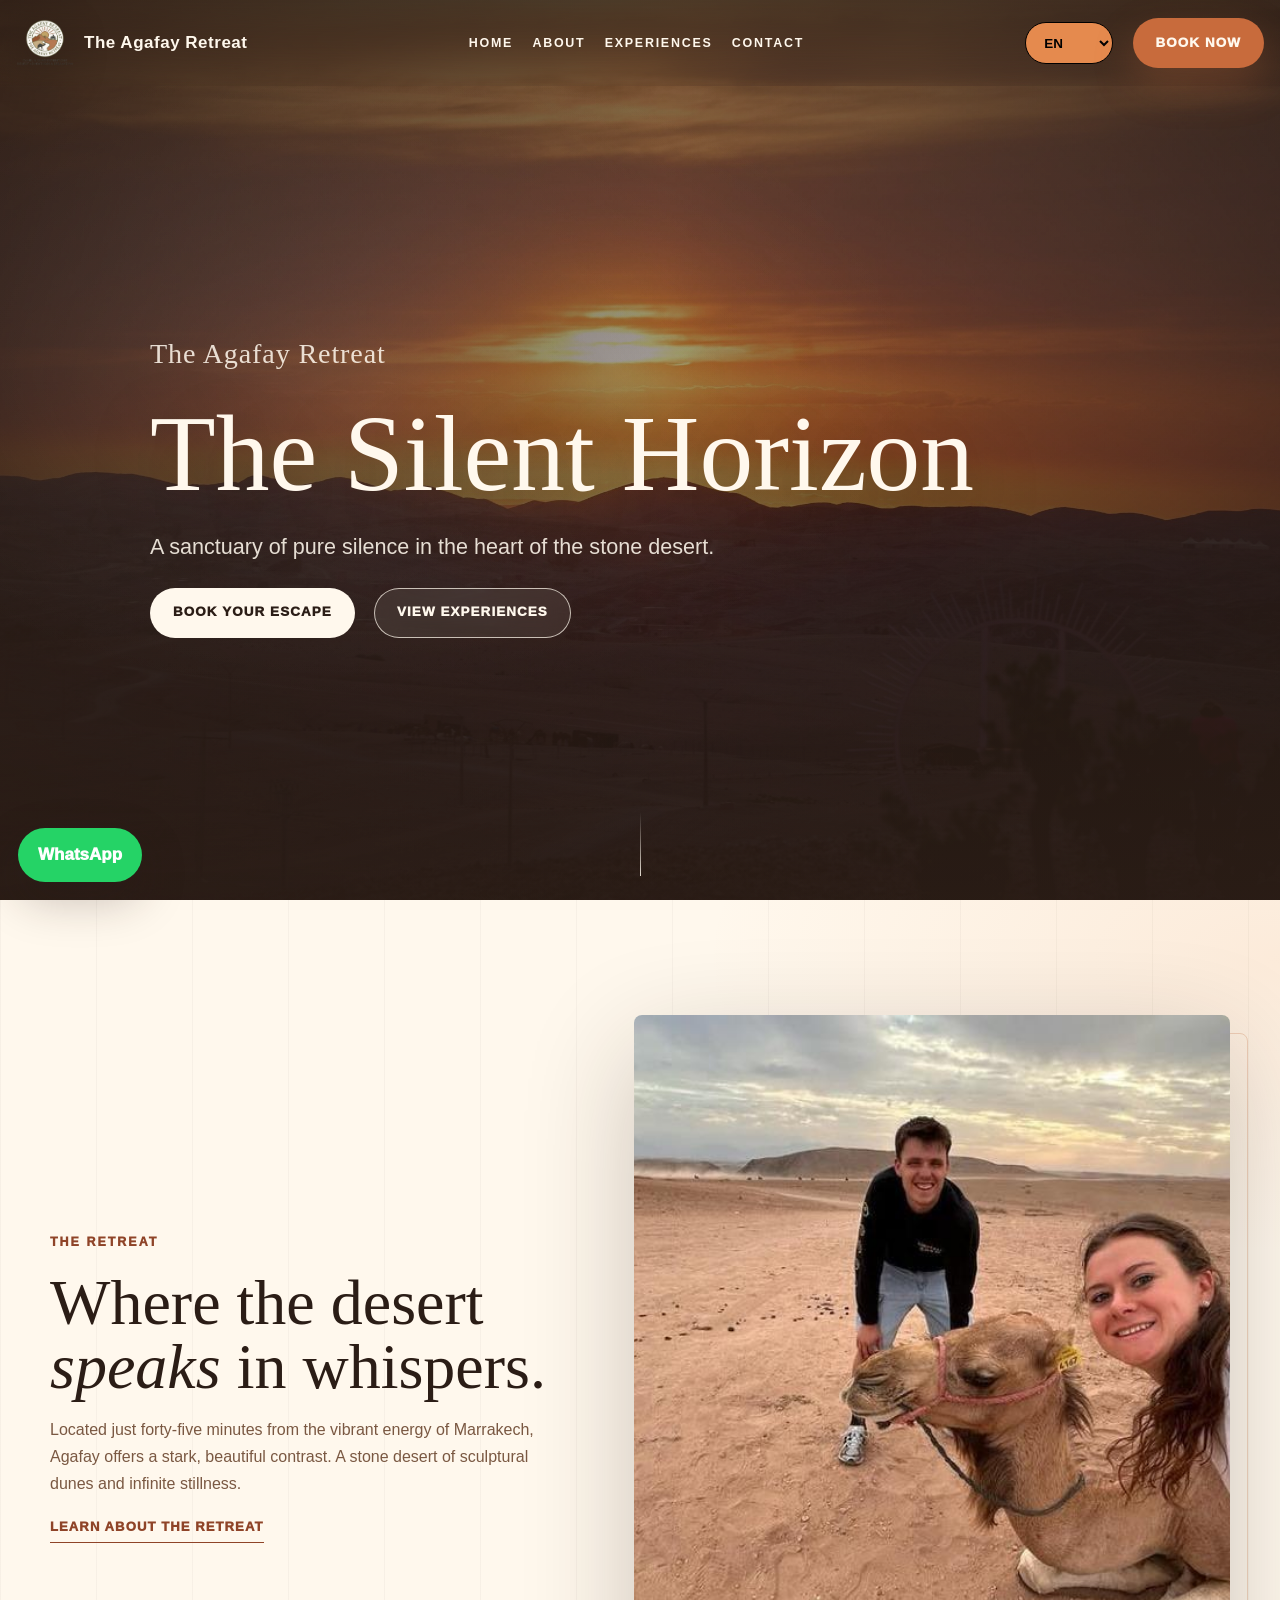
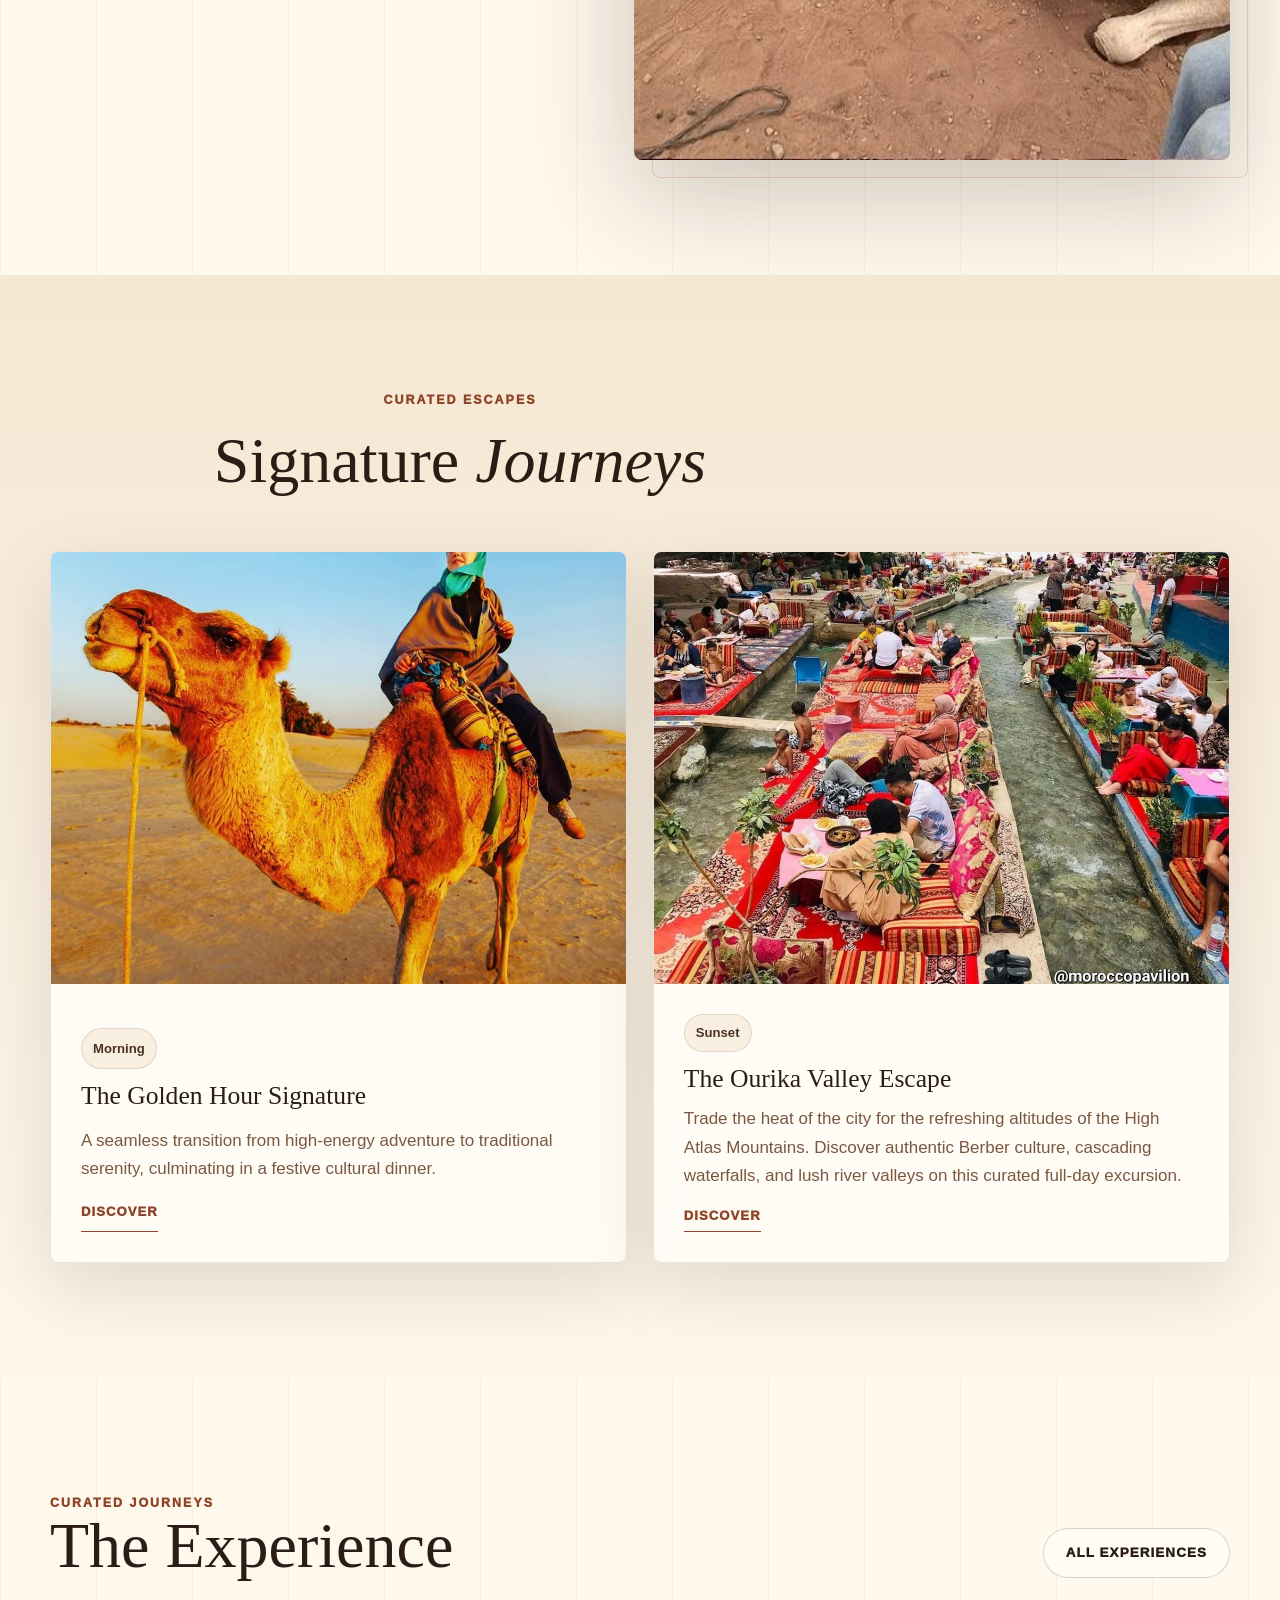
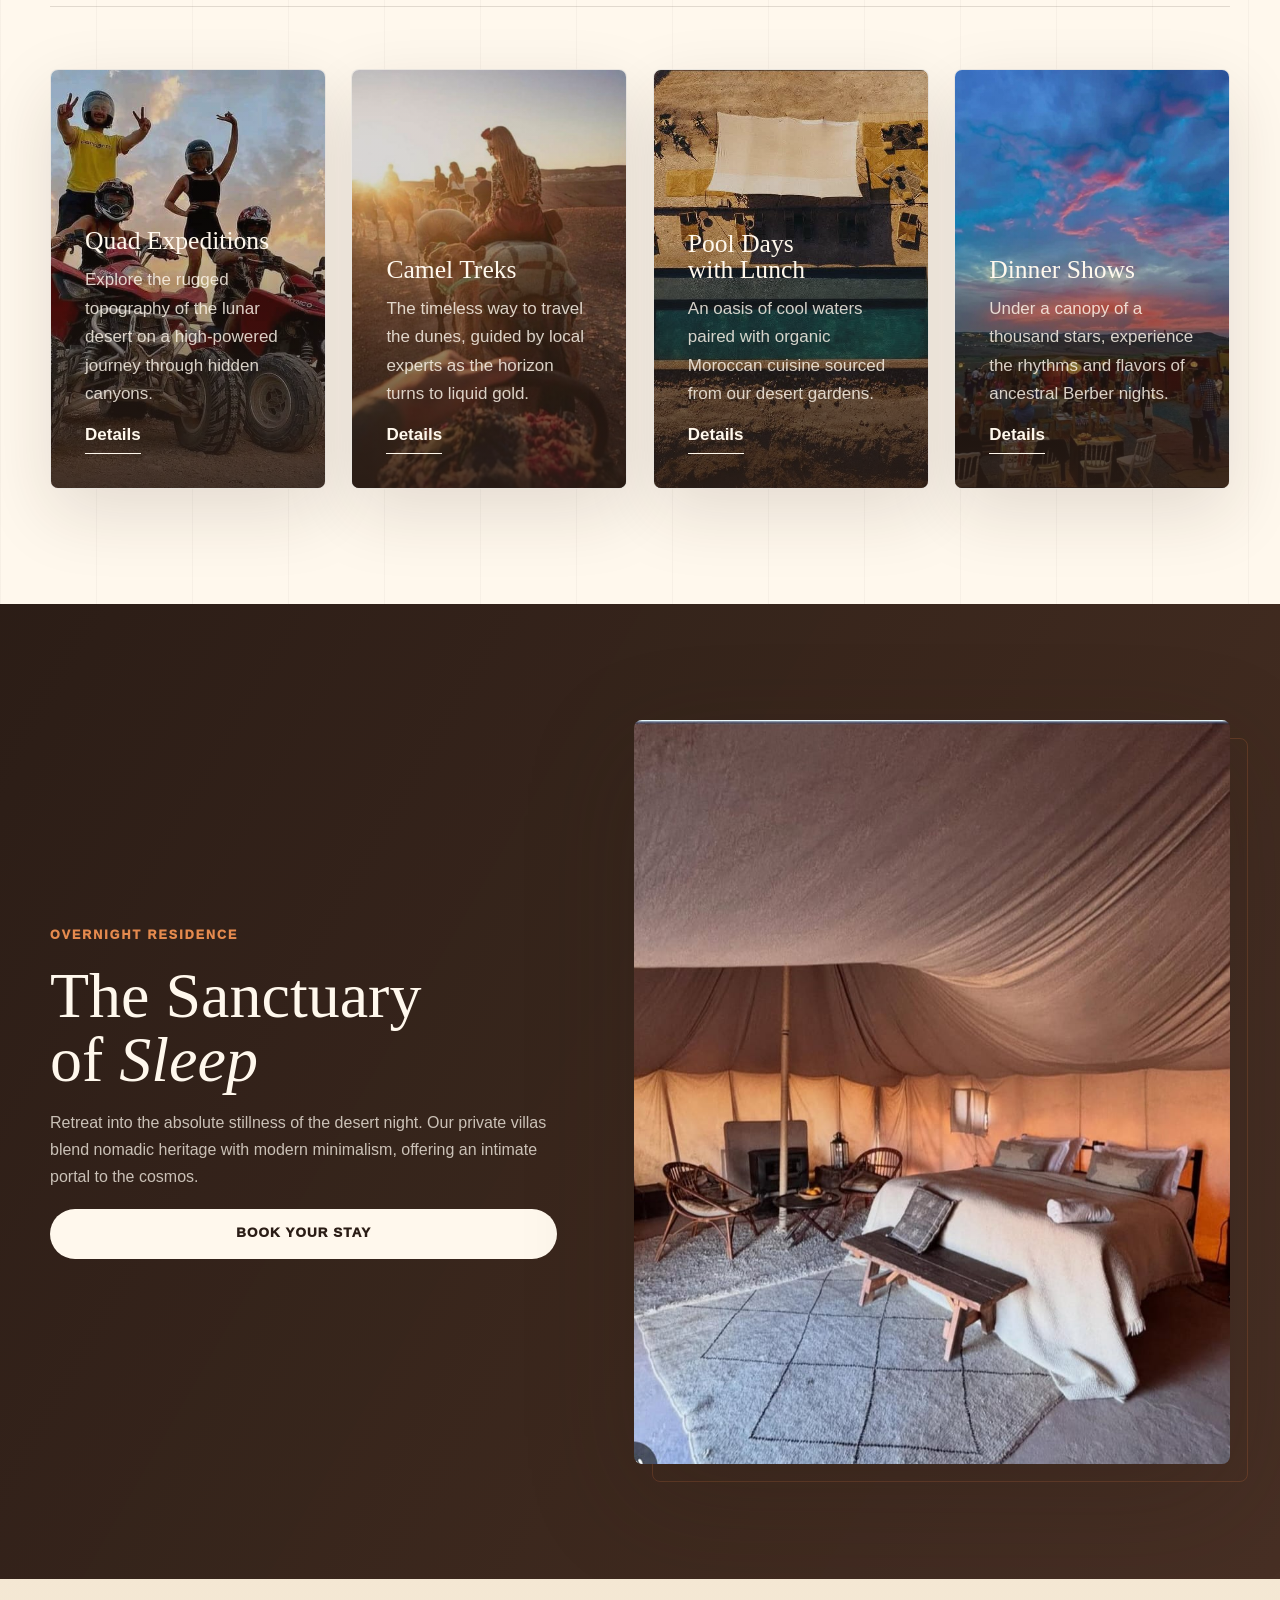
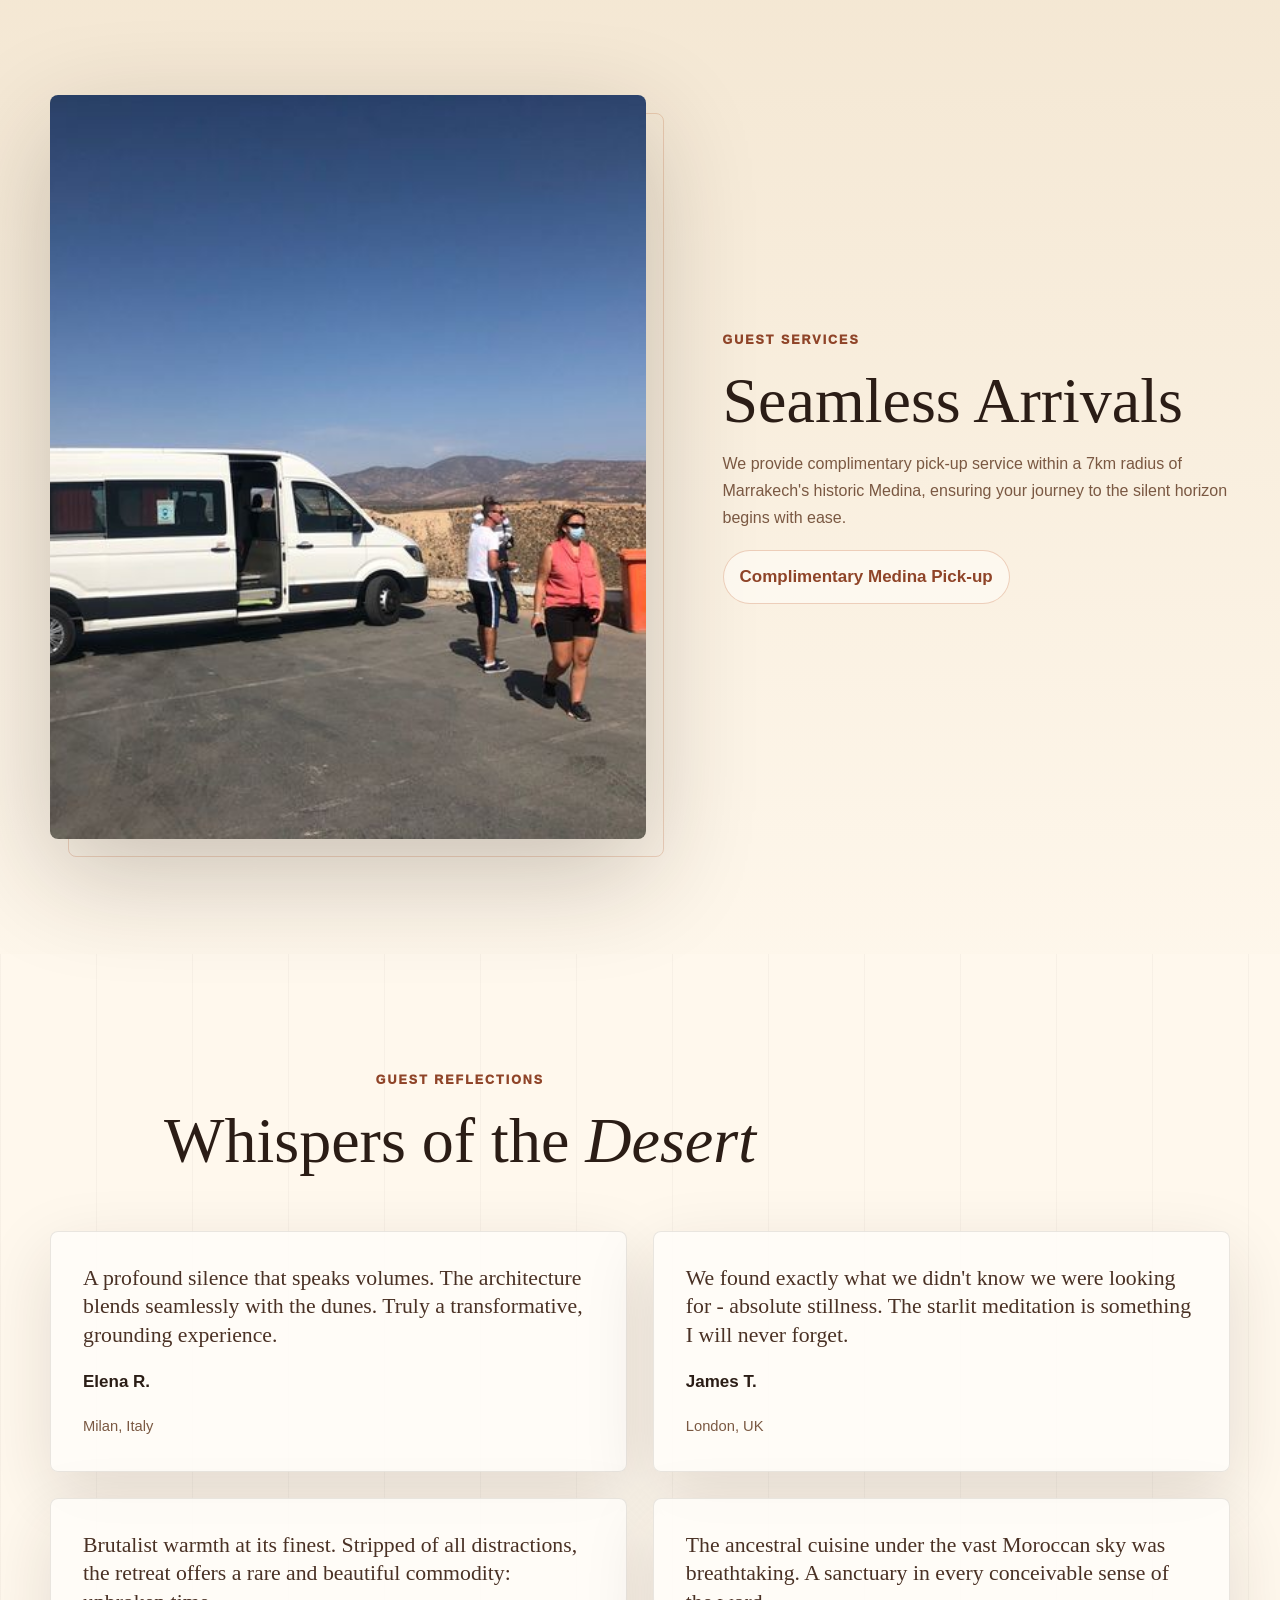
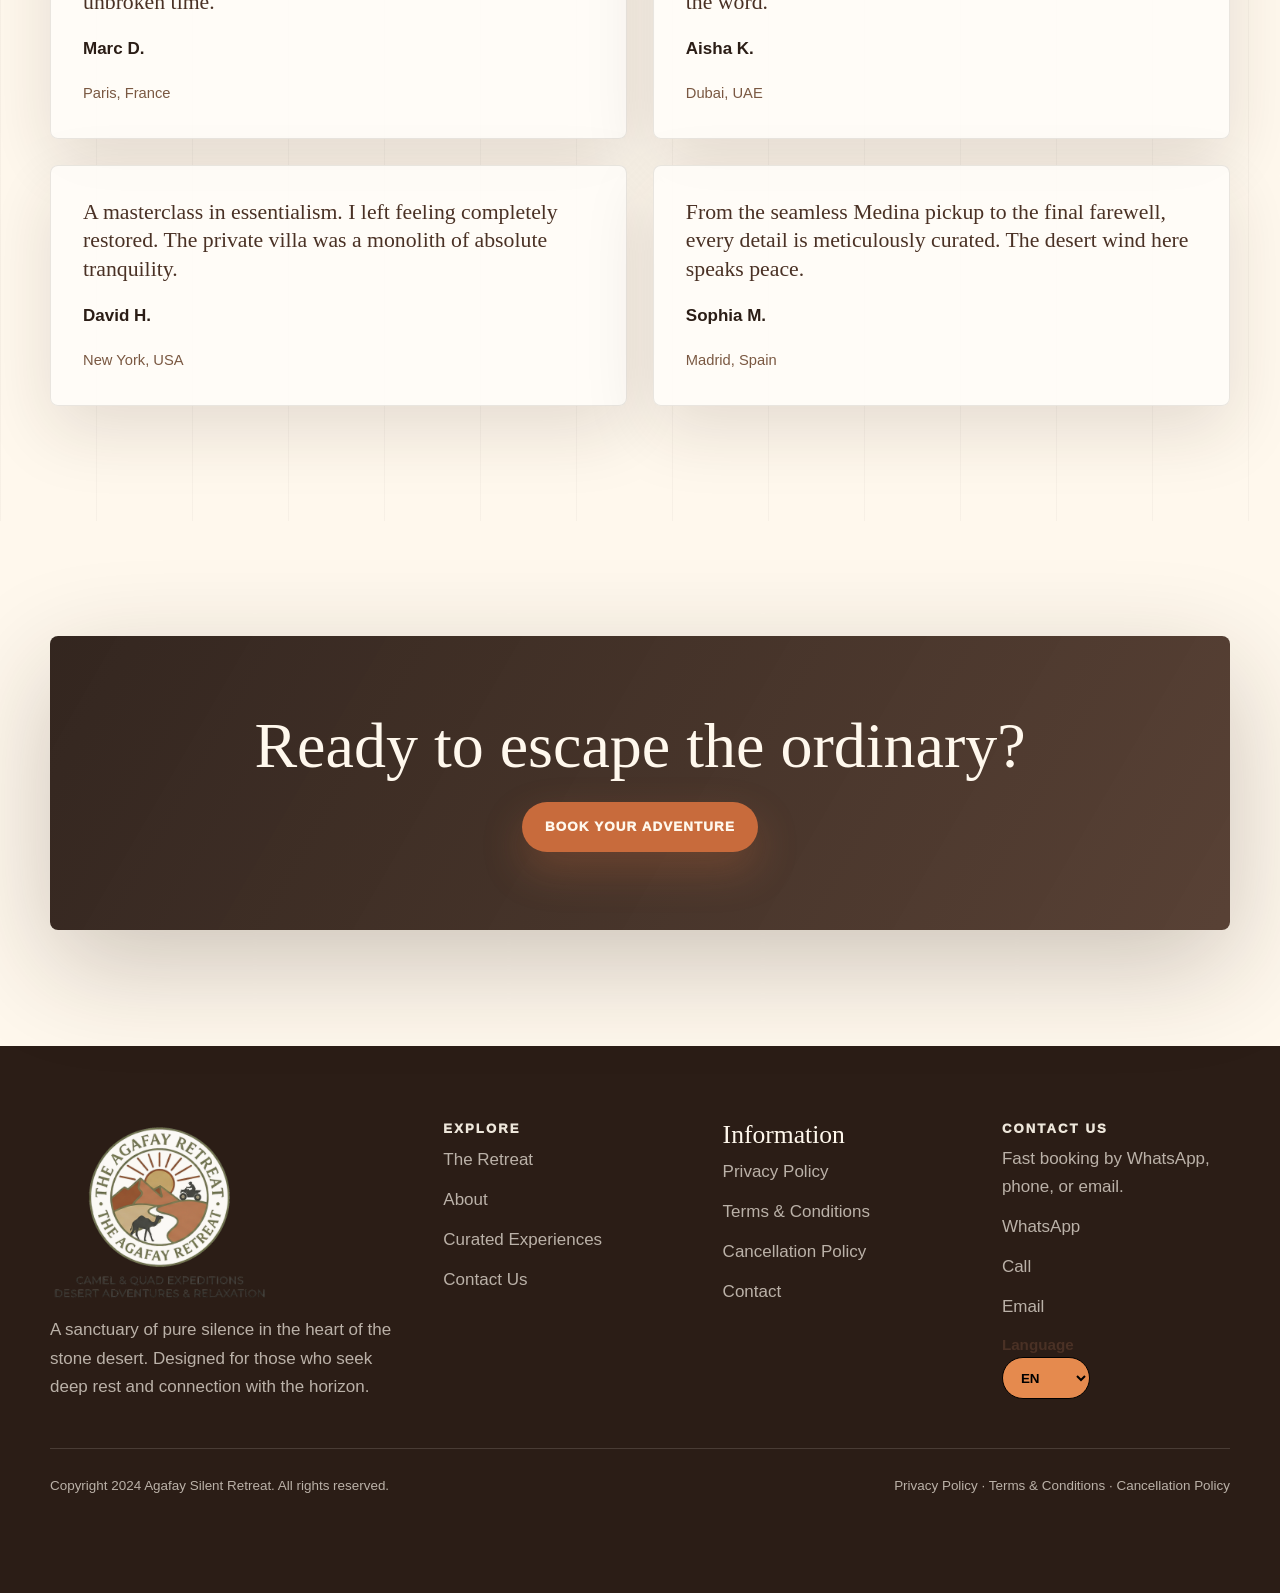
==== commit 36e9dac9: "the last..." ====
--- a/index.html
+++ b/index.html
@@ -4,173 +4,130 @@
 <head>
   <meta charset="UTF-8" />
   <meta name="viewport" content="width=device-width, initial-scale=1.0" />
-  <title>The Agafay Retreat</title>
+  <title data-i18n="home_meta_title">The Agafay Retreat</title>
   <meta name="description"
-    content="The Silent Horizon. A cinematic desert retreat in Agafay, forty-five minutes from Marrakech." />
-  <meta property="og:title" content="The Agafay Retreat" />
-  <meta property="og:description" content="A sanctuary of pure silence in the heart of the stone desert." />
+    content="The Silent Horizon. A cinematic desert retreat in Agafay, forty-five minutes from Marrakech." data-i18n-content="home_meta_description" />
+  <meta property="og:title" content="The Agafay Retreat" data-i18n-content="home_meta_title" />
+  <meta property="og:description" content="A sanctuary of pure silence in the heart of the stone desert." data-i18n-content="home_og_description" />
   <meta property="og:image" content="./assets/images/hero-desert.jpg" />
+  <meta property="og:type" content="website" />
+  <link rel="preload" href="./assets/images/hero-desert.jpg" as="image" />
   <link rel="stylesheet" href="./css/style.css" />
 </head>
 
 <body data-page="home">
   <a class="skip-link" href="#main" data-i18n="skip_to_content">Skip to content</a>
+
   <header class="site-header" data-header>
     <div class="header-inner">
-      <a class="logo" href="index.html" aria-label="The Agafay Retreat home">
-        <img src="./assets/images/logo.png" width="220" height="145" alt="Agafay Silent Logo" />
+      <a class="brand logo" href="index.html" aria-label="The Agafay Retreat home" data-i18n-aria-label="brand_home_label">
+        <img src="./assets/images/logo.png" width="220" height="145" alt="Agafay Silent Logo" data-i18n-alt="logo_alt" />
+        <span data-i18n="brand_name">The Agafay Retreat</span>
       </a>
-      <nav class="desktop-nav" aria-label="Main navigation">
+
+      <nav class="desktop-nav" aria-label="Main navigation" data-i18n-aria-label="nav_main_label">
         <a href="index.html" data-i18n="nav_home" aria-current="page">Home</a>
         <a href="about.html" data-i18n="nav_about">About</a>
         <a href="the-experience.html" data-i18n="nav_experiences">Experiences</a>
         <a href="contact.html" data-i18n="nav_contact">Contact</a>
       </nav>
+
       <div class="header-actions">
-        <label class="language-wrap"><span class="sr-only" data-i18n="language_label">Language</span><select
-            data-language-select aria-label="Language">
-            <option value="en">EN</option>
-            <option value="fr">FR</option>
-            <option value="ar">AR</option>
-            <option value="de">DE</option>
-            <option value="it">IT</option>
-            <option value="pt">PT</option>
-          </select></label>
-        <a class="button button-primary header-button" href="contact.html" data-i18n="book_now">Book Now</a>
+        <label class="language-select language-wrap">
+          <span class="sr-only" data-i18n="language_label">Language</span>
+          <select data-language-select aria-label="Language" data-i18n-aria-label="language_label">
+            <option value="en" data-i18n="language_option_en">EN</option>
+            <option value="fr" data-i18n="language_option_fr">FR</option>
+            <option value="ar" data-i18n="language_option_ar">AR</option>
+            <option value="de" data-i18n="language_option_de">DE</option>
+            <option value="it" data-i18n="language_option_it">IT</option>
+            <option value="pt" data-i18n="language_option_pt">PT</option>
+          </select>
+        </label>
+        <a class="btn btn-primary button button-primary header-cta header-button" href="contact.html"
+          data-i18n="book_now">Book Now</a>
         <button class="menu-toggle" type="button" aria-expanded="false" aria-controls="mobile-menu"
-          data-menu-toggle><span class="sr-only" data-i18n="menu_toggle">Open
-            menu</span><span></span><span></span><span></span></button>
+          data-menu-toggle>
+          <span class="sr-only" data-i18n="menu_toggle">Open menu</span>
+          <span></span><span></span><span></span>
+        </button>
       </div>
     </div>
+
     <div class="mobile-menu" id="mobile-menu" data-mobile-menu>
-      <nav aria-label="Mobile navigation">
+      <nav aria-label="Mobile navigation" data-i18n-aria-label="nav_mobile_label">
         <a href="index.html" data-i18n="nav_home" aria-current="page">Home</a>
         <a href="about.html" data-i18n="nav_about">About</a>
         <a href="the-experience.html" data-i18n="nav_experiences">Experiences</a>
         <a href="contact.html" data-i18n="nav_contact">Contact</a>
       </nav>
-      <a class="button button-primary" href="contact.html" data-i18n="book_now">Book Now</a>
+      <a class="btn btn-primary button button-primary" href="contact.html" data-i18n="book_now">Book Now</a>
     </div>
   </header>
 
   <main id="main">
     <section class="hero hero-home" id="home">
-      <img class="hero-image" src="./assets/images/hero-desert.jpg" width="1800" height="1200" alt=""
-        fetchpriority="high" />
-      <div class="hero-shade" aria-hidden="true"></div>
+      <img class="hero-image" src="./assets/images/hero-desert.jpg" width="1800" height="1200"
+        alt="Agafay desert horizon at sunset" fetchpriority="high" data-i18n-alt="hero_desert_alt" />
+      <div class="hero-overlay hero-shade" aria-hidden="true"></div>
       <div class="hero-content reveal">
-        <p class="kicker">The Agafay Retreat</p>
+        <p class="brand-line" data-i18n="brand_name">The Agafay Retreat</p>
         <h1 data-i18n="home_hero_title">The Silent Horizon</h1>
-        <p data-i18n="home_hero_text">A sanctuary of pure silence in the heart of the stone desert.</p>
+        <p class="hero-subtitle" data-i18n="home_hero_text">A sanctuary of pure silence in the heart of the stone
+          desert.</p>
         <div class="hero-actions">
-          <a class="button button-light" href="contact.html" data-i18n="book_escape">Book Your Escape</a>
-          <a class="button button-outline-light" href="the-experience.html" data-i18n="view_experiences">View
-            Experiences</a>
-        </div>
-      </div>
+          <a class="btn btn-light button button-light" href="contact.html" data-i18n="book_escape">Book Your Escape</a>
+          <a class="btn btn-ghost-light button button-outline-light" href="the-experience.html"
+            data-i18n="view_experiences">View Experiences</a>
+        </div>
+      </div>
+      <a class="scroll-cue" href="#intro" aria-label="Scroll to retreat introduction" data-i18n-aria-label="scroll_intro_label"></a>
     </section>
 
     <section class="section intro-section" id="intro">
-      <div class="container two-col">
+      <div class="container intro-grid two-col">
         <div class="section-copy reveal">
-          <span data-i18n="intro_kicker">The Retreat</span>
+          <p class="eyebrow" data-i18n="intro_kicker">The Retreat</p>
           <h2 data-i18n-html="intro_title">Where the desert <br><i>speaks</i> in whispers.</h2>
           <p data-i18n="intro_text">Located just forty-five minutes from the vibrant energy of Marrakech, Agafay offers
             a stark, beautiful contrast. A stone desert of sculptural dunes and infinite stillness.</p>
           <a class="text-link" href="about.html" data-i18n="learn_about">Learn about the retreat</a>
         </div>
-        <figure class="image-frame reveal"><img src="./assets/images/architecture.jpeg" width="900" height="1200"
-            alt="Minimalist Architecture" loading="lazy" /></figure>
-      </div>
-    </section>
-
-    <section class="section quick-escape-section band" id="choose">
-      <div class="container">
-        <div class="split-heading reveal">
-          <div><span data-i18n="choose_kicker">Choose your escape</span>
-            <h2 data-i18n="choose_title">Start with the moment you want.</h2>
-          </div>
-          <a class="button button-secondary" href="contact.html" data-i18n="book_now">Book Now</a>
-        </div>
-        <div class="escape-grid">
-          <article class="escape-card reveal"><img src="./assets/images/villa.jpeg" width="420" height="420"
-              alt="Luxury Desert Villa" loading="lazy" />
-            <div>
-              <h3 data-i18n="escape_stay_title">Overnight Stay</h3>
-              <p data-i18n="escape_stay_text">Sleep in the stillness of the Agafay night.</p><a
-                class="button button-primary" href="contact.html" data-i18n="book_now">Book Now</a>
-            </div>
-          </article>
-          <article class="escape-card reveal"><img src="./assets/images/dinner.jpeg" width="420" height="420"
-              alt="Dinner Shows" loading="lazy" />
-            <div>
-              <h3 data-i18n="escape_dinner_title">Sunset Dinner</h3>
-              <p data-i18n="escape_dinner_text">Arrive for golden hour and dine beneath the sky.</p><a
-                class="button button-primary" href="contact.html" data-i18n="book_now">Book Now</a>
-            </div>
-          </article>
-          <article class="escape-card reveal"><img src="./assets/images/camel.jpeg" width="420" height="420"
-              alt="Camel Treks" loading="lazy" />
-            <div>
-              <h3 data-i18n="escape_camel_title">Camel Ride</h3>
-              <p data-i18n="escape_camel_text">Move slowly across the stone desert horizon.</p><a
-                class="button button-primary" href="the-experience.html#camel" data-i18n="view_details">View Details</a>
-            </div>
-          </article>
-          <article class="escape-card reveal"><img src="./assets/images/quad.jpeg" width="420" height="420"
-              alt="Quad Expedition" loading="lazy" />
-            <div>
-              <h3 data-i18n="escape_quad_title">Quad Biking</h3>
-              <p data-i18n="escape_quad_text">Ride through rugged canyons and open desert tracks.</p><a
-                class="button button-primary" href="the-experience.html#quad" data-i18n="view_details">View Details</a>
-            </div>
-          </article>
-          <article class="escape-card reveal"><img src="./assets/images/pool-day.jpeg" width="420" height="420"
-              alt="Pool Days" loading="lazy" />
-            <div>
-              <h3 data-i18n="escape_pool_title">Pool Day</h3>
-              <p data-i18n="escape_pool_text">Pause by cool water with a Moroccan lunch.</p><a
-                class="button button-primary" href="the-experience.html#pool" data-i18n="view_details">View Details</a>
-            </div>
-          </article>
-          <article class="escape-card reveal"><img src="./assets/images/golden-hour.jpeg" width="420" height="420"
-              alt="Sunset Dromadaire Trek" loading="lazy" />
-            <div>
-              <h3 data-i18n="escape_event_title">Private Event</h3>
-              <p data-i18n="escape_event_text">Shape a birthday, proposal, or intimate gathering.</p><a
-                class="button button-primary" href="contact.html" data-i18n="book_now">Book Now</a>
-            </div>
-          </article>
-        </div>
+        <figure class="media-frame image-frame reveal">
+          <img src="./assets/images/architecture.jpeg" width="900" height="1200" alt="Minimalist Architecture" data-i18n-alt="architecture_alt"
+            loading="lazy" />
+        </figure>
       </div>
     </section>
 
     <section class="section band" id="journeys">
       <div class="container">
-        <div class="section-heading reveal">
-          <span data-i18n="curated_escapes">Curated Escapes</span>
+        <div class="section-head section-heading reveal">
+          <p class="eyebrow" data-i18n="curated_escapes">Curated Escapes</p>
           <h2 data-i18n-html="signature_journeys">Signature <i>Journeys</i></h2>
         </div>
-        <div class="journey-grid">
-          <article class="feature-card reveal">
-            <img src="./assets/images/golden-hour.jpeg" width="900" height="650" alt="Sunset Dromadaire Trek"
+        <div class="journey-grid card-grid">
+          <article class="stay-card feature-card reveal">
+            <img src="./assets/images/golden-hour.jpeg" width="900" height="650" alt="Sunset Dromadaire Trek" data-i18n-alt="golden_hour_alt"
               loading="lazy" />
-            <div><span class="badge" data-i18n="morning">Morning</span>
+            <div class="card-body">
+              <span class="badge" data-i18n="morning">Morning</span>
               <h3 data-i18n="golden_hour_title">The Golden Hour Signature</h3>
               <p data-i18n="golden_hour_text">A seamless transition from high-energy adventure to traditional serenity,
-                culminating in a festive cultural dinner.</p><a class="text-link" href="the-experience.html"
-                data-i18n="discover">Discover</a>
-            </div>
-          </article>
-          <article class="feature-card reveal">
-            <img src="./assets/images/pool-oasis.jpg" width="900" height="650" alt="Infinity Pool Oasis"
+                culminating in a festive cultural dinner.</p>
+              <a class="text-link" href="the-experience.html#golden-hour" data-i18n="discover">Discover</a>
+            </div>
+          </article>
+          <article class="stay-card feature-card reveal">
+            <img src="./assets/images/pool-oasis.jpg" width="900" height="650" alt="Infinity Pool Oasis" data-i18n-alt="pool_oasis_alt"
               loading="lazy" />
-            <div><span class="badge" data-i18n="sunset">Sunset</span>
-              <h3 data-i18n="ourika_title">The Ourika Valley Escapee</h3>
+            <div class="card-body">
+              <span class="badge" data-i18n="sunset">Sunset</span>
+              <h3 data-i18n="ourika_title">The Ourika Valley Escape</h3>
               <p data-i18n="ourika_text">Trade the heat of the city for the refreshing altitudes of the High Atlas
                 Mountains. Discover authentic Berber culture, cascading waterfalls, and lush river valleys on this
-                curated full-day excursion.</p><a class="text-link" href="the-experience.html"
-                data-i18n="discover">Discover</a>
+                curated full-day excursion.</p>
+              <a class="text-link" href="the-experience.html#ourika" data-i18n="discover">Discover</a>
             </div>
           </article>
         </div>
@@ -179,59 +136,78 @@
 
     <section class="section" id="experiences">
       <div class="container">
-        <div class="split-heading reveal">
-          <div><span data-i18n="curated_journeys">Curated Journeys</span>
+        <div class="split-head split-heading reveal">
+          <div>
+            <p class="eyebrow" data-i18n="curated_journeys">Curated Journeys</p>
             <h2 data-i18n="experience_title">The Experience</h2>
-          </div><a class="button button-secondary" href="the-experience.html" data-i18n="all_experiences">All
+          </div>
+          <a class="btn btn-secondary button button-secondary" href="the-experience.html" data-i18n="all_experiences">All
             Experiences</a>
         </div>
         <div class="experience-grid compact">
-          <article class="experience-card reveal"><img src="./assets/images/quad.jpeg" width="700" height="700"
-              alt="Quad Expedition" loading="lazy" />
-            <h3 data-i18n="quad_title">Quad Expeditions</h3>
-            <p data-i18n="quad_text">Explore the rugged topography of the lunar desert on a high-powered journey through
-              hidden canyons.</p>
-          </article>
-          <article class="experience-card reveal"><img src="./assets/images/camel.jpeg" width="700" height="700"
-              alt="Camel Treks" loading="lazy" />
-            <h3 data-i18n="camel_title">Camel Treks</h3>
-            <p data-i18n="camel_text">The timeless way to travel the dunes, guided by local experts as the horizon turns
-              to liquid gold.</p>
-          </article>
-          <article class="experience-card reveal"><img src="./assets/images/pool-day.jpeg" width="700" height="700"
-              alt="Pool Days" loading="lazy" />
-            <h3 data-i18n="pool_title">Pool Days with Lunch</h3>
-            <p data-i18n="pool_text">An oasis of cool waters paired with organic Moroccan cuisine sourced from our
-              desert gardens.</p>
-          </article>
-          <article class="experience-card reveal"><img src="./assets/images/dinner.jpeg" width="700" height="700"
-              alt="Dinner Shows" loading="lazy" />
-            <h3 data-i18n="dinner_title">Dinner Shows</h3>
-            <p data-i18n="dinner_text">Under a canopy of a thousand stars, experience the rhythms and flavors of
-              ancestral Berber nights.</p>
-          </article>
-        </div>
-      </div>
-    </section>
-
-    <section class="section dark-section" id="stays">
-      <div class="container two-col">
-        <div class="section-copy reveal"><span data-i18n="overnight_residence">Overnight Residence</span>
+          <article class="experience-card reveal">
+            <img src="./assets/images/quad.jpeg" width="700" height="700" alt="Quad Expedition" data-i18n-alt="quad_alt" loading="lazy" />
+            <div>
+              <h3 data-i18n="quad_title">Quad Expeditions</h3>
+              <p data-i18n="quad_text">Explore the rugged topography of the lunar desert on a high-powered journey
+                through hidden canyons.</p>
+              <a href="the-experience.html#quad" data-i18n="details">Details</a>
+            </div>
+          </article>
+          <article class="experience-card reveal">
+            <img src="./assets/images/camel.jpeg" width="700" height="700" alt="Camel Treks" data-i18n-alt="camel_alt" loading="lazy" />
+            <div>
+              <h3 data-i18n="camel_title">Camel Treks</h3>
+              <p data-i18n="camel_text">The timeless way to travel the dunes, guided by local experts as the horizon
+                turns to liquid gold.</p>
+              <a href="the-experience.html#camel" data-i18n="details">Details</a>
+            </div>
+          </article>
+          <article class="experience-card reveal">
+            <img src="./assets/images/pool-day.jpeg" width="700" height="700" alt="Pool Days" data-i18n-alt="pool_day_alt" loading="lazy" />
+            <div>
+              <h3 data-i18n="pool_title">Pool Days with Lunch</h3>
+              <p data-i18n="pool_text">An oasis of cool waters paired with organic Moroccan cuisine sourced from our
+                desert gardens.</p>
+              <a href="the-experience.html#pool" data-i18n="details">Details</a>
+            </div>
+          </article>
+          <article class="experience-card reveal">
+            <img src="./assets/images/dinner.jpeg" width="700" height="700" alt="Dinner Shows" data-i18n-alt="dinner_alt" loading="lazy" />
+            <div>
+              <h3 data-i18n="dinner_title">Dinner Shows</h3>
+              <p data-i18n="dinner_text">Under a canopy of a thousand stars, experience the rhythms and flavors of
+                ancestral Berber nights.</p>
+              <a href="the-experience.html#dinner" data-i18n="details">Details</a>
+            </div>
+          </article>
+        </div>
+      </div>
+    </section>
+
+    <section class="section why-section dark-section" id="stays">
+      <div class="container intro-grid two-col">
+        <div class="section-copy reveal">
+          <p class="eyebrow" data-i18n="overnight_residence">Overnight Residence</p>
           <h2 data-i18n-html="sanctuary_title">The Sanctuary <br>of <i>Sleep</i></h2>
           <p data-i18n="sanctuary_text">Retreat into the absolute stillness of the desert night. Our private villas
-            blend nomadic heritage with modern minimalism, offering an intimate portal to the cosmos.</p><a
-            class="button button-light" href="contact.html" data-i18n="book_stay">Book Your Stay</a>
-        </div>
-        <figure class="image-frame reveal"><img src="./assets/images/villa.jpeg" width="900" height="1100"
-            alt="Luxury Desert Villa" loading="lazy" /></figure>
+            blend nomadic heritage with modern minimalism, offering an intimate portal to the cosmos.</p>
+          <a class="btn btn-light button button-light" href="contact.html" data-i18n="book_stay">Book Your Stay</a>
+        </div>
+        <figure class="media-frame image-frame reveal">
+          <img src="./assets/images/villa.jpeg" width="900" height="1100" alt="Luxury Desert Villa" data-i18n-alt="villa_alt" loading="lazy" />
+        </figure>
       </div>
     </section>
 
     <section class="section band" id="arrivals">
-      <div class="container two-col reverse">
-        <figure class="image-frame wide reveal"><img src="./assets/images/transfer.jpg" width="900" height="700"
-            alt="Marrakech Medina Gates" loading="lazy" /></figure>
-        <div class="section-copy reveal"><span data-i18n="guest_services">Guest Services</span>
+      <div class="container intro-grid two-col reverse">
+        <figure class="media-frame image-frame reveal">
+          <img src="./assets/images/transfer.jpg" width="900" height="700" alt="Marrakech Medina Gates" data-i18n-alt="transfer_alt"
+            loading="lazy" />
+        </figure>
+        <div class="section-copy reveal">
+          <p class="eyebrow" data-i18n="guest_services">Guest Services</p>
           <h2 data-i18n="arrivals_title">Seamless Arrivals</h2>
           <p data-i18n="arrivals_text">We provide complimentary pick-up service within a 7km radius of Marrakech's
             historic Medina, ensuring your journey to the silent horizon begins with ease.</p>
@@ -242,98 +218,115 @@
 
     <section class="section" id="testimonials">
       <div class="container">
-        <div class="section-heading reveal"><span data-i18n="guest_reflections">Guest Reflections</span>
+        <div class="section-head section-heading reveal">
+          <p class="eyebrow" data-i18n="guest_reflections">Guest Reflections</p>
           <h2 data-i18n-html="whispers_title">Whispers of the <i>Desert</i></h2>
         </div>
-        <div class="testimonial-shell reveal">
-          <button class="slider-button" type="button" data-prev aria-label="Previous">&lsaquo;</button>
-          <div class="testimonial-track" data-testimonial-track>
-            <article class="testimonial-card">
-              <p data-i18n="quote_1">A profound silence that speaks volumes. The architecture blends seamlessly with the
-                dunes. Truly a transformative, grounding experience.</p><strong>Elena R.</strong><span>Milan,
-                Italy</span>
-            </article>
-            <article class="testimonial-card">
-              <p data-i18n="quote_2">We found exactly what we didn't know we were looking for - absolute stillness. The
-                starlit meditation is something I will never forget.</p><strong>James T.</strong><span>London, UK</span>
-            </article>
-            <article class="testimonial-card">
-              <p data-i18n="quote_3">Brutalist warmth at its finest. Stripped of all distractions, the retreat offers a
-                rare and beautiful commodity: unbroken time.</p><strong>Marc D.</strong><span>Paris, France</span>
-            </article>
-            <article class="testimonial-card">
-              <p data-i18n="quote_4">The ancestral cuisine under the vast Moroccan sky was breathtaking. A sanctuary in
-                every conceivable sense of the word.</p><strong>Aisha K.</strong><span>Dubai, UAE</span>
-            </article>
-            <article class="testimonial-card">
-              <p data-i18n="quote_5">A masterclass in essentialism. I left feeling completely restored. The private
-                villa was a monolith of absolute tranquility.</p><strong>David H.</strong><span>New York, USA</span>
-            </article>
-            <article class="testimonial-card">
-              <p data-i18n="quote_6">From the seamless Medina pickup to the final farewell, every detail is meticulously
-                curated. The desert wind here speaks peace.</p><strong>Sophia M.</strong><span>Madrid, Spain</span>
-            </article>
-          </div>
-          <button class="slider-button" type="button" data-next aria-label="Next">&rsaquo;</button>
+        <div class="testimonial-grid">
+          <article class="testimonial reveal">
+            <p data-i18n="quote_1">A profound silence that speaks volumes. The architecture blends seamlessly with the
+              dunes. Truly a transformative, grounding experience.</p>
+            <strong>Elena R.</strong><span data-i18n="testimonial_1_location">Milan, Italy</span>
+          </article>
+          <article class="testimonial reveal">
+            <p data-i18n="quote_2">We found exactly what we didn't know we were looking for - absolute stillness. The
+              starlit meditation is something I will never forget.</p>
+            <strong>James T.</strong><span data-i18n="testimonial_2_location">London, UK</span>
+          </article>
+          <article class="testimonial reveal">
+            <p data-i18n="quote_3">Brutalist warmth at its finest. Stripped of all distractions, the retreat offers a
+              rare and beautiful commodity: unbroken time.</p>
+            <strong>Marc D.</strong><span data-i18n="testimonial_3_location">Paris, France</span>
+          </article>
+          <article class="testimonial reveal">
+            <p data-i18n="quote_4">The ancestral cuisine under the vast Moroccan sky was breathtaking. A sanctuary in
+              every conceivable sense of the word.</p>
+            <strong>Aisha K.</strong><span data-i18n="testimonial_4_location">Dubai, UAE</span>
+          </article>
+          <article class="testimonial reveal">
+            <p data-i18n="quote_5">A masterclass in essentialism. I left feeling completely restored. The private villa
+              was a monolith of absolute tranquility.</p>
+            <strong>David H.</strong><span data-i18n="testimonial_5_location">New York, USA</span>
+          </article>
+          <article class="testimonial reveal">
+            <p data-i18n="quote_6">From the seamless Medina pickup to the final farewell, every detail is meticulously
+              curated. The desert wind here speaks peace.</p>
+            <strong>Sophia M.</strong><span data-i18n="testimonial_6_location">Madrid, Spain</span>
+          </article>
         </div>
       </div>
     </section>
 
     <section class="cta-panel">
       <div class="container reveal">
-        <h2 data-i18n="ordinary_cta">Ready to escape the ordinary?</h2><a class="button button-primary"
-          href="contact.html" data-i18n="book_adventure">Book Your Adventure</a>
+        <h2 data-i18n="ordinary_cta">Ready to escape the ordinary?</h2>
+        <a class="btn btn-primary button button-primary" href="contact.html" data-i18n="book_adventure">Book Your
+          Adventure</a>
       </div>
     </section>
   </main>
 
   <footer class="site-footer">
     <div class="container footer-grid">
-      <div><img class="footer-logo" src="./assets/images/logo.png" width="220" height="145" alt="Agafay Silent Logo"
+      <div>
+        <img class="footer-logo" src="./assets/images/logo.png" width="220" height="145" alt="Agafay Silent Logo" data-i18n-alt="logo_alt"
           loading="lazy" />
         <p data-i18n="footer_desc">A sanctuary of pure silence in the heart of the stone desert. Designed for those who
           seek deep rest and connection with the horizon.</p>
-       
-      </div>
-      <nav aria-label="Explore">
-        <h2 data-i18n="explore">Explore</h2><a href="index.html" data-i18n="footer_retreat">The Retreat</a><a
-          href="the-experience.html" data-i18n="footer_experiences">Curated Experiences</a><a href="contact.html"
-          data-i18n="footer_villas">Private Villas</a><a href="the-experience.html" data-i18n="footer_dining">Ancestral
-          Dining</a><a href="about.html" data-i18n="footer_wellness">Wellness Rituals</a>
+      </div>
+      <nav aria-label="Explore" data-i18n-aria-label="nav_explore_label">
+        <h2 data-i18n="explore">Explore</h2>
+        <a href="index.html" data-i18n="footer_retreat">The Retreat</a>
+        <a href="about.html" data-i18n="nav_about">About</a>
+        <a href="the-experience.html" data-i18n="footer_experiences">Curated Experiences</a>
+        <a href="contact.html" data-i18n="footer_contact">Contact Us</a>
       </nav>
-      <nav aria-label="Information">
-        <h3>Information</h3><a href="privacy-policy.html">Privacy Policy</a><a href="terms.html">Terms &amp;
-          Conditions</a><a href="cancellation-policy.html">Cancellation Policy</a><a href="contact.html">Contact</a>
+      <nav aria-label="Information" data-i18n-aria-label="nav_information_label">
+        <h3 data-i18n="info_heading">Information</h3>
+        <a href="privacy-policy.html" data-i18n="privacy">Privacy Policy</a>
+        <a href="terms.html" data-i18n="terms">Terms &amp; Conditions</a>
+        <a href="cancellation-policy.html" data-i18n="cancellation">Cancellation Policy</a>
+        <a href="contact.html" data-i18n="contact">Contact</a>
       </nav>
       <div>
         <h2 data-i18n="footer_contact">Contact Us</h2>
-        <p data-i18n="footer_contact_text">Fast booking by WhatsApp, phone, or email.</p><a
-          href="https://api.whatsapp.com/send?phone=212633049321&text=" target="_blank" rel="noopener"
-          data-i18n="mobile_whatsapp">WhatsApp</a><a href="tel:+212600111768" data-i18n="mobile_call">Call</a><a
-          href="https://mail.google.com/mail/?view=cm&fs=1&to=serenity@agafayretreat.com&su=Booking%20request%20-%20The%20Agafay%20Retreat"
-          target="_blank" rel="noopener" data-i18n="email">Email</a><label class="footer-language"><span
-            data-i18n="language_label">Language</span><select data-footer-language aria-label="Language">
-            <option value="en">EN</option>
-            <option value="fr">FR</option>
-            <option value="ar">AR</option>
-            <option value="de">DE</option>
-            <option value="it">IT</option>
-            <option value="pt">PT</option>
-          </select></label>
+        <p data-i18n="footer_contact_text">Fast booking by WhatsApp, phone, or email.</p>
+        <a href="https://api.whatsapp.com/send?phone=212633049321&text=" target="_blank" rel="noopener"
+          data-i18n="mobile_whatsapp">WhatsApp</a>
+        <a href="tel:+212600111768" data-i18n="mobile_call">Call</a>
+        <a href="https://mail.google.com/mail/?view=cm&fs=1&to=serenity@agafayretreat.com&su=Booking%20request%20-%20The%20Agafay%20Retreat"
+          target="_blank" rel="noopener" data-i18n="email">Email</a>
+        <label class="footer-language">
+          <span data-i18n="language_label">Language</span>
+          <select data-footer-language aria-label="Language" data-i18n-aria-label="language_label">
+            <option value="en" data-i18n="language_option_en">EN</option>
+            <option value="fr" data-i18n="language_option_fr">FR</option>
+            <option value="ar" data-i18n="language_option_ar">AR</option>
+            <option value="de" data-i18n="language_option_de">DE</option>
+            <option value="it" data-i18n="language_option_it">IT</option>
+            <option value="pt" data-i18n="language_option_pt">PT</option>
+          </select>
+        </label>
       </div>
     </div>
-    <div class="container footer-bottom"><span data-i18n="copyright">&copy; 2024 Agafay Silent Retreat. All rights
-        reserved.</span><span><a href="privacy-policy.html">Privacy Policy</a> &middot; <a href="terms.html">Terms &amp;
-          Conditions</a> &middot; <a href="cancellation-policy.html">Cancellation Policy</a></span></div>
+    <div class="container footer-bottom">
+      <span data-i18n="copyright">Copyright 2024 Agafay Silent Retreat. All rights reserved.</span>
+      <span><a href="privacy-policy.html" data-i18n="privacy">Privacy Policy</a> &middot; <a href="terms.html" data-i18n="terms">Terms &amp;
+          Conditions</a> &middot; <a href="cancellation-policy.html" data-i18n="cancellation">Cancellation Policy</a></span>
+    </div>
   </footer>
 
-  <div class="mobile-cta-bar"><a href="https://api.whatsapp.com/send?phone=212633049321&text=" target="_blank"
-      rel="noopener" data-i18n="mobile_whatsapp">WhatsApp</a><a href="contact.html" data-i18n="mobile_book">Book
-      Now</a><a href="tel:+212600111768" data-i18n="mobile_call">Call</a></div>
+  <div class="mobile-cta-bar">
+    <a href="https://api.whatsapp.com/send?phone=212633049321&text=" target="_blank" rel="noopener"
+      data-i18n="mobile_whatsapp">WhatsApp</a>
+    <a href="contact.html" data-i18n="mobile_book">Book Now</a>
+    <a href="tel:+212600111768" data-i18n="mobile_call">Call</a>
+  </div>
   <a class="whatsapp-float" href="https://api.whatsapp.com/send?phone=212633049321&text=" target="_blank"
-    rel="noopener noreferrer nofollow">WhatsApp</a>
+    rel="noopener noreferrer nofollow" data-i18n="mobile_whatsapp">WhatsApp</a>
+
   <script src="./js/translations.js"></script>
   <script src="./js/main.js"></script>
 </body>
 
-</html>+</html>
--- a/css/style.css
+++ b/css/style.css
@@ -2,22 +2,23 @@
   --sand: #f4e7d3;
   --cream: #fff8ed;
   --ivory: #fffdf8;
-  --clay: #b85f38;
-  --clay-dark: #7e3d26;
-  --ember: #e58a4e;
-  --espresso: #21150f;
-  --coffee: #3b271d;
+  --terracotta: #c86b3c;
+  --terracotta-dark: #8f4428;
+  --orange: #e58a4e;
+  --espresso: #2b1d16;
+  --coffee: #4a3125;
   --brown: #7a5842;
-  --sage: #7f865b;
+  --sage: #8a8f62;
+  --white: #ffffff;
   --line: rgba(43, 29, 22, 0.14);
-  --line-light: rgba(255, 248, 237, 0.18);
-  --shadow-soft: 0 24px 70px rgba(43, 29, 22, 0.12);
-  --shadow-deep: 0 36px 110px rgba(43, 29, 22, 0.24);
+  --line-light: rgba(255, 248, 237, 0.24);
+  --shadow: 0 24px 70px rgba(43, 29, 22, 0.13);
+  --shadow-strong: 0 34px 110px rgba(43, 29, 22, 0.24);
   --radius: 8px;
-  --header: 92px;
-  --container: min(1200px, calc(100% - 32px));
-  --font-serif: Georgia, "Times New Roman", serif;
-  --font-sans: "Avenir Next", "Segoe UI", Verdana, sans-serif;
+  --header-height: 86px;
+  --container: min(1180px, calc(100% - 32px));
+  --serif: Georgia, "Times New Roman", serif;
+  --sans: "Avenir Next", "Segoe UI", Verdana, sans-serif;
   --ease: cubic-bezier(0.22, 1, 0.36, 1);
   color-scheme: light;
 }
@@ -26,39 +27,34 @@
 html { scroll-behavior: smooth; }
 body {
   margin: 0;
+  overflow-x: hidden;
   background:
-    linear-gradient(90deg, rgba(43, 29, 22, 0.035) 1px, transparent 1px) 0 0 / 92px 92px,
-    radial-gradient(1200px 540px at 100% 8%, rgba(229, 138, 78, 0.13), transparent 62%),
-    radial-gradient(900px 460px at 0% 45%, rgba(127, 134, 91, 0.10), transparent 62%),
+    linear-gradient(90deg, rgba(43, 29, 22, 0.035) 1px, transparent 1px) 0 0 / 96px 96px,
+    radial-gradient(900px 460px at 100% 12%, rgba(229, 138, 78, 0.12), transparent 64%),
     var(--cream);
   color: var(--espresso);
-  font-family: var(--font-sans);
+  font-family: var(--sans);
   font-size: 17px;
-  line-height: 1.72;
-  overflow-x: hidden;
+  line-height: 1.68;
   text-rendering: optimizeLegibility;
   -webkit-font-smoothing: antialiased;
-}
-
-body::before {
-  content: "";
-  position: fixed;
-  inset: 0;
-  z-index: -1;
-  pointer-events: none;
-  opacity: 0.28;
-  background:
-    repeating-linear-gradient(0deg, rgba(43, 29, 22, 0.018) 0 1px, transparent 1px 4px),
-    repeating-linear-gradient(90deg, rgba(255, 255, 255, 0.18) 0 1px, transparent 1px 5px);
-  mix-blend-mode: multiply;
 }
 
 body.menu-open { overflow: hidden; }
 img { display: block; max-width: 100%; height: auto; }
 a { color: inherit; text-decoration: none; }
 button, input, select, textarea { font: inherit; }
-a, button, input, select, textarea { outline-offset: 4px; touch-action: manipulation; }
-:focus-visible { outline: 3px solid rgba(184, 95, 56, 0.9); }
+a, button, input, select, textarea { outline-offset: 4px; }
+:focus-visible { outline: 3px solid rgba(200, 107, 60, 0.86); }
+
+.sr-only {
+  position: absolute;
+  width: 1px;
+  height: 1px;
+  overflow: hidden;
+  clip: rect(0 0 0 0);
+  white-space: nowrap;
+}
 
 .skip-link {
   position: fixed;
@@ -66,144 +62,166 @@
   inset-block-start: 12px;
   inset-inline-start: 12px;
   transform: translateY(-140%);
+  padding: 10px 14px;
+  border-radius: var(--radius);
   background: var(--espresso);
   color: var(--cream);
-  padding: 10px 14px;
-  border-radius: var(--radius);
   transition: transform 180ms var(--ease);
 }
+
 .skip-link:focus { transform: translateY(0); }
-.sr-only { position: absolute; width: 1px; height: 1px; overflow: hidden; clip: rect(0, 0, 0, 0); white-space: nowrap; }
 .container { width: var(--container); margin-inline: auto; }
 
 .site-header {
   position: fixed;
   inset: 0 0 auto;
   z-index: 100;
-  height: var(--header);
   color: var(--cream);
   pointer-events: none;
 }
 
 .header-inner {
-  width: 100%;
-  height: var(--header);
-  margin: 0 auto;
+  height: var(--header-height);
   display: flex;
   align-items: center;
   justify-content: space-between;
   gap: 22px;
-  padding: 0 max(18px, calc((100vw - 1360px) / 2 + 18px));
-  border: 0;
-  border-radius: 0;
-  background: linear-gradient(180deg, rgba(33, 21, 15, 0.42), rgba(33, 21, 15, 0.08));
-  box-shadow: none;
+  padding-inline: max(16px, calc((100vw - 1360px) / 2 + 16px));
+  background: linear-gradient(180deg, rgba(43, 29, 22, 0.52), rgba(43, 29, 22, 0.08));
   backdrop-filter: blur(18px);
   pointer-events: auto;
-  transition: background-color 220ms ease, border-color 220ms ease, box-shadow 220ms ease, color 220ms ease;
+  transition: background 220ms ease, box-shadow 220ms ease, color 220ms ease;
 }
 
 .site-header.is-scrolled,
 .site-header.is-open,
-.site-header.is-solid { color: var(--espresso); }
+.site-header.is-solid {
+  color: var(--espresso);
+}
+
 .site-header.is-scrolled .header-inner,
 .site-header.is-open .header-inner,
 .site-header.is-solid .header-inner {
-  background: rgba(255, 248, 237, 0.9);
-  box-shadow: 0 12px 30px rgba(43, 29, 22, 0.08);
-}
-
-.logo { display: inline-flex; align-items: center; min-width: 104px; }
+  background: rgba(255, 248, 237, 0.93);
+  box-shadow: 0 14px 40px rgba(43, 29, 22, 0.1);
+}
+
+.brand {
+  min-width: 184px;
+  display: inline-flex;
+  align-items: center;
+  gap: 10px;
+  font-weight: 900;
+  letter-spacing: 0.03em;
+}
+
+.logo {
+  display: inline-flex;
+  align-items: center;
+  min-width: 104px;
+}
+
 .logo img {
-  width: 112px;
+  width: 96px;
   height: auto;
-  filter: drop-shadow(0 12px 24px rgba(0, 0, 0, 0.22));
-}
-.site-header.is-scrolled .logo img,
-.site-header.is-open .logo img,
-.site-header.is-solid .logo img { filter: none; }
+}
+
+.brand img {
+  width: 58px;
+  height: auto;
+  filter: drop-shadow(0 12px 22px rgba(0, 0, 0, 0.25));
+}
+
+.site-header.is-scrolled .brand img,
+.site-header.is-open .brand img { filter: none; }
 
 .desktop-nav,
-.header-actions {
+.header-actions,
+.hero-actions,
+.inline-actions,
+.contact-buttons {
   display: flex;
   align-items: center;
-  gap: clamp(12px, 2vw, 26px);
-}
+  gap: clamp(10px, 1.5vw, 20px);
+}
+
 .desktop-nav a {
-  position: relative;
   min-height: 44px;
   display: inline-flex;
   align-items: center;
-  font-size: 0.84rem;
-  font-weight: 850;
-  letter-spacing: 0.16em;
+  position: relative;
+  font-size: 0.78rem;
+  font-weight: 900;
+  letter-spacing: 0.14em;
   text-transform: uppercase;
-  opacity: 0.92;
-}
+}
+
 .desktop-nav a::after {
   content: "";
   position: absolute;
   inset-inline: 0;
-  bottom: 7px;
+  bottom: 8px;
   height: 1px;
   background: currentColor;
   transform: scaleX(0);
   transform-origin: right;
-  transition: transform 220ms var(--ease);
-}
+  transition: transform 180ms var(--ease);
+}
+
 .desktop-nav a:hover::after,
-.desktop-nav a:focus-visible::after,
-.desktop-nav a[aria-current="page"]::after { transform: scaleX(1); transform-origin: left; }
-.desktop-nav a[aria-current="page"] { color: var(--ember); opacity: 1; }
-
-select {
+.desktop-nav a:focus-visible::after { transform: scaleX(1); transform-origin: left; }
+
+.language-select select,
+.language-wrap select,
+.footer-language select {
   min-height: 42px;
   border: 1px solid currentColor;
   border-radius: 999px;
-  background: transparent;
-  color: inherit;
-  padding: 0 34px 0 14px;
-  font-size: 0.88rem;
-  font-weight: 850;
-  background-color: rgba(255, 248, 237, 0.08);
-}
-
-.button {
+  background:#e58a4e;
+  color:black;
+  padding: 0 32px 0 14px;
+  font-size: 0.84rem;
+  font-weight: 900;
+}
+
+.btn {
   min-height: 50px;
   display: inline-flex;
   align-items: center;
   justify-content: center;
   gap: 10px;
+  border: 1px solid transparent;
   border-radius: 999px;
-  border: 1px solid transparent;
   padding: 12px 22px;
-  font-size: 0.88rem;
-  font-weight: 900;
+  cursor: pointer;
+  font-size: 0.84rem;
+  font-weight: 950;
   letter-spacing: 0.08em;
+  line-height: 1.1;
+  text-align: center;
   text-transform: uppercase;
   transition: transform 180ms var(--ease), background-color 180ms ease, color 180ms ease, border-color 180ms ease, box-shadow 180ms ease;
 }
-.button-primary {
-  background: var(--clay);
-  color: #fff;
-  box-shadow: 0 18px 38px rgba(184, 95, 56, 0.28);
-}
-.header-button { padding-inline: 26px; }
-.button-primary:hover { background: var(--clay-dark); box-shadow: 0 22px 48px rgba(126, 61, 38, 0.32); }
+
+.btn-primary {
+  background: var(--terracotta);
+  color: var(--cream);
+  box-shadow: 0 18px 42px rgba(200, 107, 60, 0.28);
+}
+
+.btn-primary:hover { background: var(--terracotta-dark); box-shadow: 0 22px 50px rgba(143, 68, 40, 0.32); }
+.btn-secondary { background: rgba(255, 253, 248, 0.72); color: var(--espresso); border-color: rgba(43, 29, 22, 0.18); }
+.btn-secondary:hover { border-color: var(--terracotta); color: var(--terracotta-dark); background: var(--ivory); }
+.btn-light { background: var(--cream); color: var(--espresso); }
+.btn-ghost-light { color: var(--cream); border-color: rgba(255, 248, 237, 0.72); background: rgba(255, 248, 237, 0.08); backdrop-filter: blur(12px); }
+.btn:hover { transform: translateY(-2px); }
+
+.button { min-height: 50px; display: inline-flex; align-items: center; justify-content: center; gap: 10px; border: 1px solid transparent; border-radius: 999px; padding: 12px 22px; cursor: pointer; font-size: 0.84rem; font-weight: 950; letter-spacing: 0.08em; line-height: 1.1; text-align: center; text-transform: uppercase; transition: transform 180ms var(--ease), background-color 180ms ease, color 180ms ease, border-color 180ms ease, box-shadow 180ms ease; }
+.button-primary { background: var(--terracotta); color: var(--cream); box-shadow: 0 18px 42px rgba(200, 107, 60, 0.28); }
+.button-secondary { background: rgba(255, 253, 248, 0.72); color: var(--espresso); border-color: rgba(43, 29, 22, 0.18); }
 .button-light { background: var(--cream); color: var(--espresso); }
-.button-light:hover { background: #fff; }
-.button-outline-light {
-  color: var(--cream);
-  border-color: rgba(255, 248, 237, 0.72);
-  background: rgba(255, 248, 237, 0.08);
-  backdrop-filter: blur(12px);
-}
-.button-secondary {
-  color: var(--espresso);
-  border-color: rgba(43, 29, 22, 0.22);
-  background: rgba(255, 248, 237, 0.55);
-}
-.button-secondary:hover { border-color: var(--clay); color: var(--clay-dark); background: var(--ivory); }
+.button-outline-light { color: var(--cream); border-color: rgba(255, 248, 237, 0.72); background: rgba(255, 248, 237, 0.08); backdrop-filter: blur(12px); }
+.button:hover { transform: translateY(-2px); }
 
 .menu-toggle {
   display: none;
@@ -216,488 +234,425 @@
   padding: 11px;
   cursor: pointer;
 }
+
 .menu-toggle span:not(.sr-only) {
   display: block;
   height: 2px;
   margin: 5px 0;
+  border-radius: 999px;
   background: currentColor;
-  border-radius: 999px;
   transition: transform 180ms var(--ease), opacity 160ms ease;
 }
+
 .mobile-menu {
   position: fixed;
-  inset: var(--header) 14px auto;
+  inset: var(--header-height) 14px auto;
   display: grid;
   gap: 18px;
   padding: 24px;
   border: 1px solid rgba(43, 29, 22, 0.12);
   border-radius: 20px;
-  background: rgba(255, 248, 237, 0.96);
+  background: rgba(255, 248, 237, 0.98);
   color: var(--espresso);
-  box-shadow: var(--shadow-deep);
+  box-shadow: var(--shadow-strong);
   opacity: 0;
   pointer-events: none;
   transform: translateY(-10px) scale(0.98);
   transition: opacity 180ms ease, transform 220ms var(--ease);
 }
+
 .mobile-menu.is-open { opacity: 1; pointer-events: auto; transform: translateY(0) scale(1); }
 .mobile-menu nav { display: grid; gap: 8px; }
-.mobile-menu a {
-  min-height: 48px;
-  display: flex;
-  align-items: center;
-  border-bottom: 1px solid rgba(43, 29, 22, 0.1);
-  font-weight: 850;
-  font-size: 1rem;
-}
+.mobile-menu a { min-height: 48px; display: flex; align-items: center; border-bottom: 1px solid var(--line); font-weight: 900; }
 
 .hero,
 .page-hero {
+  min-height: 100svh;
   position: relative;
-  min-height: 100svh;
   display: grid;
   place-items: center;
   overflow: hidden;
+  isolation: isolate;
   color: var(--cream);
-  isolation: isolate;
-}
-.page-hero { min-height: 78svh; }
-.compact-hero { min-height: 68svh; }
-.hero::after,
-.page-hero::after {
-  content: "";
-  position: absolute;
-  inset-inline: min(5vw, 70px);
-  bottom: 34px;
-  height: 1px;
-  z-index: 1;
-  background: linear-gradient(90deg, transparent, rgba(255, 248, 237, 0.65), transparent);
-}
+}
+
+.page-hero {
+  min-height: 78svh;
+}
+
+.compact-hero {
+  min-height: 68svh;
+}
+
 .hero-image,
+.hero-overlay,
 .hero-shade {
   position: absolute;
   inset: 0;
   width: 100%;
   height: 100%;
 }
+
 .hero-image {
   object-fit: cover;
-  transform: scale(1.04);
+  transform: scale(1.045);
   animation: heroDrift 18s var(--ease) both;
 }
+
+.hero-overlay,
 .hero-shade {
   pointer-events: none;
   background:
-    radial-gradient(900px 500px at 50% 44%, rgba(255, 248, 237, 0.08), transparent 62%),
-    linear-gradient(90deg, rgba(33, 21, 15, 0.82), rgba(33, 21, 15, 0.28) 50%, rgba(33, 21, 15, 0.74)),
-    linear-gradient(0deg, rgba(33, 21, 15, 0.86), rgba(33, 21, 15, 0.16) 52%, rgba(33, 21, 15, 0.44));
-}
+    radial-gradient(900px 520px at 28% 42%, rgba(255, 248, 237, 0.08), transparent 62%),
+    linear-gradient(90deg, rgba(43, 29, 22, 0.82), rgba(43, 29, 22, 0.34) 52%, rgba(43, 29, 22, 0.68)),
+    linear-gradient(0deg, rgba(43, 29, 22, 0.88), rgba(43, 29, 22, 0.18) 58%, rgba(43, 29, 22, 0.46));
+}
+
 .hero-content,
 .page-hero-content {
   position: relative;
   z-index: 2;
-  width: min(1040px, calc(100% - 32px));
+  width: min(980px, calc(100% - 32px));
   margin-inline: auto;
-  padding: calc(var(--header) + 88px) 0 96px;
+  padding: calc(var(--header-height) + 64px) 0 82px;
+  display: grid;
+  gap: 22px;
+  justify-items: start;
+}
+
+.page-hero-content {
+  justify-items: center;
   text-align: center;
+}
+
+.page-hero-content span {
+  color: rgba(255, 248, 237, 0.82);
+  font-size: 0.78rem;
+  font-weight: 950;
+  letter-spacing: 0.16em;
+  text-transform: uppercase;
+}
+
+.page-hero-content p {
+  max-width: 760px;
+  color: rgba(255, 248, 237, 0.86);
+  font-size: clamp(1.05rem, 1.8vw, 1.28rem);
+}
+
+.brand-line {
+  margin: 0;
+  color: rgba(255, 248, 237, 0.86);
+  font-family: var(--serif);
+  font-size: clamp(1.3rem, 2.2vw, 2.1rem);
+  letter-spacing: 0.03em;
+}
+
+h1, h2, h3 {
+  margin: 0;
+  font-family: var(--serif);
+  font-weight: 400;
+  line-height: 1;
+  text-wrap: balance;
+}
+
+h1 {
+  max-width: 940px;
+  font-size: clamp(3rem, 8.4vw, 7.7rem);
+  letter-spacing: 0;
+  text-shadow: 0 20px 70px rgba(0, 0, 0, 0.4);
+}
+
+h2 {
+  font-size: clamp(2.25rem, 5vw, 5rem);
+  letter-spacing: 0;
+}
+
+h3 {
+  font-size: clamp(1.35rem, 2vw, 2rem);
+}
+
+p { margin: 0; color: var(--brown); }
+.hero-subtitle { max-width: 700px; color: rgba(255, 248, 237, 0.88); font-size: clamp(1.08rem, 1.8vw, 1.35rem); }
+
+.trust-badges {
+  display: flex;
+  flex-wrap: wrap;
+  gap: 10px;
+  margin: 10px 0 0;
+  padding: 0;
+  list-style: none;
+}
+
+.trust-badges li {
+  min-height: 38px;
+  display: inline-flex;
+  align-items: center;
+  border: 1px solid rgba(255, 248, 237, 0.28);
+  border-radius: 999px;
+  padding: 8px 12px;
+  background: rgba(255, 248, 237, 0.1);
+  color: rgba(255, 248, 237, 0.88);
+  font-size: 0.88rem;
+  font-weight: 800;
+}
+
+.scroll-cue {
+  position: absolute;
+  z-index: 2;
+  inset-inline: 50%;
+  bottom: 24px;
+  width: 1px;
+  height: 64px;
+  background: linear-gradient(transparent, rgba(255, 248, 237, 0.86));
+}
+
+.section {
+  position: relative;
+  padding: clamp(74px, 9vw, 132px) 0;
+  scroll-margin-top: calc(var(--header-height) + 16px);
+}
+
+.journey-grid {
+  display: grid;
+  grid-template-columns: repeat(2, minmax(0, 1fr));
+  gap: clamp(18px, 3vw, 34px);
+}
+
+.experience-grid.compact {
+  grid-template-columns: repeat(4, minmax(0, 1fr));
+}
+
+.service-note {
+  width: fit-content;
+  padding: 12px 16px;
+  border: 1px solid rgba(200, 107, 60, 0.3);
+  border-radius: 999px;
+  background: rgba(255, 253, 248, 0.58);
+  color: var(--terracotta-dark);
+  font-weight: 900;
+}
+
+.cta-panel {
+  background: var(--cream);
+  padding: clamp(68px, 9vw, 124px) 0;
+}
+
+.cta-panel .container {
   display: grid;
   justify-items: center;
   gap: 24px;
-}
-.hero-content::before {
-  content: "";
-  width: 1px;
-  height: 86px;
-  display: block;
-  background: linear-gradient(transparent, rgba(255, 248, 237, 0.7));
-}
-.kicker,
-.page-hero-content span,
-.section-heading span,
-.split-heading span,
-.section-copy span {
-  color: var(--clay);
-  font-size: 0.82rem;
-  font-weight: 950;
-  letter-spacing: 0.18em;
-  text-transform: uppercase;
-}
-.hero .kicker,
-.page-hero-content span { color: rgba(255, 248, 237, 0.8); }
-.hero-content p:not(.kicker),
-.page-hero-content p {
-  max-width: 760px;
-  margin: 0;
-  color: rgba(255, 248, 237, 0.86);
-  font-size: clamp(1.05rem, 2vw, 1.32rem);
-  line-height: 1.7;
-}
-.hero-actions,
-.contact-actions {
-  display: flex;
-  flex-wrap: wrap;
-  gap: 12px;
-  align-items: center;
-  justify-content: center;
-  margin-top: 6px;
-}
-
-h1,
-h2,
-h3 {
-  margin: 0;
-  font-family: var(--font-serif);
-  font-weight: 200;
-  line-height: 0.98;
-  text-wrap: balance;
-}
-h1 {
-  max-width: 1100px;
-  font-size: clamp(3.45rem, 9.5vw, 9.5rem);
-  letter-spacing: -0.035em;
-  text-shadow: 0 18px 60px rgba(0, 0, 0, 0.42);
-}
-.page-hero h1 {
-  max-width: 980px;
-  font-size: clamp(3rem, 8vw, 7rem);
-  line-height: 1;
-}
-.compact-hero h1 {
-  max-width: 900px;
-  font-size: clamp(2.85rem, 7.2vw, 6.2rem);
-}
-h2 {
-  font-size: clamp(2.45rem, 5.2vw, 5.5rem);
-  letter-spacing: -0.028em;
-}
-h3 {
-  font-size: clamp(1.45rem, 2vw, 2.1rem);
-  letter-spacing: -0.012em;
-}
-i { font-style: italic; color: var(--clay-dark); }
-.dark-section i,
-.cta-panel i { color: var(--ember); }
-p { margin: 0; color: var(--brown); line-height: 1.68; }
-
-.section {
-  position: relative;
-  padding: clamp(82px, 9vw, 138px) 0;
-  scroll-margin-top: calc(var(--header) + 18px);
-}
+  text-align: center;
+  padding: clamp(42px, 7vw, 78px) clamp(20px, 5vw, 64px);
+  border-radius: var(--radius);
+  background: linear-gradient(120deg, rgba(43, 29, 22, 0.96), rgba(74, 49, 37, 0.92));
+  color: var(--cream);
+  box-shadow: var(--shadow-strong);
+}
+
 .band {
   background:
-    linear-gradient(180deg, rgba(244, 231, 211, 0.84), rgba(255, 248, 237, 0.86)),
+    linear-gradient(180deg, rgba(244, 231, 211, 0.9), rgba(255, 248, 237, 0.9)),
     var(--sand);
 }
-.dark-section {
-  background:
-    linear-gradient(115deg, rgba(33, 21, 15, 0.96), rgba(43, 29, 22, 0.92)),
-    var(--espresso);
-  color: var(--cream);
-  overflow: hidden;
-}
-.dark-section::before {
-  content: "";
-  position: absolute;
-  inset: 0;
-  opacity: 0.18;
-  background: linear-gradient(90deg, transparent 49%, rgba(255, 248, 237, 0.18) 50%, transparent 51%) 0 0 / 9vw 100%;
-}
-.dark-section p { color: rgba(255, 248, 237, 0.74); }
-.dark-section .section-copy,
-.dark-section .image-frame { position: relative; z-index: 1; }
-
-.two-col {
+
+.intro-grid,
+.two-col,
+.why-grid,
+.faq-grid,
+.faq-layout,
+.contact-grid,
+.contact-layout,
+.trust-grid {
   display: grid;
   grid-template-columns: minmax(0, 0.92fr) minmax(0, 1.08fr);
-  gap: clamp(42px, 7vw, 110px);
-  align-items: center;
-}
-.reverse { grid-template-columns: minmax(0, 1.08fr) minmax(0, 0.92fr); }
-.section-copy {
-  display: grid;
-  gap: 22px;
+  gap: clamp(34px, 6vw, 86px);
+  align-items: center;
+}
+
+.reverse {
+  grid-template-columns: minmax(0, 1.08fr) minmax(0, 0.92fr);
+}
+
+.section-copy,
+.section-head {
+  display: grid;
+  gap: 18px;
   align-content: start;
 }
-.section-copy p {
-  max-width: 670px;
-  font-size: clamp(1rem, 1.25vw, 1.14rem);
-}
+
+.section-head,
 .section-heading {
+  max-width: 820px;
+  margin-bottom: clamp(34px, 5vw, 58px);
+}
+
+.section-heading {
   display: grid;
   justify-items: center;
-  gap: 16px;
   text-align: center;
-  margin-bottom: clamp(40px, 6vw, 76px);
-}
-.split-heading {
-  display: flex;
-  justify-content: space-between;
-  align-items: end;
-  gap: 28px;
-  margin-bottom: clamp(34px, 5vw, 62px);
-  border-bottom: 1px solid var(--line);
-  padding-bottom: 28px;
-}
-
+}
+
+.section-head p:not(.eyebrow),
+.section-copy p:not(.eyebrow),
+.split-head p:not(.eyebrow) {
+  max-width: 680px;
+  font-size: clamp(1rem, 1.18vw, 1.14rem);
+}
+
+.eyebrow {
+  color: var(--terracotta-dark);
+  font-size: 0.78rem;
+  font-weight: 950;
+  letter-spacing: 0.16em;
+  text-transform: uppercase;
+}
+
+.media-frame,
 .image-frame {
   position: relative;
   margin: 0;
 }
+
+.media-frame::before,
 .image-frame::before {
   content: "";
   position: absolute;
   inset: 18px -18px -18px 18px;
-  border: 1px solid rgba(184, 95, 56, 0.22);
+  z-index: -1;
+  border: 1px solid rgba(200, 107, 60, 0.25);
   border-radius: var(--radius);
-  z-index: -1;
-}
-.image-frame img,
-.feature-card img,
-.experience-card img,
-.detail-card img {
+}
+
+.media-frame img,
+.image-frame img {
   width: 100%;
+  aspect-ratio: 4 / 5;
   object-fit: cover;
   border-radius: var(--radius);
-  outline: 1px solid rgba(43, 29, 22, 0.08);
-  outline-offset: -1px;
-}
-.image-frame img {
-  aspect-ratio: 4 / 5;
-  box-shadow: var(--shadow-deep);
-}
-.image-frame.wide img { aspect-ratio: 16 / 11; }
-
-.text-link,
-.experience-card a {
+  box-shadow: var(--shadow-strong);
+}
+
+.text-link {
   width: fit-content;
-  color: var(--clay-dark);
-  font-weight: 950;
-  letter-spacing: 0.06em;
-  text-transform: uppercase;
-  font-size: 0.8rem;
+  color: var(--terracotta-dark);
   border-bottom: 1px solid currentColor;
   padding-bottom: 4px;
-}
-
-.journey-grid {
-  display: grid;
-  grid-template-columns: repeat(2, minmax(0, 1fr));
-  gap: clamp(18px, 3vw, 34px);
-  align-items: start;
-}
-.feature-card,
-.journey-card {
-  position: relative;
-  display: grid;
-  overflow: hidden;
-  background: rgba(255, 253, 248, 0.86);
-  border: 1px solid rgba(43, 29, 22, 0.1);
-  border-radius: var(--radius);
-  box-shadow: var(--shadow-soft);
-  transition: transform 240ms var(--ease), box-shadow 240ms ease;
-}
-.feature-card:nth-child(even) { margin-top: clamp(34px, 6vw, 86px); }
-.feature-card::after {
-  content: "";
-  position: absolute;
-  inset: 0;
-  pointer-events: none;
-  border: 1px solid rgba(255, 255, 255, 0.5);
-  border-radius: var(--radius);
-}
-.feature-card img {
-  aspect-ratio: 16 / 10;
-  border-radius: 0;
-  transition: transform 700ms var(--ease), filter 700ms var(--ease);
-}
-.feature-card > div {
-  display: grid;
-  gap: 14px;
-  padding: clamp(24px, 3.8vw, 42px);
-}
-.feature-card p,
-.experience-card p,
-.detail-card p,
-.escape-card p,
-.contact-option p,
-.value-card p {
-  font-size: clamp(0.95rem, 1vw, 1.02rem);
-  line-height: 1.62;
-}
-.badge {
-  width: fit-content;
-  padding: 8px 12px;
-  background: rgba(184, 95, 56, 0.1);
-  color: var(--clay-dark);
-  border: 1px solid rgba(184, 95, 56, 0.18);
-  border-radius: 999px;
   font-size: 0.82rem;
   font-weight: 950;
-  letter-spacing: 0.13em;
+  letter-spacing: 0.08em;
   text-transform: uppercase;
 }
 
-.experience-grid {
-  display: grid;
-  grid-template-columns: repeat(4, minmax(0, 1fr));
-  gap: clamp(16px, 2.1vw, 26px);
-}
-.experience-card {
-  position: relative;
-  display: grid;
-  gap: 14px;
-  overflow-wrap: anywhere;
-}
-.experience-card img {
-  aspect-ratio: 4 / 5;
-  filter: saturate(0.92) contrast(1.02);
-  box-shadow: 0 18px 42px rgba(43, 29, 22, 0.12);
-  transition: transform 560ms var(--ease), filter 560ms var(--ease);
-}
-.experience-card h3 { font-size: clamp(1.28rem, 1.6vw, 1.72rem); }
-.experience-card p { font-size: 0.98rem; }
-
-.escape-grid {
-  display: grid;
-  grid-template-columns: repeat(3, minmax(0, 1fr));
-  gap: clamp(16px, 2.2vw, 26px);
-}
-.escape-card {
-  display: grid;
-  grid-template-columns: 96px minmax(0, 1fr);
-  gap: 18px;
-  align-items: center;
-  min-height: 190px;
-  padding: 18px;
+.split-head,
+.split-heading {
+  display: flex;
+  align-items: end;
+  justify-content: space-between;
+  gap: 24px;
+  margin-bottom: clamp(34px, 5vw, 62px);
+  border-bottom: 1px solid var(--line);
+  padding-bottom: 28px;
+}
+
+.card-grid,
+.experience-grid,
+.testimonial-grid {
+  display: grid;
+  gap: clamp(16px, 2vw, 26px);
+}
+
+.stays-grid { grid-template-columns: repeat(4, minmax(0, 1fr)); }
+
+.stay-card,
+.feature-card,
+.detail-card,
+.value-card,
+.contact-option,
+.contact-panel,
+.experience-card,
+.testimonial-card,
+.testimonial,
+.review-placeholder,
+.trust-panel,
+.booking-form {
   border: 1px solid rgba(43, 29, 22, 0.1);
   border-radius: var(--radius);
   background: rgba(255, 253, 248, 0.86);
-  box-shadow: var(--shadow-soft);
+  box-shadow: var(--shadow);
+  overflow: hidden;
+}
+
+.stay-card {
+  display: grid;
   transition: transform 240ms var(--ease), box-shadow 240ms ease;
 }
-.escape-card img {
-  width: 96px;
-  height: 132px;
+
+.stay-card img,
+.feature-card img,
+.detail-card img {
+  width: 100%;
+  aspect-ratio: 4 / 3;
   object-fit: cover;
-  border-radius: var(--radius);
-  outline: 1px solid rgba(43, 29, 22, 0.08);
-  outline-offset: -1px;
-}
-.escape-card > div {
-  display: grid;
-  gap: 10px;
-  min-width: 0;
-}
-.escape-card .button {
-  width: fit-content;
-  min-height: 42px;
-  padding: 10px 14px;
-  font-size: 0.84rem;
-}
-.service-note {
-  width: fit-content;
-  padding: 12px 16px;
-  border: 1px solid rgba(184, 95, 56, 0.3);
-  border-radius: 999px;
-  background: rgba(255, 253, 248, 0.58);
-  color: var(--clay-dark);
-  font-weight: 900;
-}
-
-.values-grid {
-  display: grid;
-  grid-template-columns: repeat(3, minmax(0, 1fr));
-  gap: clamp(16px, 2.1vw, 26px);
-}
-.value-card,
-.detail-card,
-.contact-panel,
-.booking-form,
-.testimonial-card {
-  background: rgba(255, 253, 248, 0.86);
+}
+
+.featured-experience {
+  display: grid;
+  grid-template-columns: minmax(0, 1.08fr) minmax(320px, 0.92fr);
+  gap: clamp(24px, 5vw, 64px);
+  align-items: center;
+  padding: clamp(16px, 2vw, 24px);
   border: 1px solid rgba(43, 29, 22, 0.1);
   border-radius: var(--radius);
-  box-shadow: var(--shadow-soft);
-  backdrop-filter: blur(12px);
-  transition: transform 240ms var(--ease), box-shadow 240ms ease;
-}
-.value-card {
-  min-height: 230px;
-  padding: clamp(26px, 3vw, 38px);
-  display: grid;
-  align-content: space-between;
-  gap: 22px;
-}
-.value-card::before {
-  content: "";
-  width: 44px;
-  height: 1px;
-  background: var(--clay);
-}
-
-.experience-list { display: grid; gap: clamp(18px, 2.6vw, 30px); }
-.featured-experience-section { padding-top: clamp(70px, 8vw, 110px); padding-bottom: 0; }
-.featured-experience {
-  display: grid;
-  grid-template-columns: minmax(0, 1.1fr) minmax(320px, 0.9fr);
-  gap: clamp(26px, 5vw, 68px);
-  align-items: center;
-  padding: clamp(18px, 2vw, 26px);
-  border: 1px solid rgba(43, 29, 22, 0.1);
-  border-radius: var(--radius);
-  background: linear-gradient(135deg, rgba(255, 253, 248, 0.92), rgba(244, 231, 211, 0.76));
-  box-shadow: var(--shadow-soft);
-}
+  background: rgba(255, 253, 248, 0.86);
+  box-shadow: var(--shadow);
+}
+
 .featured-experience img {
   width: 100%;
   aspect-ratio: 16 / 10;
   object-fit: cover;
   border-radius: var(--radius);
-  outline: 1px solid rgba(43, 29, 22, 0.08);
-  outline-offset: -1px;
-}
-.featured-experience > div {
-  display: grid;
-  gap: 16px;
-  padding: clamp(8px, 2vw, 18px);
-}
-.featured-experience > div > span,
-.category-label {
-  width: fit-content;
-  color: var(--clay-dark);
-  font-size: 0.82rem;
-  font-weight: 950;
-  letter-spacing: 0.14em;
-  text-transform: uppercase;
-}
+}
+
+.featured-experience > div,
+.detail-card > div,
+.contact-option,
+.contact-panel {
+  display: grid;
+  gap: 14px;
+  padding: clamp(20px, 3vw, 34px);
+}
+
 .detail-card {
   display: grid;
   grid-template-columns: minmax(260px, 0.8fr) minmax(0, 1.2fr);
-  gap: clamp(22px, 4vw, 50px);
+  gap: clamp(22px, 4vw, 48px);
+  align-items: center;
   padding: clamp(14px, 2vw, 22px);
-  align-items: center;
-}
+}
+
 .detail-card:nth-child(even) {
   grid-template-columns: minmax(0, 1.2fr) minmax(260px, 0.8fr);
 }
+
 .detail-card:nth-child(even) img { order: 2; }
-.detail-card img {
-  aspect-ratio: 1;
-  box-shadow: 0 18px 48px rgba(43, 29, 22, 0.13);
-}
-.detail-card > div {
-  display: grid;
-  gap: 14px;
-  padding: clamp(10px, 2vw, 20px);
-}
+.detail-card img { aspect-ratio: 1; }
+
+.experience-list {
+  display: grid;
+  gap: clamp(18px, 2.5vw, 30px);
+}
+
 .card-meta {
   display: flex;
   flex-wrap: wrap;
   gap: 8px;
-  margin-top: 4px;
-}
-.card-meta span {
+}
+
+.card-meta span,
+.badge,
+.category-label {
+  width: fit-content;
   min-height: 34px;
   display: inline-flex;
   align-items: center;
@@ -706,82 +661,262 @@
   padding: 7px 11px;
   background: rgba(244, 231, 211, 0.58);
   color: var(--coffee);
-  font-size: 0.86rem;
-  font-weight: 850;
-}
-
-.contact-layout {
-  display: grid;
-  grid-template-columns: minmax(280px, 0.82fr) minmax(0, 1.18fr);
-  gap: clamp(28px, 5vw, 72px);
-  align-items: start;
-}
-.contact-form-section { padding-top: 0; }
+  font-size: 0.82rem;
+  font-weight: 900;
+}
+
+.card-body {
+  display: grid;
+  gap: 14px;
+  padding: clamp(20px, 2.4vw, 30px);
+}
+
+.card-body ul {
+  display: grid;
+  gap: 6px;
+  margin: 0;
+  padding-inline-start: 18px;
+  color: var(--brown);
+  font-size: 0.95rem;
+}
+
+.price {
+  color: var(--espresso);
+  font-weight: 950;
+}
+
+.experience-grid { grid-template-columns: repeat(3, minmax(0, 1fr)); }
+
+.experience-card {
+  position: relative;
+  min-height: 420px;
+  display: grid;
+  align-content: end;
+  isolation: isolate;
+  color: var(--cream);
+}
+
+.experience-card img {
+  position: absolute;
+  inset: 0;
+  z-index: -2;
+  width: 100%;
+  height: 100%;
+  object-fit: cover;
+  transition: transform 700ms var(--ease), filter 700ms var(--ease);
+}
+
+.experience-card::after {
+  content: "";
+  position: absolute;
+  inset: 0;
+  z-index: -1;
+  background: linear-gradient(0deg, rgba(43, 29, 22, 0.86), rgba(43, 29, 22, 0.18) 64%);
+}
+
+.experience-card div {
+  display: grid;
+  gap: 12px;
+  padding: clamp(22px, 3vw, 34px);
+}
+
+.experience-card span {
+  color: rgba(255, 248, 237, 0.78);
+  font-size: 0.82rem;
+  font-weight: 900;
+}
+
+.experience-card p { color: rgba(255, 248, 237, 0.82); }
+.experience-card a { width: fit-content; color: var(--cream); border-bottom: 1px solid currentColor; padding-bottom: 4px; font-weight: 900; }
+
+.why-section {
+  background:
+    linear-gradient(120deg, rgba(43, 29, 22, 0.96), rgba(74, 49, 37, 0.92)),
+    var(--espresso);
+  color: var(--cream);
+}
+
+.why-section p { color: rgba(255, 248, 237, 0.74); }
+.why-section .eyebrow { color: var(--orange); }
+
+.value-list {
+  display: grid;
+  gap: 14px;
+}
+
+.value-list article {
+  display: grid;
+  gap: 6px;
+  padding: 22px;
+  border: 1px solid var(--line-light);
+  border-radius: var(--radius);
+  background: rgba(255, 248, 237, 0.06);
+}
+
+.value-list strong { font-family: var(--serif); font-size: clamp(1.35rem, 2vw, 1.9rem); font-weight: 400; }
+.value-list span { color: rgba(255, 248, 237, 0.72); }
+
+.gallery-tabs {
+  display: flex;
+  flex-wrap: wrap;
+  gap: 8px;
+  margin-bottom: 22px;
+}
+
+.gallery-tabs button {
+  min-height: 42px;
+  border: 1px solid rgba(43, 29, 22, 0.14);
+  border-radius: 999px;
+  padding: 8px 14px;
+  background: rgba(255, 253, 248, 0.7);
+  color: var(--espresso);
+  cursor: pointer;
+  font-size: 0.82rem;
+  font-weight: 900;
+}
+
+.gallery-tabs button.is-active { background: var(--espresso); color: var(--cream); }
+
+.gallery-grid {
+  display: grid;
+  grid-template-columns: repeat(4, minmax(0, 1fr));
+  grid-auto-flow: dense;
+  gap: 14px;
+}
+
+.gallery-grid figure {
+  margin: 0;
+  min-height: 220px;
+  border-radius: var(--radius);
+  overflow: hidden;
+  box-shadow: 0 14px 34px rgba(43, 29, 22, 0.1);
+}
+
+.gallery-grid figure.feature {
+  grid-column: span 2;
+  grid-row: span 2;
+}
+
+.gallery-grid img {
+  width: 100%;
+  height: 100%;
+  min-height: inherit;
+  object-fit: cover;
+  transition: transform 560ms var(--ease), filter 560ms var(--ease);
+}
+
+.gallery-grid [hidden] { display: none; }
+.section-cta { display: flex; justify-content: center; margin-top: 30px; }
+
+.trust-grid { align-items: stretch; }
+.trust-panel { display: grid; align-content: center; gap: 18px; padding: clamp(28px, 4vw, 48px); background: var(--espresso); color: var(--cream); }
+.trust-panel p { color: rgba(255, 248, 237, 0.72); }
+.trust-panel .eyebrow { color: var(--orange); }
+.testimonial-grid { grid-template-columns: repeat(2, minmax(0, 1fr)); }
+.testimonial, .review-placeholder { display: grid; align-content: space-between; gap: 18px; padding: clamp(22px, 3vw, 32px); }
+.testimonial p { color: var(--coffee); font-family: var(--serif); font-size: clamp(1.22rem, 1.7vw, 1.55rem); line-height: 1.32; }
+.testimonial span, .review-placeholder span { color: var(--brown); font-size: 0.92rem; }
+.review-placeholder strong { font-family: var(--serif); font-size: clamp(1.4rem, 2vw, 1.9rem); font-weight: 400; }
+
+.faq-grid { align-items: start; grid-template-columns: minmax(260px, 0.72fr) minmax(0, 1.28fr); }
+.faq-list { display: grid; gap: 10px; }
+.faq-item {
+  border: 1px solid rgba(43, 29, 22, 0.1);
+  border-radius: var(--radius);
+  background: rgba(255, 253, 248, 0.78);
+  overflow: hidden;
+}
+
+.faq-item button {
+  width: 100%;
+  min-height: 66px;
+  display: flex;
+  align-items: center;
+  justify-content: space-between;
+  gap: 18px;
+  border: 0;
+  background: transparent;
+  color: var(--espresso);
+  padding: 18px 20px;
+  cursor: pointer;
+  text-align: start;
+  font-weight: 900;
+}
+
+.faq-item button span:last-child {
+  width: 34px;
+  height: 34px;
+  display: grid;
+  place-items: center;
+  border: 1px solid rgba(43, 29, 22, 0.16);
+  border-radius: 50%;
+  flex: 0 0 auto;
+  transition: transform 180ms var(--ease), background-color 180ms ease;
+}
+
+.faq-item > div {
+  display: grid;
+  grid-template-rows: 0fr;
+  transition: grid-template-rows 220ms var(--ease);
+}
+
+.faq-item > div p {
+  overflow: hidden;
+  padding-inline: 20px;
+  color: var(--brown);
+}
+
+.faq-item.is-open > div {
+  grid-template-rows: 1fr;
+  padding-bottom: 20px;
+}
+
+.faq-item.is-open button span:last-child {
+  transform: rotate(45deg);
+  background: rgba(200, 107, 60, 0.12);
+}
+
+.contact-grid { align-items: start; }
+.contact-layout { align-items: start; }
+.contact-intro { display: grid; gap: 20px; }
 .contact-option-grid {
   display: grid;
   grid-template-columns: repeat(4, minmax(0, 1fr));
   gap: clamp(14px, 2vw, 22px);
 }
 .contact-option {
-  display: grid;
+  min-height: 250px;
   align-content: space-between;
-  gap: 14px;
-  min-height: 260px;
-  padding: clamp(22px, 2.8vw, 34px);
-  border: 1px solid rgba(43, 29, 22, 0.1);
-  border-radius: var(--radius);
-  background: rgba(255, 253, 248, 0.86);
-  box-shadow: var(--shadow-soft);
 }
 .contact-option.primary {
   background: linear-gradient(145deg, var(--espresso), var(--coffee));
   color: var(--cream);
 }
 .contact-option.primary p { color: rgba(255, 248, 237, 0.74); }
-.contact-option > span {
-  color: var(--clay-dark);
-  font-size: 0.82rem;
-  font-weight: 950;
-  letter-spacing: 0.14em;
-  text-transform: uppercase;
-}
-.contact-option.primary > span { color: var(--ember); }
-.contact-option .button { width: fit-content; }
-.contact-panel,
-.booking-form {
-  padding: clamp(26px, 4vw, 46px);
-  display: grid;
-  gap: 18px;
-}
-.contact-panel-title {
-  font-size: clamp(2rem, 3.3vw, 3.6rem);
-  line-height: 1.03;
-}
 .contact-panel {
   position: sticky;
-  top: calc(var(--header) + 34px);
-  background: linear-gradient(150deg, var(--espresso), var(--coffee));
+  top: calc(var(--header-height) + 28px);
+  background: linear-gradient(145deg, var(--espresso), var(--coffee));
   color: var(--cream);
 }
 .contact-panel p { color: rgba(255, 248, 237, 0.74); }
-.contact-panel .button-secondary {
-  background: transparent;
-  color: var(--cream);
-  border-color: var(--line-light);
+.contact-panel-title {
+  font-size: clamp(2rem, 3.4vw, 3.6rem);
 }
 .map-placeholder {
-  min-height: 320px;
-  display: block;
-  
-  border: 1px solid rgba(184, 95, 56, 0.22);
+  min-height: 270px;
+  display: grid;
+  place-content: center;
+  gap: 8px;
+  border: 1px solid rgba(200, 107, 60, 0.22);
   border-radius: var(--radius);
-  overflow: hidden;
-  color: var(--brown);
+  padding: 24px;
+  background:
+    linear-gradient(90deg, rgba(43, 29, 22, 0.05) 1px, transparent 1px) 0 0 / 28px 28px,
+    rgba(244, 231, 211, 0.55);
   text-align: center;
-  background:
-    linear-gradient(90deg, rgba(43, 29, 22, 0.04) 1px, transparent 1px) 0 0 / 28px 28px,
-    rgba(244, 231, 211, 0.46);
-}
+}
+
 .map-placeholder iframe {
   width: 100%;
   height: 100%;
@@ -789,15 +924,21 @@
   border: 0;
   display: block;
 }
+
+.map-placeholder strong { font-family: var(--serif); font-size: clamp(1.5rem, 2.6vw, 2.6rem); font-weight: 400; }
+.map-placeholder span { color: var(--brown); }
+
+.booking-form {
+  display: grid;
+  gap: 16px;
+  padding: clamp(24px, 4vw, 44px);
+  overflow: visible;
+}
+
 .form-row { display: grid; gap: 8px; }
-.form-row.two {
-  grid-template-columns: repeat(2, minmax(0, 1fr));
-  gap: 16px;
-}
-label { font-weight: 850; color: var(--coffee); font-size: 0.95rem; }
-input,
-select,
-textarea {
+.form-row.two { grid-template-columns: repeat(2, minmax(0, 1fr)); gap: 16px; }
+label { color: var(--coffee); font-size: 0.95rem; font-weight: 900; }
+input, select, textarea {
   width: 100%;
   min-height: 52px;
   border: 1px solid rgba(43, 29, 22, 0.17);
@@ -807,295 +948,67 @@
   padding: 12px 14px;
   font-size: 1rem;
 }
+
 textarea { resize: vertical; }
 .form-submit { width: 100%; }
-
-.faq-layout {
-  display: grid;
-  grid-template-columns: minmax(260px, 0.78fr) minmax(0, 1.22fr);
-  gap: clamp(28px, 5vw, 78px);
-  align-items: start;
-}
-.faq-list { display: grid; gap: 10px; }
-.faq-item {
-  border: 1px solid rgba(43, 29, 22, 0.1);
-  border-radius: var(--radius);
-  background: rgba(255, 253, 248, 0.72);
-  overflow: hidden;
-}
-.faq-item button {
-  width: 100%;
-  min-height: 68px;
-  display: flex;
-  align-items: center;
-  justify-content: space-between;
-  gap: 18px;
-  border: 0;
-  background: transparent;
-  color: var(--espresso);
-  text-align: start;
-  cursor: pointer;
-  padding: 18px 20px;
-  font-weight: 900;
-  font-size: 1rem;
-}
-.faq-item button span:last-child {
-  width: 34px;
-  height: 34px;
-  display: grid;
-  place-items: center;
-  border: 1px solid rgba(43, 29, 22, 0.16);
-  border-radius: 50%;
-  flex: 0 0 auto;
-  transition: transform 180ms var(--ease), background-color 180ms ease;
-}
-.faq-item > div {
-  display: grid;
-  grid-template-rows: 0fr;
-  transition: grid-template-rows 220ms var(--ease);
-}
-.faq-item > div p {
-  overflow: hidden;
-  margin: 0;
-  padding-inline: 20px;
-  font-size: 0.98rem;
-  line-height: 1.65;
-}
-.faq-item.is-open > div {
-  grid-template-rows: 1fr;
-  padding-bottom: 20px;
-}
-.faq-item.is-open button span:last-child {
-  transform: rotate(45deg);
-  background: rgba(184, 95, 56, 0.1);
-}
-
-.testimonial-shell {
-  display: grid;
-  grid-template-columns: 48px minmax(0, 1fr) 48px;
-  gap: 18px;
-  align-items: center;
-}
-.testimonial-track {
-  display: grid;
-  grid-auto-flow: column;
-  grid-auto-columns: minmax(290px, 410px);
-  gap: 20px;
-  overflow-x: auto;
-  scroll-snap-type: x mandatory;
-  scrollbar-width: none;
-  padding: 8px;
-}
-.testimonial-track::-webkit-scrollbar { display: none; }
-.testimonial-card {
-  min-height: 330px;
-  scroll-snap-align: start;
-  display: grid;
-  align-content: space-between;
-  gap: 28px;
-  padding: clamp(28px, 3vw, 38px);
-}
-.testimonial-card p {
-  color: var(--coffee);
-  font-family: var(--font-serif);
-  font-size: clamp(1.25rem, 1.8vw, 1.58rem);
-  line-height: 1.28;
-}
-.testimonial-card strong,
-.testimonial-card span { display: block; }
-.testimonial-card span { color: var(--brown); font-size: 0.9rem; }
-.slider-button {
-  width: 48px;
-  height: 48px;
-  border: 1px solid var(--line);
-  border-radius: 50%;
-  background: rgba(255, 253, 248, 0.9);
-  color: var(--espresso);
-  cursor: pointer;
-  font-size: 2rem;
-  box-shadow: 0 12px 28px rgba(43, 29, 22, 0.1);
-}
-
-.cta-panel {
-  background: var(--cream);
-  padding: clamp(70px, 9vw, 130px) 0;
-}
-.cta-panel .container {
-  position: relative;
-  display: grid;
-  justify-items: center;
-  gap: 24px;
-  text-align: center;
-  padding: clamp(46px, 7vw, 88px) clamp(22px, 5vw, 70px);
-  background:
-    linear-gradient(115deg, rgba(33, 21, 15, 0.96), rgba(59, 39, 29, 0.92)),
-    var(--espresso);
-  color: var(--cream);
-  border-radius: var(--radius);
-  overflow: hidden;
-  box-shadow: var(--shadow-deep);
-}
-.cta-panel .container::before {
-  content: "";
-  position: absolute;
-  inset: 16px;
-  border: 1px solid rgba(255, 248, 237, 0.16);
-  border-radius: calc(var(--radius) - 2px);
-}
-.cta-panel h2,
-.cta-panel .button { position: relative; z-index: 1; }
-
-.legal-section {
-  background: linear-gradient(180deg, var(--cream), var(--sand));
-}
-.legal-page .legal-hero {
-  min-height: 58svh;
-}
-.legal-wrap {
-  max-width: 900px;
-  display: grid;
-  gap: clamp(18px, 3vw, 28px);
-}
-.legal-content {
-  font-size: 1rem;
-  line-height: 1.7;
-}
-.legal-notice,
-.legal-card {
-  border: 1px solid rgba(43, 29, 22, 0.12);
-  border-radius: var(--radius);
-  background: rgba(255, 253, 248, 0.78);
-  box-shadow: 0 18px 44px rgba(43, 29, 22, 0.08);
-}
-.legal-notice {
-  padding: clamp(18px, 3vw, 28px);
-  color: var(--brown);
-}
-.legal-card {
-  padding: clamp(22px, 4vw, 42px);
-}
-.legal-card h2 {
-  margin: 0 0 12px;
-  font-family: var(--font-serif);
-  font-size: clamp(1.65rem, 4vw, 2.7rem);
-  line-height: 1.02;
-}
-.legal-card p {
-  margin: 0;
-  color: var(--brown);
-  font-size: 1rem;
-  line-height: 1.7;
-}
-.legal-card p + p {
-  margin-top: 1em;
-}
-.legal-list {
-  margin: 10px 0 0;
-  padding-inline-start: 22px;
-  color: var(--brown);
-  line-height: 1.7;
-}
-.legal-list li + li { margin-top: 6px; }
-.legal-updated p {
-  font-weight: 800;
-}
-.legal-cta {
-  margin-top: 0;
-}
 
 .site-footer {
   background: var(--espresso);
   color: var(--cream);
-  padding: 82px 0 32px;
-}
-.site-footer p,
-.site-footer a,
-.site-footer label,
-.footer-bottom {
-  font-size: 0.95rem;
-  line-height: 1.6;
-}
+  padding: 76px 0 96px;
+}
+
 .footer-grid {
   display: grid;
-  grid-template-columns: 1.55fr 1fr 1fr 1.35fr;
+  grid-template-columns: 1.5fr 1fr 1fr 1fr;
   gap: clamp(28px, 4vw, 56px);
 }
-.footer-logo {
-  width: 132px;
-  filter: brightness(1.18);
-}
-.footer-grid h2,
-.footer-grid h3 {
-  font-family: var(--font-sans);
-  font-size: 0.88rem;
+
+.footer-brand {
+  display: inline-flex;
+  margin-bottom: 14px;
+  font-family: var(--serif);
+  font-size: 1.65rem;
+}
+
+.footer-grid h2 {
+  margin: 0;
+  color: rgba(255, 248, 237, 0.92);
+  font-family: var(--sans);
+  font-size: 0.82rem;
   font-weight: 950;
   letter-spacing: 0.16em;
   text-transform: uppercase;
-  color: rgba(255, 248, 237, 0.92);
-}
+}
+
 .footer-grid nav,
 .footer-grid > div {
   display: grid;
   align-content: start;
-  gap: 12px;
-}
+  gap: 10px;
+}
+
 .footer-grid a,
 .footer-grid p,
 .footer-bottom {
   color: rgba(255, 248, 237, 0.68);
 }
-.footer-grid a {
-  min-height: 30px;
-  display: inline-flex;
-  align-items: center;
-}
+
+.footer-grid a { min-height: 30px; display: inline-flex; align-items: center; }
 .footer-grid a:hover { color: var(--cream); }
-.footer-socials,
-.footer-min nav {
-  display: flex;
-  flex-wrap: wrap;
-  gap: 18px;
-}
-.newsletter-form {
-  display: grid;
-  grid-template-columns: 1fr 48px;
-  border-bottom: 1px solid rgba(255, 248, 237, 0.28);
-}
-.newsletter-form input,
-.newsletter-form button {
-  min-height: 50px;
-  border: 0;
-  background: transparent;
-  color: var(--cream);
-}
-.newsletter-form input::placeholder { color: rgba(255, 248, 237, 0.5); }
-.newsletter-form button {
-  cursor: pointer;
-  font-size: 1.4rem;
-}
-.footer-language {
-  display: grid;
-  gap: 8px;
-  margin-top: 18px;
-  color: rgba(255, 248, 237, 0.7);
-}
-.footer-language select { color: var(--cream); }
+.footer-language { display: grid; }
+.footer-language select { color: black; width: fit-content; }
+.socials { font-size: 0.9rem; }
+
 .footer-bottom {
   display: flex;
   justify-content: space-between;
   gap: 20px;
-  padding-top: 28px;
-  margin-top: 56px;
+  margin-top: 46px;
+  padding-top: 26px;
   border-top: 1px solid rgba(255, 248, 237, 0.14);
   font-size: 0.84rem;
 }
-.footer-min {
-  display: flex;
-  justify-content: space-between;
-  gap: 28px;
-  align-items: start;
-}
-.footer-min p { max-width: 560px; }
 
 .whatsapp-float {
   position: fixed;
@@ -1109,72 +1022,66 @@
   border-radius: 999px;
   background: #25d366;
   color: #fff;
-  font-weight: 900;
+  font-weight: 950;
   box-shadow: 0 18px 46px rgba(43, 29, 22, 0.25);
 }
+
 .mobile-cta-bar { display: none; }
+
 .reveal {
-  opacity: 0;
-  transform: translateY(24px);
-  transition: opacity 700ms var(--ease), transform 700ms var(--ease);
-}
-.reveal.is-visible {
   opacity: 1;
   transform: translateY(0);
+  transition: opacity 700ms var(--ease), transform 700ms var(--ease);
+}
+
+.reveal:not(.is-visible) {
+  opacity: 1;
+  transform: translateY(0);
 }
 
 @keyframes heroDrift {
   from { transform: scale(1.09) translateY(10px); }
-  to { transform: scale(1.04) translateY(0); }
+  to { transform: scale(1.045) translateY(0); }
 }
 
 @media (hover: hover) and (pointer: fine) {
-  .button:hover,
-  .feature-card:hover,
-  .value-card:hover,
-  .detail-card:hover {
-    transform: translateY(-4px);
-  }
-  .feature-card:hover img,
-  .experience-card:hover img {
-    transform: scale(1.045);
-    filter: saturate(1.04) contrast(1.05);
-  }
+  .stay-card:hover,
+  .testimonial:hover,
+  .review-placeholder:hover { transform: translateY(-4px); box-shadow: var(--shadow-strong); }
+  .experience-card:hover img,
+  .gallery-grid figure:hover img { transform: scale(1.045); filter: saturate(1.05) contrast(1.04); }
 }
 
 [dir="rtl"] body { font-family: Tahoma, "Segoe UI", sans-serif; }
 [dir="rtl"] .desktop-nav,
 [dir="rtl"] .header-actions,
-[dir="rtl"] .footer-socials { flex-direction: row-reverse; }
+[dir="rtl"] .hero-actions,
+[dir="rtl"] .inline-actions,
+[dir="rtl"] .contact-buttons,
+[dir="rtl"] .trust-badges,
+[dir="rtl"] .gallery-tabs { flex-direction: row-reverse; }
+[dir="rtl"] .hero-content,
 [dir="rtl"] .section-copy,
-[dir="rtl"] .feature-card,
+[dir="rtl"] .section-head,
+[dir="rtl"] .card-body,
 [dir="rtl"] .experience-card,
-[dir="rtl"] .detail-card,
-[dir="rtl"] .contact-panel,
+[dir="rtl"] .contact-intro,
 [dir="rtl"] .booking-form,
 [dir="rtl"] .footer-grid { text-align: right; }
-[dir="rtl"] .desktop-nav a::after { transform-origin: left; }
-[dir="rtl"] .desktop-nav a:hover::after,
-[dir="rtl"] .desktop-nav a:focus-visible::after { transform-origin: right; }
-
-@media (max-width: 1100px) {
+[dir="rtl"] .card-body ul { padding-inline-start: 0; padding-inline-end: 18px; }
+[dir="rtl"] .media-frame::before { inset: 18px 18px -18px -18px; }
+
+@media (max-width: 1120px) {
   .desktop-nav,
-  .header-button { display: none; }
+  .header-cta { display: none; }
   .menu-toggle { display: block; }
   .menu-toggle[aria-expanded="true"] span:nth-child(2) { transform: translateY(7px) rotate(45deg); }
   .menu-toggle[aria-expanded="true"] span:nth-child(3) { opacity: 0; }
   .menu-toggle[aria-expanded="true"] span:nth-child(4) { transform: translateY(-7px) rotate(-45deg); }
+  .stays-grid,
   .experience-grid,
-  .footer-grid,
-  .values-grid,
-  .escape-grid,
-  .contact-option-grid { grid-template-columns: repeat(2, minmax(0, 1fr)); }
-  .featured-experience { grid-template-columns: 1fr; }
-  .detail-card,
-  .detail-card:nth-child(even),
-  .contact-layout,
-  .faq-layout { grid-template-columns: 1fr; }
-  .detail-card:nth-child(even) img { order: 0; }
+  .contact-option-grid,
+  .footer-grid { grid-template-columns: repeat(2, minmax(0, 1fr)); }
   .contact-panel { position: relative; top: auto; }
   body { padding-bottom: 78px; }
   .whatsapp-float { display: none; }
@@ -1189,7 +1096,7 @@
     padding: 8px;
     border: 1px solid rgba(255, 248, 237, 0.16);
     border-radius: 999px;
-    background: rgba(33, 21, 15, 0.94);
+    background: rgba(43, 29, 22, 0.94);
     color: var(--cream);
     box-shadow: 0 18px 46px rgba(43, 29, 22, 0.26);
     backdrop-filter: blur(16px);
@@ -1199,80 +1106,66 @@
     display: grid;
     place-items: center;
     border-radius: 999px;
-    font-size: 0.82rem;
+    font-size: 0.8rem;
     font-weight: 950;
-    letter-spacing: 0.05em;
+    letter-spacing: 0.04em;
     text-transform: uppercase;
   }
-  .mobile-cta-bar a:nth-child(2) { background: var(--clay); }
-}
-
-@media (max-width: 760px) {
-  :root { --header: 76px; }
+  .mobile-cta-bar a:nth-child(2) { background: var(--terracotta); }
+}
+
+@media (max-width: 820px) {
+  :root { --header-height: 76px; }
   body { font-size: 16px; }
-  .header-inner {
-    width: 100%;
-    height: var(--header);
-    margin-top: 0;
-    padding-inline: 14px;
-  }
-  .logo { min-width: 82px; }
-  .logo img { width: 84px; }
-  .language-wrap select {
-    max-width: 82px;
-    min-height: 40px;
-    padding-inline-start: 12px;
-  }
+  .brand { min-width: 0; }
+  .brand img { width: 48px; }
+  .brand span { display: none; }
+  .header-inner { padding-inline: 14px; }
+  .language-select select { max-width: 80px; padding-inline-start: 12px; }
   .hero { min-height: 92svh; }
-  .page-hero { min-height: 68svh; }
-  .hero-content,
-  .page-hero-content {
-    padding: calc(var(--header) + 64px) 0 72px;
-    gap: 18px;
-  }
-  .hero-content::before { height: 58px; }
-  h1,
-  .page-hero h1,
-  .compact-hero h1 { font-size: clamp(2.85rem, 14vw, 4.9rem); line-height: 0.98; }
-  h2 { font-size: clamp(2.25rem, 11vw, 3.8rem); }
-  .section { padding: 68px 0; }
+  .hero-content { padding: calc(var(--header-height) + 56px) 0 70px; gap: 18px; }
+  .hero-actions,
+  .inline-actions,
+  .contact-buttons,
+  .split-head,
+  .footer-bottom { display: grid; align-items: start; }
+  .hero-actions .btn,
+  .contact-buttons .btn { width: 100%; }
+  .trust-badges { display: grid; grid-template-columns: 1fr 1fr; }
+  .intro-grid,
   .two-col,
   .reverse,
+  .why-grid,
+  .faq-grid,
+  .faq-layout,
+  .contact-grid,
+  .contact-layout,
+  .trust-grid,
   .journey-grid,
+  .stays-grid,
   .experience-grid,
   .experience-grid.compact,
+  .contact-option-grid,
+  .testimonial-grid,
   .footer-grid,
-  .values-grid,
-  .escape-grid,
-  .contact-option-grid,
-  .form-row.two {
-    grid-template-columns: 1fr;
-  }
-  .escape-card { grid-template-columns: 86px minmax(0, 1fr); min-height: 0; }
-  .escape-card img { width: 86px; height: 112px; }
-  .contact-option { min-height: 0; }
-  .feature-card:nth-child(even) { margin-top: 0; }
-  .split-heading { display: grid; align-items: start; }
-  .image-frame::before { inset: 12px -10px -10px 12px; }
-  .testimonial-shell { grid-template-columns: 1fr; }
-  .slider-button { display: none; }
-  .testimonial-track {
-    grid-auto-columns: minmax(260px, 86vw);
-    padding-inline: 2px;
-  }
-  .footer-bottom,
-  .footer-min { display: grid; }
-}
-
-@media (max-width: 420px) {
-  .header-actions { gap: 8px; }
-  .language-wrap select { max-width: 76px; font-size: 0.82rem; }
-  .menu-toggle { width: 42px; height: 42px; padding: 9px; }
-  .button { width: 100%; }
-  .hero-actions .button,
-  .contact-actions .button { width: 100%; }
-  .escape-card { grid-template-columns: 1fr; }
-  .escape-card img { width: 100%; height: auto; aspect-ratio: 16 / 9; }
+  .form-row.two { grid-template-columns: 1fr; }
+  .featured-experience,
+  .detail-card,
+  .detail-card:nth-child(even) { grid-template-columns: 1fr; }
+  .detail-card:nth-child(even) img { order: 0; }
+  .section { padding: 66px 0; }
+  .gallery-grid { grid-template-columns: repeat(2, minmax(0, 1fr)); }
+  .gallery-grid figure.feature { grid-column: span 2; grid-row: span 1; }
+  .gallery-grid figure { min-height: 190px; }
+  .media-frame::before { inset: 12px -10px -10px 12px; }
+}
+
+@media (max-width: 460px) {
+  .btn { width: 100%; padding-inline: 16px; }
+  .trust-badges { grid-template-columns: 1fr; }
+  .gallery-grid { grid-template-columns: 1fr; }
+  .gallery-grid figure.feature { grid-column: auto; }
+  .mobile-menu { inset-inline: 10px; }
 }
 
 @media (prefers-reduced-motion: reduce) {
@@ -1283,9 +1176,6 @@
     transition-duration: 0.001ms !important;
     animation-duration: 0.001ms !important;
   }
-  .reveal {
-    opacity: 1;
-    transform: none;
-  }
+  .reveal { opacity: 1; transform: none; }
   .hero-image { animation: none; }
 }
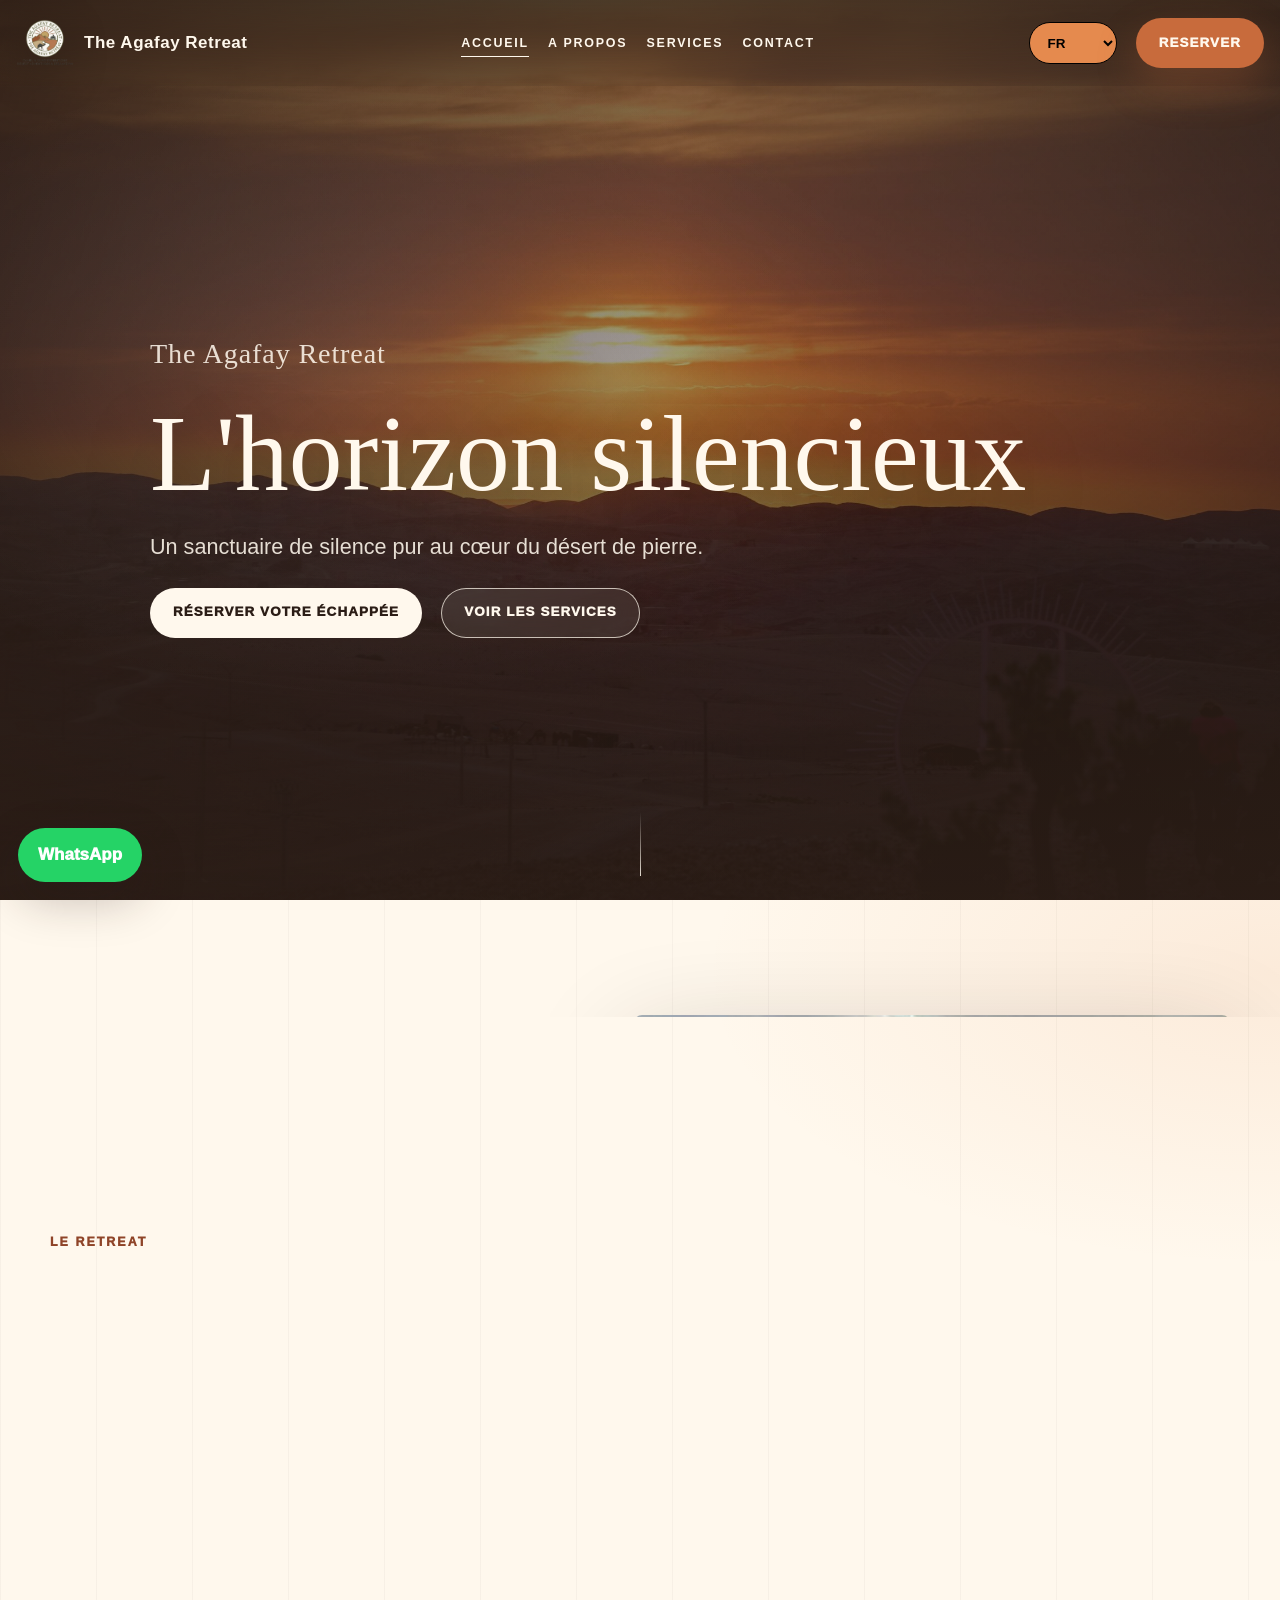
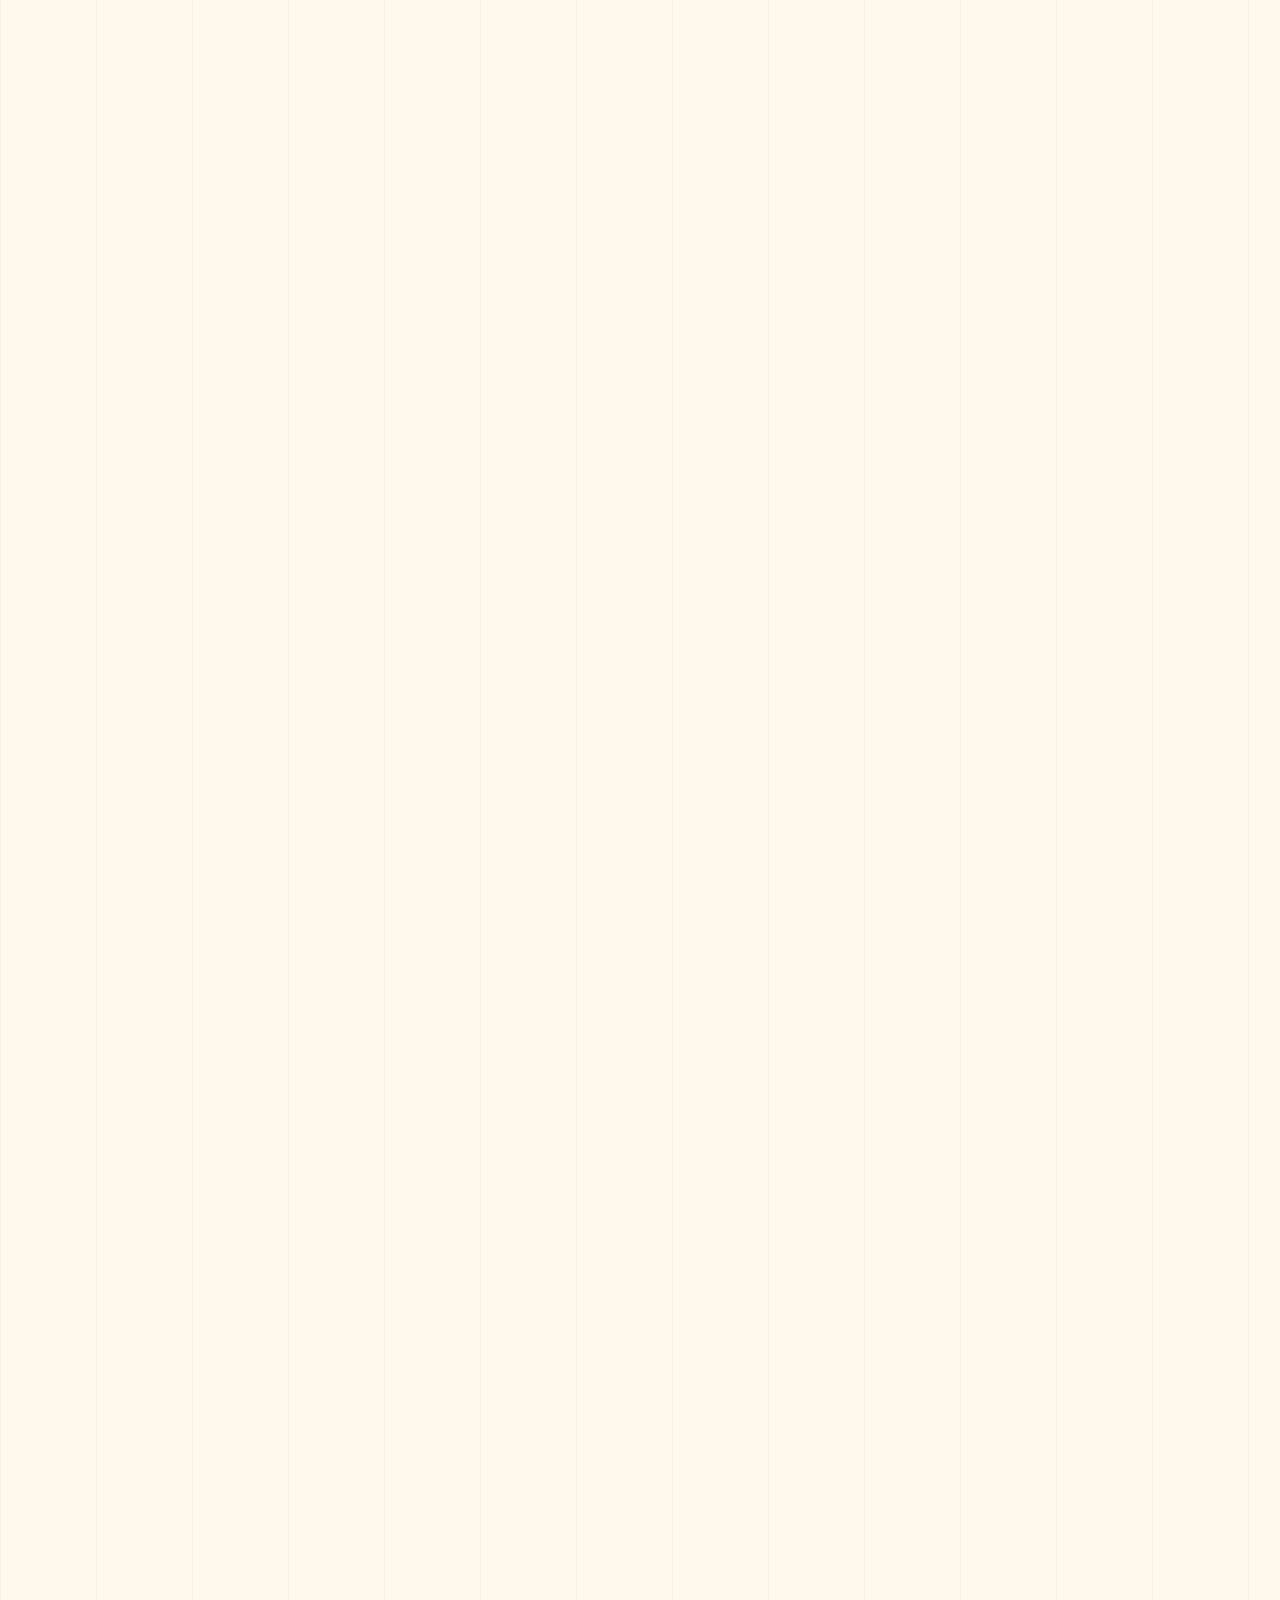
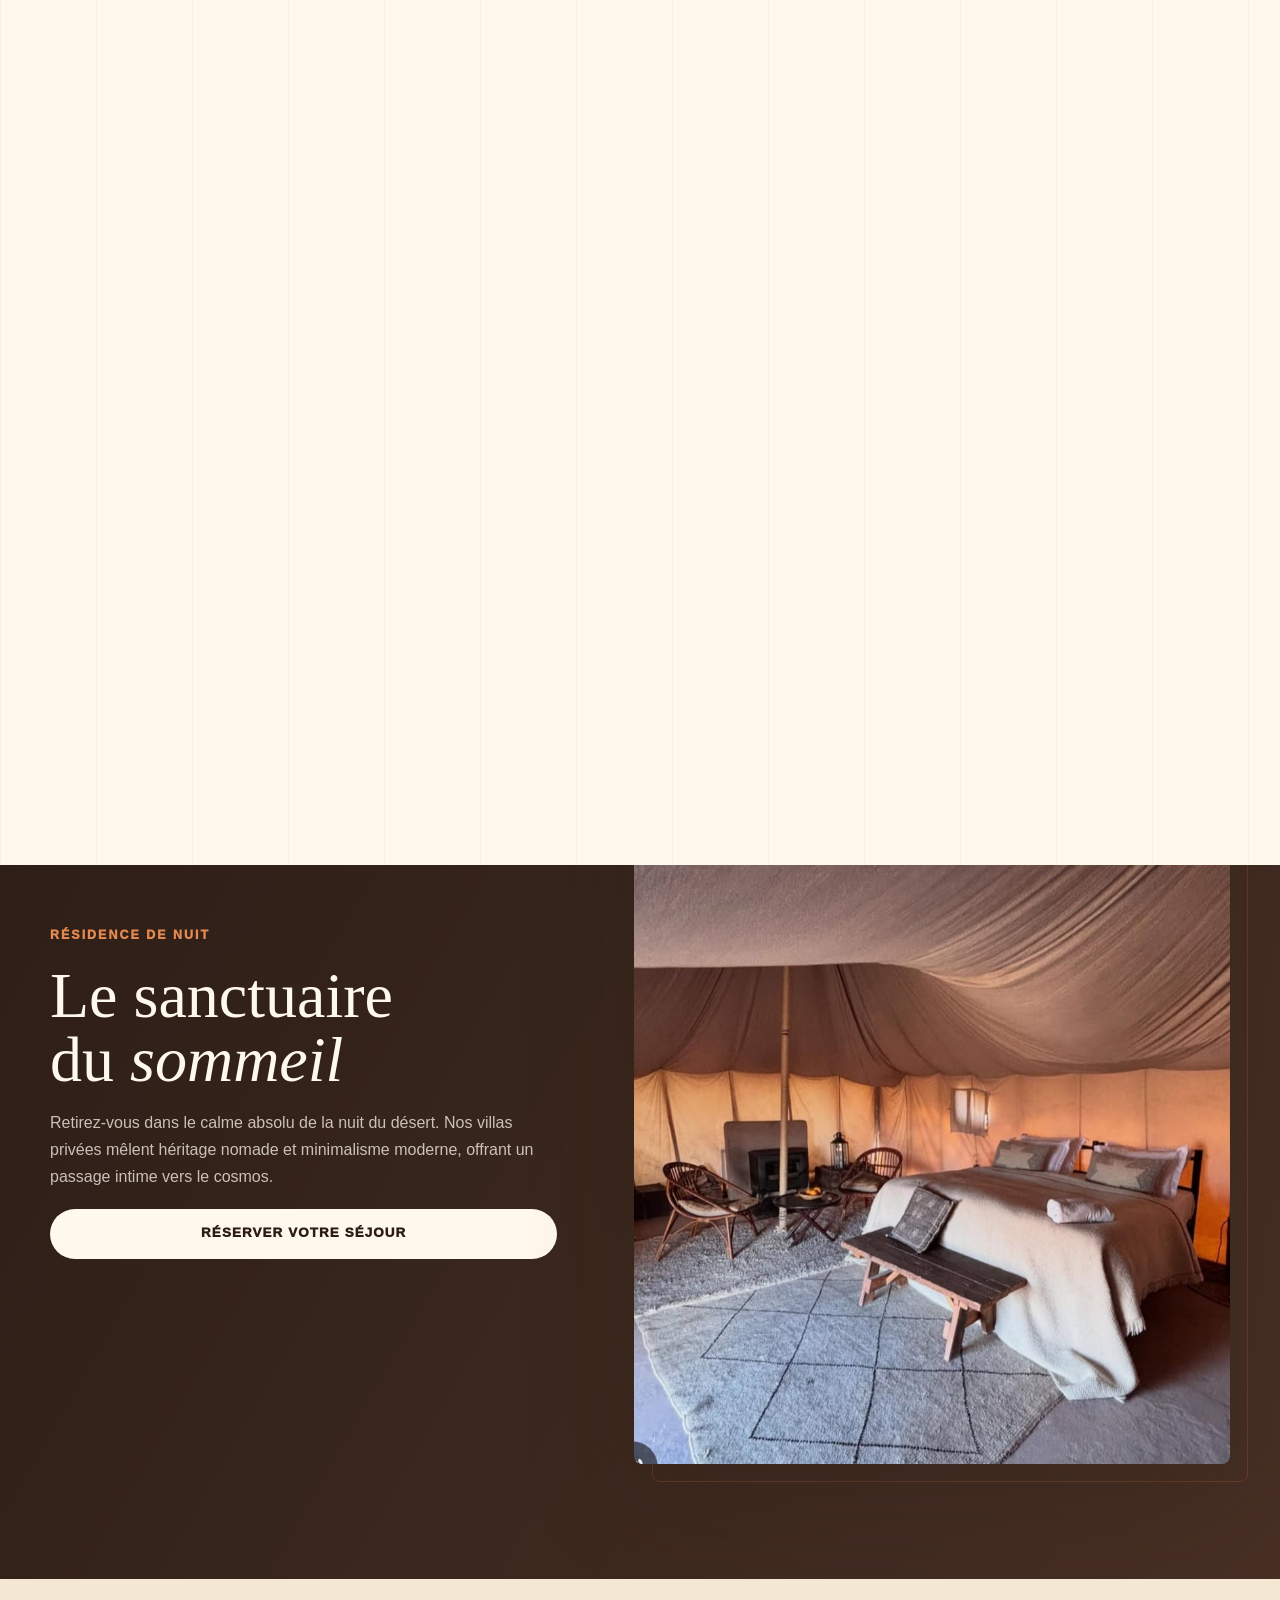
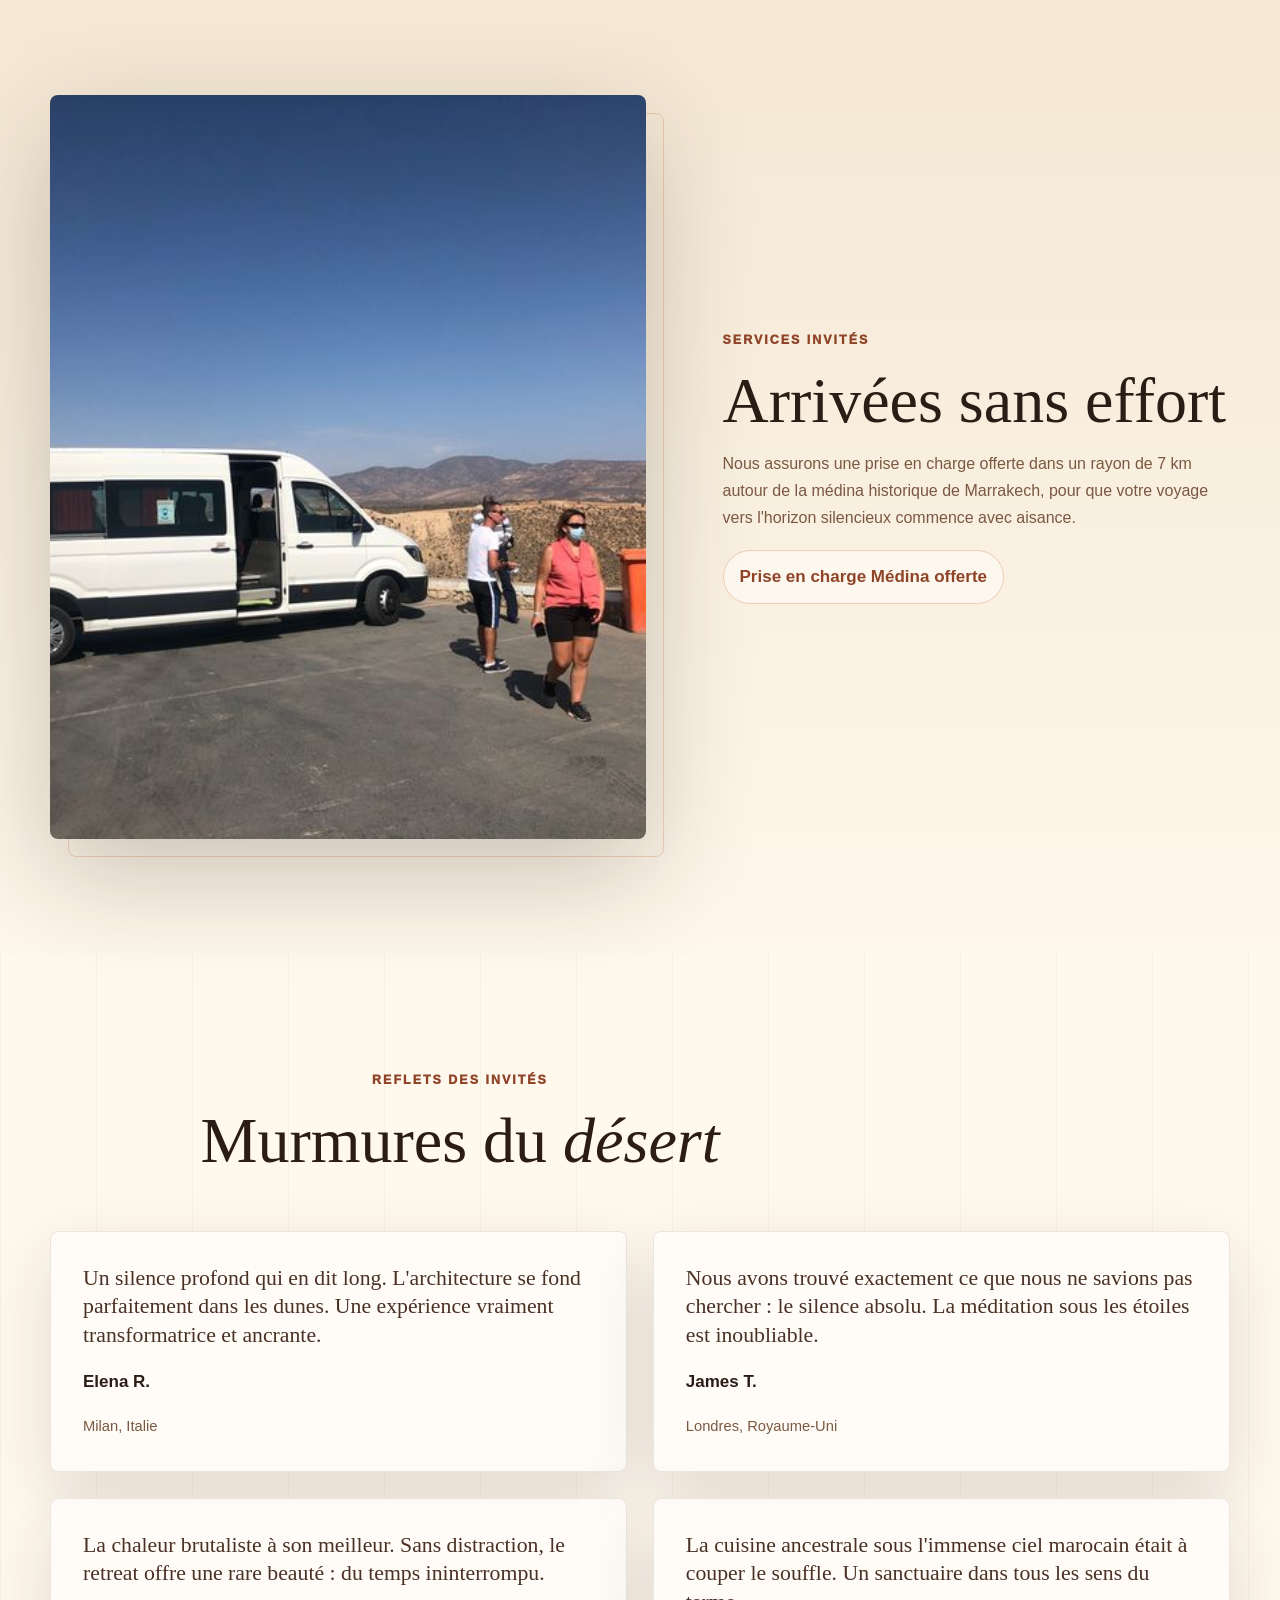
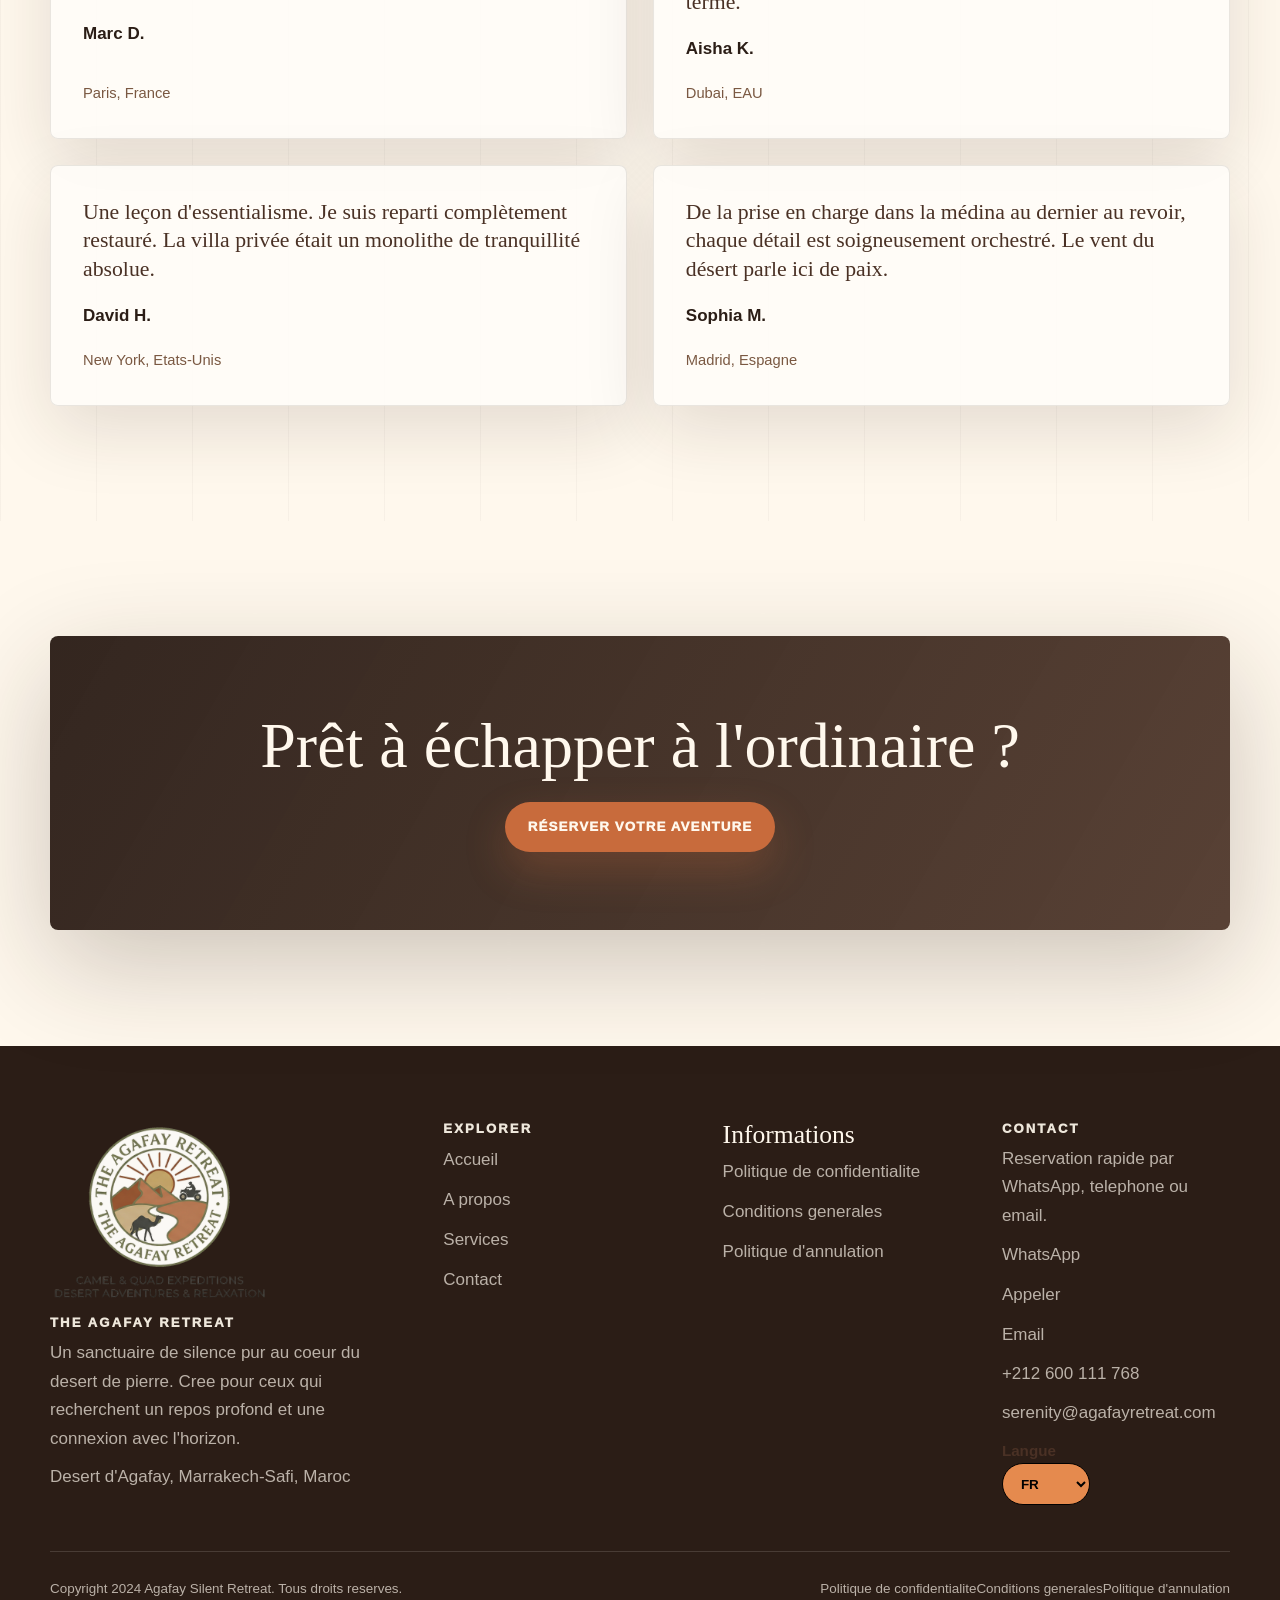
==== commit 73221e07: "jungle changes" ====
--- a/index.html
+++ b/index.html
@@ -1,5 +1,5 @@
 <!DOCTYPE html>
-<html lang="en" dir="ltr">
+<html lang="fr" dir="ltr">
 
 <head>
   <meta charset="UTF-8" />
@@ -9,65 +9,22 @@
     content="The Silent Horizon. A cinematic desert retreat in Agafay, forty-five minutes from Marrakech." data-i18n-content="home_meta_description" />
   <meta property="og:title" content="The Agafay Retreat" data-i18n-content="home_meta_title" />
   <meta property="og:description" content="A sanctuary of pure silence in the heart of the stone desert." data-i18n-content="home_og_description" />
-  <meta property="og:image" content="./assets/images/hero-desert.jpg" />
+  <meta property="og:image" content="./assets/img/hero-desert.jpg" />
   <meta property="og:type" content="website" />
-  <link rel="preload" href="./assets/images/hero-desert.jpg" as="image" />
-  <link rel="stylesheet" href="./css/style.css" />
+  <link rel="preload" href="./assets/img/hero-desert.jpg" as="image" />
+  <link rel="stylesheet" href="./assets/css/style.css" />
 </head>
 
 <body data-page="home">
   <a class="skip-link" href="#main" data-i18n="skip_to_content">Skip to content</a>
 
-  <header class="site-header" data-header>
-    <div class="header-inner">
-      <a class="brand logo" href="index.html" aria-label="The Agafay Retreat home" data-i18n-aria-label="brand_home_label">
-        <img src="./assets/images/logo.png" width="220" height="145" alt="Agafay Silent Logo" data-i18n-alt="logo_alt" />
-        <span data-i18n="brand_name">The Agafay Retreat</span>
-      </a>
-
-      <nav class="desktop-nav" aria-label="Main navigation" data-i18n-aria-label="nav_main_label">
-        <a href="index.html" data-i18n="nav_home" aria-current="page">Home</a>
-        <a href="about.html" data-i18n="nav_about">About</a>
-        <a href="the-experience.html" data-i18n="nav_experiences">Experiences</a>
-        <a href="contact.html" data-i18n="nav_contact">Contact</a>
-      </nav>
-
-      <div class="header-actions">
-        <label class="language-select language-wrap">
-          <span class="sr-only" data-i18n="language_label">Language</span>
-          <select data-language-select aria-label="Language" data-i18n-aria-label="language_label">
-            <option value="en" data-i18n="language_option_en">EN</option>
-            <option value="fr" data-i18n="language_option_fr">FR</option>
-            <option value="ar" data-i18n="language_option_ar">AR</option>
-            <option value="de" data-i18n="language_option_de">DE</option>
-            <option value="it" data-i18n="language_option_it">IT</option>
-            <option value="pt" data-i18n="language_option_pt">PT</option>
-          </select>
-        </label>
-        <a class="btn btn-primary button button-primary header-cta header-button" href="contact.html"
-          data-i18n="book_now">Book Now</a>
-        <button class="menu-toggle" type="button" aria-expanded="false" aria-controls="mobile-menu"
-          data-menu-toggle>
-          <span class="sr-only" data-i18n="menu_toggle">Open menu</span>
-          <span></span><span></span><span></span>
-        </button>
-      </div>
-    </div>
-
-    <div class="mobile-menu" id="mobile-menu" data-mobile-menu>
-      <nav aria-label="Mobile navigation" data-i18n-aria-label="nav_mobile_label">
-        <a href="index.html" data-i18n="nav_home" aria-current="page">Home</a>
-        <a href="about.html" data-i18n="nav_about">About</a>
-        <a href="the-experience.html" data-i18n="nav_experiences">Experiences</a>
-        <a href="contact.html" data-i18n="nav_contact">Contact</a>
-      </nav>
-      <a class="btn btn-primary button button-primary" href="contact.html" data-i18n="book_now">Book Now</a>
-    </div>
-  </header>
+  <div data-site-nav></div>
+
+
 
   <main id="main">
-    <section class="hero hero-home" id="home">
-      <img class="hero-image" src="./assets/images/hero-desert.jpg" width="1800" height="1200"
+    <section class="hero hero-home" id="hero">
+      <img class="hero-image" src="./assets/img/hero-desert.jpg" width="1800" height="1200"
         alt="Agafay desert horizon at sunset" fetchpriority="high" data-i18n-alt="hero_desert_alt" />
       <div class="hero-overlay hero-shade" aria-hidden="true"></div>
       <div class="hero-content reveal">
@@ -77,7 +34,7 @@
           desert.</p>
         <div class="hero-actions">
           <a class="btn btn-light button button-light" href="contact.html" data-i18n="book_escape">Book Your Escape</a>
-          <a class="btn btn-ghost-light button button-outline-light" href="the-experience.html"
+          <a class="btn btn-ghost-light button button-outline-light" href="services.html"
             data-i18n="view_experiences">View Experiences</a>
         </div>
       </div>
@@ -94,13 +51,13 @@
           <a class="text-link" href="about.html" data-i18n="learn_about">Learn about the retreat</a>
         </div>
         <figure class="media-frame image-frame reveal">
-          <img src="./assets/images/architecture.jpeg" width="900" height="1200" alt="Minimalist Architecture" data-i18n-alt="architecture_alt"
+          <img src="./assets/img/architecture.jpeg" width="900" height="1200" alt="Minimalist Architecture" data-i18n-alt="architecture_alt"
             loading="lazy" />
         </figure>
       </div>
     </section>
 
-    <section class="section band" id="journeys">
+    <section class="section band featured-services" id="featured-services">
       <div class="container">
         <div class="section-head section-heading reveal">
           <p class="eyebrow" data-i18n="curated_escapes">Curated Escapes</p>
@@ -108,18 +65,18 @@
         </div>
         <div class="journey-grid card-grid">
           <article class="stay-card feature-card reveal">
-            <img src="./assets/images/golden-hour.jpeg" width="900" height="650" alt="Sunset Dromadaire Trek" data-i18n-alt="golden_hour_alt"
+            <img src="./assets/img/golden-hour.jpeg" width="900" height="650" alt="Sunset Dromadaire Trek" data-i18n-alt="golden_hour_alt"
               loading="lazy" />
             <div class="card-body">
               <span class="badge" data-i18n="morning">Morning</span>
               <h3 data-i18n="golden_hour_title">The Golden Hour Signature</h3>
               <p data-i18n="golden_hour_text">A seamless transition from high-energy adventure to traditional serenity,
                 culminating in a festive cultural dinner.</p>
-              <a class="text-link" href="the-experience.html#golden-hour" data-i18n="discover">Discover</a>
+              <a class="text-link" href="services.html#golden-hour" data-i18n="discover">Discover</a>
             </div>
           </article>
           <article class="stay-card feature-card reveal">
-            <img src="./assets/images/pool-oasis.jpg" width="900" height="650" alt="Infinity Pool Oasis" data-i18n-alt="pool_oasis_alt"
+            <img src="./assets/img/pool-oasis.jpg" width="900" height="650" alt="Infinity Pool Oasis" data-i18n-alt="pool_oasis_alt"
               loading="lazy" />
             <div class="card-body">
               <span class="badge" data-i18n="sunset">Sunset</span>
@@ -127,65 +84,65 @@
               <p data-i18n="ourika_text">Trade the heat of the city for the refreshing altitudes of the High Atlas
                 Mountains. Discover authentic Berber culture, cascading waterfalls, and lush river valleys on this
                 curated full-day excursion.</p>
-              <a class="text-link" href="the-experience.html#ourika" data-i18n="discover">Discover</a>
-            </div>
-          </article>
-        </div>
-      </div>
-    </section>
-
-    <section class="section" id="experiences">
+              <a class="text-link" href="services.html#ourika" data-i18n="discover">Discover</a>
+            </div>
+          </article>
+        </div>
+      </div>
+    </section>
+
+    <section class="section services-list" id="services">
       <div class="container">
         <div class="split-head split-heading reveal">
           <div>
             <p class="eyebrow" data-i18n="curated_journeys">Curated Journeys</p>
             <h2 data-i18n="experience_title">The Experience</h2>
           </div>
-          <a class="btn btn-secondary button button-secondary" href="the-experience.html" data-i18n="all_experiences">All
+          <a class="btn btn-secondary button button-secondary" href="services.html" data-i18n="all_experiences">All
             Experiences</a>
         </div>
         <div class="experience-grid compact">
           <article class="experience-card reveal">
-            <img src="./assets/images/quad.jpeg" width="700" height="700" alt="Quad Expedition" data-i18n-alt="quad_alt" loading="lazy" />
+            <img src="./assets/img/quad.jpeg" width="700" height="700" alt="Quad Expedition" data-i18n-alt="quad_alt" loading="lazy" />
             <div>
               <h3 data-i18n="quad_title">Quad Expeditions</h3>
               <p data-i18n="quad_text">Explore the rugged topography of the lunar desert on a high-powered journey
                 through hidden canyons.</p>
-              <a href="the-experience.html#quad" data-i18n="details">Details</a>
-            </div>
-          </article>
-          <article class="experience-card reveal">
-            <img src="./assets/images/camel.jpeg" width="700" height="700" alt="Camel Treks" data-i18n-alt="camel_alt" loading="lazy" />
+              <a href="services.html#quad" data-i18n="details">Details</a>
+            </div>
+          </article>
+          <article class="experience-card reveal">
+            <img src="./assets/img/camel.jpeg" width="700" height="700" alt="Camel Treks" data-i18n-alt="camel_alt" loading="lazy" />
             <div>
               <h3 data-i18n="camel_title">Camel Treks</h3>
               <p data-i18n="camel_text">The timeless way to travel the dunes, guided by local experts as the horizon
                 turns to liquid gold.</p>
-              <a href="the-experience.html#camel" data-i18n="details">Details</a>
-            </div>
-          </article>
-          <article class="experience-card reveal">
-            <img src="./assets/images/pool-day.jpeg" width="700" height="700" alt="Pool Days" data-i18n-alt="pool_day_alt" loading="lazy" />
+              <a href="services.html#camel" data-i18n="details">Details</a>
+            </div>
+          </article>
+          <article class="experience-card reveal">
+            <img src="./assets/img/pool-day.jpeg" width="700" height="700" alt="Pool Days" data-i18n-alt="pool_day_alt" loading="lazy" />
             <div>
               <h3 data-i18n="pool_title">Pool Days with Lunch</h3>
               <p data-i18n="pool_text">An oasis of cool waters paired with organic Moroccan cuisine sourced from our
                 desert gardens.</p>
-              <a href="the-experience.html#pool" data-i18n="details">Details</a>
-            </div>
-          </article>
-          <article class="experience-card reveal">
-            <img src="./assets/images/dinner.jpeg" width="700" height="700" alt="Dinner Shows" data-i18n-alt="dinner_alt" loading="lazy" />
+              <a href="services.html#pool" data-i18n="details">Details</a>
+            </div>
+          </article>
+          <article class="experience-card reveal">
+            <img src="./assets/img/dinner.jpeg" width="700" height="700" alt="Dinner Shows" data-i18n-alt="dinner_alt" loading="lazy" />
             <div>
               <h3 data-i18n="dinner_title">Dinner Shows</h3>
               <p data-i18n="dinner_text">Under a canopy of a thousand stars, experience the rhythms and flavors of
                 ancestral Berber nights.</p>
-              <a href="the-experience.html#dinner" data-i18n="details">Details</a>
-            </div>
-          </article>
-        </div>
-      </div>
-    </section>
-
-    <section class="section why-section dark-section" id="stays">
+              <a href="services.html#dinner" data-i18n="details">Details</a>
+            </div>
+          </article>
+        </div>
+      </div>
+    </section>
+
+    <section class="section why-section dark-section benefits" id="benefits">
       <div class="container intro-grid two-col">
         <div class="section-copy reveal">
           <p class="eyebrow" data-i18n="overnight_residence">Overnight Residence</p>
@@ -195,7 +152,7 @@
           <a class="btn btn-light button button-light" href="contact.html" data-i18n="book_stay">Book Your Stay</a>
         </div>
         <figure class="media-frame image-frame reveal">
-          <img src="./assets/images/villa.jpeg" width="900" height="1100" alt="Luxury Desert Villa" data-i18n-alt="villa_alt" loading="lazy" />
+          <img src="./assets/img/villa.jpeg" width="900" height="1100" alt="Luxury Desert Villa" data-i18n-alt="villa_alt" loading="lazy" />
         </figure>
       </div>
     </section>
@@ -203,7 +160,7 @@
     <section class="section band" id="arrivals">
       <div class="container intro-grid two-col reverse">
         <figure class="media-frame image-frame reveal">
-          <img src="./assets/images/transfer.jpg" width="900" height="700" alt="Marrakech Medina Gates" data-i18n-alt="transfer_alt"
+          <img src="./assets/img/transfer.jpg" width="900" height="700" alt="Marrakech Medina Gates" data-i18n-alt="transfer_alt"
             loading="lazy" />
         </figure>
         <div class="section-copy reveal">
@@ -257,7 +214,7 @@
       </div>
     </section>
 
-    <section class="cta-panel">
+    <section class="cta-panel cta" id="cta">
       <div class="container reveal">
         <h2 data-i18n="ordinary_cta">Ready to escape the ordinary?</h2>
         <a class="btn btn-primary button button-primary" href="contact.html" data-i18n="book_adventure">Book Your
@@ -266,67 +223,15 @@
     </section>
   </main>
 
-  <footer class="site-footer">
-    <div class="container footer-grid">
-      <div>
-        <img class="footer-logo" src="./assets/images/logo.png" width="220" height="145" alt="Agafay Silent Logo" data-i18n-alt="logo_alt"
-          loading="lazy" />
-        <p data-i18n="footer_desc">A sanctuary of pure silence in the heart of the stone desert. Designed for those who
-          seek deep rest and connection with the horizon.</p>
-      </div>
-      <nav aria-label="Explore" data-i18n-aria-label="nav_explore_label">
-        <h2 data-i18n="explore">Explore</h2>
-        <a href="index.html" data-i18n="footer_retreat">The Retreat</a>
-        <a href="about.html" data-i18n="nav_about">About</a>
-        <a href="the-experience.html" data-i18n="footer_experiences">Curated Experiences</a>
-        <a href="contact.html" data-i18n="footer_contact">Contact Us</a>
-      </nav>
-      <nav aria-label="Information" data-i18n-aria-label="nav_information_label">
-        <h3 data-i18n="info_heading">Information</h3>
-        <a href="privacy-policy.html" data-i18n="privacy">Privacy Policy</a>
-        <a href="terms.html" data-i18n="terms">Terms &amp; Conditions</a>
-        <a href="cancellation-policy.html" data-i18n="cancellation">Cancellation Policy</a>
-        <a href="contact.html" data-i18n="contact">Contact</a>
-      </nav>
-      <div>
-        <h2 data-i18n="footer_contact">Contact Us</h2>
-        <p data-i18n="footer_contact_text">Fast booking by WhatsApp, phone, or email.</p>
-        <a href="https://api.whatsapp.com/send?phone=212633049321&text=" target="_blank" rel="noopener"
-          data-i18n="mobile_whatsapp">WhatsApp</a>
-        <a href="tel:+212600111768" data-i18n="mobile_call">Call</a>
-        <a href="https://mail.google.com/mail/?view=cm&fs=1&to=serenity@agafayretreat.com&su=Booking%20request%20-%20The%20Agafay%20Retreat"
-          target="_blank" rel="noopener" data-i18n="email">Email</a>
-        <label class="footer-language">
-          <span data-i18n="language_label">Language</span>
-          <select data-footer-language aria-label="Language" data-i18n-aria-label="language_label">
-            <option value="en" data-i18n="language_option_en">EN</option>
-            <option value="fr" data-i18n="language_option_fr">FR</option>
-            <option value="ar" data-i18n="language_option_ar">AR</option>
-            <option value="de" data-i18n="language_option_de">DE</option>
-            <option value="it" data-i18n="language_option_it">IT</option>
-            <option value="pt" data-i18n="language_option_pt">PT</option>
-          </select>
-        </label>
-      </div>
-    </div>
-    <div class="container footer-bottom">
-      <span data-i18n="copyright">Copyright 2024 Agafay Silent Retreat. All rights reserved.</span>
-      <span><a href="privacy-policy.html" data-i18n="privacy">Privacy Policy</a> &middot; <a href="terms.html" data-i18n="terms">Terms &amp;
-          Conditions</a> &middot; <a href="cancellation-policy.html" data-i18n="cancellation">Cancellation Policy</a></span>
-    </div>
-  </footer>
-
-  <div class="mobile-cta-bar">
-    <a href="https://api.whatsapp.com/send?phone=212633049321&text=" target="_blank" rel="noopener"
-      data-i18n="mobile_whatsapp">WhatsApp</a>
-    <a href="contact.html" data-i18n="mobile_book">Book Now</a>
-    <a href="tel:+212600111768" data-i18n="mobile_call">Call</a>
-  </div>
-  <a class="whatsapp-float" href="https://api.whatsapp.com/send?phone=212633049321&text=" target="_blank"
-    rel="noopener noreferrer nofollow" data-i18n="mobile_whatsapp">WhatsApp</a>
-
-  <script src="./js/translations.js"></script>
-  <script src="./js/main.js"></script>
+  <div data-site-footer></div>
+
+
+
+
+
+
+  <script src="./assets/js/translations.js"></script>
+  <script src="./assets/js/script.js"></script>
 </body>
 
 </html>
--- a/assets/css/style.css
+++ b/assets/css/style.css
@@ -0,0 +1,1184 @@
+:root {
+  --sand: #f4e7d3;
+  --cream: #fff8ed;
+  --ivory: #fffdf8;
+  --terracotta: #c86b3c;
+  --terracotta-dark: #8f4428;
+  --orange: #e58a4e;
+  --espresso: #2b1d16;
+  --coffee: #4a3125;
+  --brown: #7a5842;
+  --sage: #8a8f62;
+  --white: #ffffff;
+  --line: rgba(43, 29, 22, 0.14);
+  --line-light: rgba(255, 248, 237, 0.24);
+  --shadow: 0 24px 70px rgba(43, 29, 22, 0.13);
+  --shadow-strong: 0 34px 110px rgba(43, 29, 22, 0.24);
+  --radius: 8px;
+  --header-height: 86px;
+  --container: min(1180px, calc(100% - 32px));
+  --serif: Georgia, "Times New Roman", serif;
+  --sans: "Avenir Next", "Segoe UI", Verdana, sans-serif;
+  --ease: cubic-bezier(0.22, 1, 0.36, 1);
+  color-scheme: light;
+}
+
+* { box-sizing: border-box; }
+html { scroll-behavior: smooth; }
+body {
+  margin: 0;
+  overflow-x: hidden;
+  background:
+    linear-gradient(90deg, rgba(43, 29, 22, 0.035) 1px, transparent 1px) 0 0 / 96px 96px,
+    radial-gradient(900px 460px at 100% 12%, rgba(229, 138, 78, 0.12), transparent 64%),
+    var(--cream);
+  color: var(--espresso);
+  font-family: var(--sans);
+  font-size: 17px;
+  line-height: 1.68;
+  text-rendering: optimizeLegibility;
+  -webkit-font-smoothing: antialiased;
+}
+
+body.menu-open { overflow: hidden; }
+img { display: block; max-width: 100%; height: auto; }
+a { color: inherit; text-decoration: none; }
+button, input, select, textarea { font: inherit; }
+a, button, input, select, textarea { outline-offset: 4px; }
+:focus-visible { outline: 3px solid rgba(200, 107, 60, 0.86); }
+
+.sr-only {
+  position: absolute;
+  width: 1px;
+  height: 1px;
+  overflow: hidden;
+  clip: rect(0 0 0 0);
+  white-space: nowrap;
+}
+
+.skip-link {
+  position: fixed;
+  z-index: 1000;
+  inset-block-start: 12px;
+  inset-inline-start: 12px;
+  transform: translateY(-140%);
+  padding: 10px 14px;
+  border-radius: var(--radius);
+  background: var(--espresso);
+  color: var(--cream);
+  transition: transform 180ms var(--ease);
+}
+
+.skip-link:focus { transform: translateY(0); }
+.container { width: var(--container); margin-inline: auto; }
+
+.site-header {
+  position: fixed;
+  inset: 0 0 auto;
+  z-index: 100;
+  color: var(--cream);
+  pointer-events: none;
+}
+
+.header-inner {
+  height: var(--header-height);
+  display: flex;
+  align-items: center;
+  justify-content: space-between;
+  gap: 22px;
+  padding-inline: max(16px, calc((100vw - 1360px) / 2 + 16px));
+  background: linear-gradient(180deg, rgba(43, 29, 22, 0.52), rgba(43, 29, 22, 0.08));
+  backdrop-filter: blur(18px);
+  pointer-events: auto;
+  transition: background 220ms ease, box-shadow 220ms ease, color 220ms ease;
+}
+
+.site-header.is-scrolled,
+.site-header.is-open,
+.site-header.is-solid {
+  color: var(--espresso);
+}
+
+.site-header.is-scrolled .header-inner,
+.site-header.is-open .header-inner,
+.site-header.is-solid .header-inner {
+  background: rgba(255, 248, 237, 0.93);
+  box-shadow: 0 14px 40px rgba(43, 29, 22, 0.1);
+}
+
+.brand {
+  min-width: 184px;
+  display: inline-flex;
+  align-items: center;
+  gap: 10px;
+  font-weight: 900;
+  letter-spacing: 0.03em;
+}
+
+.logo {
+  display: inline-flex;
+  align-items: center;
+  min-width: 104px;
+}
+
+.logo img {
+  width: 96px;
+  height: auto;
+}
+
+.brand img {
+  width: 58px;
+  height: auto;
+  filter: drop-shadow(0 12px 22px rgba(0, 0, 0, 0.25));
+}
+
+.site-header.is-scrolled .brand img,
+.site-header.is-open .brand img { filter: none; }
+
+.desktop-nav,
+.header-actions,
+.hero-actions,
+.inline-actions,
+.contact-buttons {
+  display: flex;
+  align-items: center;
+  gap: clamp(10px, 1.5vw, 20px);
+}
+
+.desktop-nav a {
+  min-height: 44px;
+  display: inline-flex;
+  align-items: center;
+  position: relative;
+  font-size: 0.78rem;
+  font-weight: 900;
+  letter-spacing: 0.14em;
+  text-transform: uppercase;
+}
+
+.desktop-nav a::after {
+  content: "";
+  position: absolute;
+  inset-inline: 0;
+  bottom: 8px;
+  height: 1px;
+  background: currentColor;
+  transform: scaleX(0);
+  transform-origin: right;
+  transition: transform 180ms var(--ease);
+}
+
+.desktop-nav a:hover::after,
+.desktop-nav a:focus-visible::after,
+.desktop-nav a.active::after { transform: scaleX(1); transform-origin: left; }
+
+.site-footer a.active { color: var(--cream); }
+
+.language-select select,
+.language-wrap select,
+.footer-language select {
+  min-height: 42px;
+  border: 1px solid currentColor;
+  border-radius: 999px;
+  background:#e58a4e;
+  color:black;
+  padding: 0 32px 0 14px;
+  font-size: 0.84rem;
+  font-weight: 900;
+}
+
+.btn {
+  min-height: 50px;
+  display: inline-flex;
+  align-items: center;
+  justify-content: center;
+  gap: 10px;
+  border: 1px solid transparent;
+  border-radius: 999px;
+  padding: 12px 22px;
+  cursor: pointer;
+  font-size: 0.84rem;
+  font-weight: 950;
+  letter-spacing: 0.08em;
+  line-height: 1.1;
+  text-align: center;
+  text-transform: uppercase;
+  transition: transform 180ms var(--ease), background-color 180ms ease, color 180ms ease, border-color 180ms ease, box-shadow 180ms ease;
+}
+
+.btn-primary {
+  background: var(--terracotta);
+  color: var(--cream);
+  box-shadow: 0 18px 42px rgba(200, 107, 60, 0.28);
+}
+
+.btn-primary:hover { background: var(--terracotta-dark); box-shadow: 0 22px 50px rgba(143, 68, 40, 0.32); }
+.btn-secondary { background: rgba(255, 253, 248, 0.72); color: var(--espresso); border-color: rgba(43, 29, 22, 0.18); }
+.btn-secondary:hover { border-color: var(--terracotta); color: var(--terracotta-dark); background: var(--ivory); }
+.btn-light { background: var(--cream); color: var(--espresso); }
+.btn-ghost-light { color: var(--cream); border-color: rgba(255, 248, 237, 0.72); background: rgba(255, 248, 237, 0.08); backdrop-filter: blur(12px); }
+.btn:hover { transform: translateY(-2px); }
+
+.button { min-height: 50px; display: inline-flex; align-items: center; justify-content: center; gap: 10px; border: 1px solid transparent; border-radius: 999px; padding: 12px 22px; cursor: pointer; font-size: 0.84rem; font-weight: 950; letter-spacing: 0.08em; line-height: 1.1; text-align: center; text-transform: uppercase; transition: transform 180ms var(--ease), background-color 180ms ease, color 180ms ease, border-color 180ms ease, box-shadow 180ms ease; }
+.button-primary { background: var(--terracotta); color: var(--cream); box-shadow: 0 18px 42px rgba(200, 107, 60, 0.28); }
+.button-secondary { background: rgba(255, 253, 248, 0.72); color: var(--espresso); border-color: rgba(43, 29, 22, 0.18); }
+.button-light { background: var(--cream); color: var(--espresso); }
+.button-outline-light { color: var(--cream); border-color: rgba(255, 248, 237, 0.72); background: rgba(255, 248, 237, 0.08); backdrop-filter: blur(12px); }
+.button:hover { transform: translateY(-2px); }
+
+.menu-toggle {
+  display: none;
+  width: 46px;
+  height: 46px;
+  border: 1px solid currentColor;
+  border-radius: 50%;
+  background: transparent;
+  color: inherit;
+  padding: 11px;
+  cursor: pointer;
+}
+
+.menu-toggle span:not(.sr-only) {
+  display: block;
+  height: 2px;
+  margin: 5px 0;
+  border-radius: 999px;
+  background: currentColor;
+  transition: transform 180ms var(--ease), opacity 160ms ease;
+}
+
+.mobile-menu {
+  position: fixed;
+  inset: var(--header-height) 14px auto;
+  display: grid;
+  gap: 18px;
+  padding: 24px;
+  border: 1px solid rgba(43, 29, 22, 0.12);
+  border-radius: 20px;
+  background: rgba(255, 248, 237, 0.98);
+  color: var(--espresso);
+  box-shadow: var(--shadow-strong);
+  opacity: 0;
+  pointer-events: none;
+  transform: translateY(-10px) scale(0.98);
+  transition: opacity 180ms ease, transform 220ms var(--ease);
+}
+
+.mobile-menu.is-open { opacity: 1; pointer-events: auto; transform: translateY(0) scale(1); }
+.mobile-menu nav { display: grid; gap: 8px; }
+.mobile-menu a { min-height: 48px; display: flex; align-items: center; border-bottom: 1px solid var(--line); font-weight: 900; }
+
+.hero,
+.page-hero {
+  min-height: 100svh;
+  position: relative;
+  display: grid;
+  place-items: center;
+  overflow: hidden;
+  isolation: isolate;
+  color: var(--cream);
+}
+
+.page-hero {
+  min-height: 78svh;
+}
+
+.compact-hero {
+  min-height: 68svh;
+}
+
+.hero-image,
+.hero-overlay,
+.hero-shade {
+  position: absolute;
+  inset: 0;
+  width: 100%;
+  height: 100%;
+}
+
+.hero-image {
+  object-fit: cover;
+  transform: scale(1.045);
+  animation: heroDrift 18s var(--ease) both;
+}
+
+.hero-overlay,
+.hero-shade {
+  pointer-events: none;
+  background:
+    radial-gradient(900px 520px at 28% 42%, rgba(255, 248, 237, 0.08), transparent 62%),
+    linear-gradient(90deg, rgba(43, 29, 22, 0.82), rgba(43, 29, 22, 0.34) 52%, rgba(43, 29, 22, 0.68)),
+    linear-gradient(0deg, rgba(43, 29, 22, 0.88), rgba(43, 29, 22, 0.18) 58%, rgba(43, 29, 22, 0.46));
+}
+
+.hero-content,
+.page-hero-content {
+  position: relative;
+  z-index: 2;
+  width: min(980px, calc(100% - 32px));
+  margin-inline: auto;
+  padding: calc(var(--header-height) + 64px) 0 82px;
+  display: grid;
+  gap: 22px;
+  justify-items: start;
+}
+
+.page-hero-content {
+  justify-items: center;
+  text-align: center;
+}
+
+.page-hero-content span {
+  color: rgba(255, 248, 237, 0.82);
+  font-size: 0.78rem;
+  font-weight: 950;
+  letter-spacing: 0.16em;
+  text-transform: uppercase;
+}
+
+.page-hero-content p {
+  max-width: 760px;
+  color: rgba(255, 248, 237, 0.86);
+  font-size: clamp(1.05rem, 1.8vw, 1.28rem);
+}
+
+.brand-line {
+  margin: 0;
+  color: rgba(255, 248, 237, 0.86);
+  font-family: var(--serif);
+  font-size: clamp(1.3rem, 2.2vw, 2.1rem);
+  letter-spacing: 0.03em;
+}
+
+h1, h2, h3 {
+  margin: 0;
+  font-family: var(--serif);
+  font-weight: 400;
+  line-height: 1;
+  text-wrap: balance;
+}
+
+h1 {
+  max-width: 940px;
+  font-size: clamp(3rem, 8.4vw, 7.7rem);
+  letter-spacing: 0;
+  text-shadow: 0 20px 70px rgba(0, 0, 0, 0.4);
+}
+
+h2 {
+  font-size: clamp(2.25rem, 5vw, 5rem);
+  letter-spacing: 0;
+}
+
+h3 {
+  font-size: clamp(1.35rem, 2vw, 2rem);
+}
+
+p { margin: 0; color: var(--brown); }
+.hero-subtitle { max-width: 700px; color: rgba(255, 248, 237, 0.88); font-size: clamp(1.08rem, 1.8vw, 1.35rem); }
+
+.trust-badges {
+  display: flex;
+  flex-wrap: wrap;
+  gap: 10px;
+  margin: 10px 0 0;
+  padding: 0;
+  list-style: none;
+}
+
+.trust-badges li {
+  min-height: 38px;
+  display: inline-flex;
+  align-items: center;
+  border: 1px solid rgba(255, 248, 237, 0.28);
+  border-radius: 999px;
+  padding: 8px 12px;
+  background: rgba(255, 248, 237, 0.1);
+  color: rgba(255, 248, 237, 0.88);
+  font-size: 0.88rem;
+  font-weight: 800;
+}
+
+.scroll-cue {
+  position: absolute;
+  z-index: 2;
+  inset-inline: 50%;
+  bottom: 24px;
+  width: 1px;
+  height: 64px;
+  background: linear-gradient(transparent, rgba(255, 248, 237, 0.86));
+}
+
+.section {
+  position: relative;
+  padding: clamp(74px, 9vw, 132px) 0;
+  scroll-margin-top: calc(var(--header-height) + 16px);
+}
+
+.journey-grid {
+  display: grid;
+  grid-template-columns: repeat(2, minmax(0, 1fr));
+  gap: clamp(18px, 3vw, 34px);
+}
+
+.experience-grid.compact {
+  grid-template-columns: repeat(4, minmax(0, 1fr));
+}
+
+.service-note {
+  width: fit-content;
+  padding: 12px 16px;
+  border: 1px solid rgba(200, 107, 60, 0.3);
+  border-radius: 999px;
+  background: rgba(255, 253, 248, 0.58);
+  color: var(--terracotta-dark);
+  font-weight: 900;
+}
+
+.cta-panel {
+  background: var(--cream);
+  padding: clamp(68px, 9vw, 124px) 0;
+}
+
+.cta-panel .container {
+  display: grid;
+  justify-items: center;
+  gap: 24px;
+  text-align: center;
+  padding: clamp(42px, 7vw, 78px) clamp(20px, 5vw, 64px);
+  border-radius: var(--radius);
+  background: linear-gradient(120deg, rgba(43, 29, 22, 0.96), rgba(74, 49, 37, 0.92));
+  color: var(--cream);
+  box-shadow: var(--shadow-strong);
+}
+
+.band {
+  background:
+    linear-gradient(180deg, rgba(244, 231, 211, 0.9), rgba(255, 248, 237, 0.9)),
+    var(--sand);
+}
+
+.intro-grid,
+.two-col,
+.why-grid,
+.faq-grid,
+.faq-layout,
+.contact-grid,
+.contact-layout,
+.trust-grid {
+  display: grid;
+  grid-template-columns: minmax(0, 0.92fr) minmax(0, 1.08fr);
+  gap: clamp(34px, 6vw, 86px);
+  align-items: center;
+}
+
+.reverse {
+  grid-template-columns: minmax(0, 1.08fr) minmax(0, 0.92fr);
+}
+
+.section-copy,
+.section-head {
+  display: grid;
+  gap: 18px;
+  align-content: start;
+}
+
+.section-head,
+.section-heading {
+  max-width: 820px;
+  margin-bottom: clamp(34px, 5vw, 58px);
+}
+
+.section-heading {
+  display: grid;
+  justify-items: center;
+  text-align: center;
+}
+
+.section-head p:not(.eyebrow),
+.section-copy p:not(.eyebrow),
+.split-head p:not(.eyebrow) {
+  max-width: 680px;
+  font-size: clamp(1rem, 1.18vw, 1.14rem);
+}
+
+.eyebrow {
+  color: var(--terracotta-dark);
+  font-size: 0.78rem;
+  font-weight: 950;
+  letter-spacing: 0.16em;
+  text-transform: uppercase;
+}
+
+.media-frame,
+.image-frame {
+  position: relative;
+  margin: 0;
+}
+
+.media-frame::before,
+.image-frame::before {
+  content: "";
+  position: absolute;
+  inset: 18px -18px -18px 18px;
+  z-index: -1;
+  border: 1px solid rgba(200, 107, 60, 0.25);
+  border-radius: var(--radius);
+}
+
+.media-frame img,
+.image-frame img {
+  width: 100%;
+  aspect-ratio: 4 / 5;
+  object-fit: cover;
+  border-radius: var(--radius);
+  box-shadow: var(--shadow-strong);
+}
+
+.text-link {
+  width: fit-content;
+  color: var(--terracotta-dark);
+  border-bottom: 1px solid currentColor;
+  padding-bottom: 4px;
+  font-size: 0.82rem;
+  font-weight: 950;
+  letter-spacing: 0.08em;
+  text-transform: uppercase;
+}
+
+.split-head,
+.split-heading {
+  display: flex;
+  align-items: end;
+  justify-content: space-between;
+  gap: 24px;
+  margin-bottom: clamp(34px, 5vw, 62px);
+  border-bottom: 1px solid var(--line);
+  padding-bottom: 28px;
+}
+
+.card-grid,
+.experience-grid,
+.testimonial-grid {
+  display: grid;
+  gap: clamp(16px, 2vw, 26px);
+}
+
+.stays-grid { grid-template-columns: repeat(4, minmax(0, 1fr)); }
+
+.stay-card,
+.feature-card,
+.detail-card,
+.value-card,
+.contact-option,
+.contact-panel,
+.experience-card,
+.testimonial-card,
+.testimonial,
+.review-placeholder,
+.trust-panel,
+.booking-form {
+  border: 1px solid rgba(43, 29, 22, 0.1);
+  border-radius: var(--radius);
+  background: rgba(255, 253, 248, 0.86);
+  box-shadow: var(--shadow);
+  overflow: hidden;
+}
+
+.stay-card {
+  display: grid;
+  transition: transform 240ms var(--ease), box-shadow 240ms ease;
+}
+
+.stay-card img,
+.feature-card img,
+.detail-card img {
+  width: 100%;
+  aspect-ratio: 4 / 3;
+  object-fit: cover;
+}
+
+.featured-experience {
+  display: grid;
+  grid-template-columns: minmax(0, 1.08fr) minmax(320px, 0.92fr);
+  gap: clamp(24px, 5vw, 64px);
+  align-items: center;
+  padding: clamp(16px, 2vw, 24px);
+  border: 1px solid rgba(43, 29, 22, 0.1);
+  border-radius: var(--radius);
+  background: rgba(255, 253, 248, 0.86);
+  box-shadow: var(--shadow);
+}
+
+.featured-experience img {
+  width: 100%;
+  aspect-ratio: 16 / 10;
+  object-fit: cover;
+  border-radius: var(--radius);
+}
+
+.featured-experience > div,
+.detail-card > div,
+.contact-option,
+.contact-panel {
+  display: grid;
+  gap: 14px;
+  padding: clamp(20px, 3vw, 34px);
+}
+
+.detail-card {
+  display: grid;
+  grid-template-columns: minmax(260px, 0.8fr) minmax(0, 1.2fr);
+  gap: clamp(22px, 4vw, 48px);
+  align-items: center;
+  padding: clamp(14px, 2vw, 22px);
+}
+
+.detail-card:nth-child(even) {
+  grid-template-columns: minmax(0, 1.2fr) minmax(260px, 0.8fr);
+}
+
+.detail-card:nth-child(even) img { order: 2; }
+.detail-card img { aspect-ratio: 1; }
+
+.experience-list {
+  display: grid;
+  gap: clamp(18px, 2.5vw, 30px);
+}
+
+.card-meta {
+  display: flex;
+  flex-wrap: wrap;
+  gap: 8px;
+}
+
+.card-meta span,
+.badge,
+.category-label {
+  width: fit-content;
+  min-height: 34px;
+  display: inline-flex;
+  align-items: center;
+  border: 1px solid rgba(43, 29, 22, 0.12);
+  border-radius: 999px;
+  padding: 7px 11px;
+  background: rgba(244, 231, 211, 0.58);
+  color: var(--coffee);
+  font-size: 0.82rem;
+  font-weight: 900;
+}
+
+.card-body {
+  display: grid;
+  gap: 14px;
+  padding: clamp(20px, 2.4vw, 30px);
+}
+
+.card-body ul {
+  display: grid;
+  gap: 6px;
+  margin: 0;
+  padding-inline-start: 18px;
+  color: var(--brown);
+  font-size: 0.95rem;
+}
+
+.price {
+  color: var(--espresso);
+  font-weight: 950;
+}
+
+.experience-grid { grid-template-columns: repeat(3, minmax(0, 1fr)); }
+
+.experience-card {
+  position: relative;
+  min-height: 420px;
+  display: grid;
+  align-content: end;
+  isolation: isolate;
+  color: var(--cream);
+}
+
+.experience-card img {
+  position: absolute;
+  inset: 0;
+  z-index: -2;
+  width: 100%;
+  height: 100%;
+  object-fit: cover;
+  transition: transform 700ms var(--ease), filter 700ms var(--ease);
+}
+
+.experience-card::after {
+  content: "";
+  position: absolute;
+  inset: 0;
+  z-index: -1;
+  background: linear-gradient(0deg, rgba(43, 29, 22, 0.86), rgba(43, 29, 22, 0.18) 64%);
+}
+
+.experience-card div {
+  display: grid;
+  gap: 12px;
+  padding: clamp(22px, 3vw, 34px);
+}
+
+.experience-card span {
+  color: rgba(255, 248, 237, 0.78);
+  font-size: 0.82rem;
+  font-weight: 900;
+}
+
+.experience-card p { color: rgba(255, 248, 237, 0.82); }
+.experience-card a { width: fit-content; color: var(--cream); border-bottom: 1px solid currentColor; padding-bottom: 4px; font-weight: 900; }
+
+.why-section {
+  background:
+    linear-gradient(120deg, rgba(43, 29, 22, 0.96), rgba(74, 49, 37, 0.92)),
+    var(--espresso);
+  color: var(--cream);
+}
+
+.why-section p { color: rgba(255, 248, 237, 0.74); }
+.why-section .eyebrow { color: var(--orange); }
+
+.value-list {
+  display: grid;
+  gap: 14px;
+}
+
+.value-list article {
+  display: grid;
+  gap: 6px;
+  padding: 22px;
+  border: 1px solid var(--line-light);
+  border-radius: var(--radius);
+  background: rgba(255, 248, 237, 0.06);
+}
+
+.value-list strong { font-family: var(--serif); font-size: clamp(1.35rem, 2vw, 1.9rem); font-weight: 400; }
+.value-list span { color: rgba(255, 248, 237, 0.72); }
+
+.gallery-tabs {
+  display: flex;
+  flex-wrap: wrap;
+  gap: 8px;
+  margin-bottom: 22px;
+}
+
+.gallery-tabs button {
+  min-height: 42px;
+  border: 1px solid rgba(43, 29, 22, 0.14);
+  border-radius: 999px;
+  padding: 8px 14px;
+  background: rgba(255, 253, 248, 0.7);
+  color: var(--espresso);
+  cursor: pointer;
+  font-size: 0.82rem;
+  font-weight: 900;
+}
+
+.gallery-tabs button.is-active { background: var(--espresso); color: var(--cream); }
+
+.gallery-grid {
+  display: grid;
+  grid-template-columns: repeat(4, minmax(0, 1fr));
+  grid-auto-flow: dense;
+  gap: 14px;
+}
+
+.gallery-grid figure {
+  margin: 0;
+  min-height: 220px;
+  border-radius: var(--radius);
+  overflow: hidden;
+  box-shadow: 0 14px 34px rgba(43, 29, 22, 0.1);
+}
+
+.gallery-grid figure.feature {
+  grid-column: span 2;
+  grid-row: span 2;
+}
+
+.gallery-grid img {
+  width: 100%;
+  height: 100%;
+  min-height: inherit;
+  object-fit: cover;
+  transition: transform 560ms var(--ease), filter 560ms var(--ease);
+}
+
+.gallery-grid [hidden] { display: none; }
+.section-cta { display: flex; justify-content: center; margin-top: 30px; }
+
+.trust-grid { align-items: stretch; }
+.trust-panel { display: grid; align-content: center; gap: 18px; padding: clamp(28px, 4vw, 48px); background: var(--espresso); color: var(--cream); }
+.trust-panel p { color: rgba(255, 248, 237, 0.72); }
+.trust-panel .eyebrow { color: var(--orange); }
+.testimonial-grid { grid-template-columns: repeat(2, minmax(0, 1fr)); }
+.testimonial, .review-placeholder { display: grid; align-content: space-between; gap: 18px; padding: clamp(22px, 3vw, 32px); }
+.testimonial p { color: var(--coffee); font-family: var(--serif); font-size: clamp(1.22rem, 1.7vw, 1.55rem); line-height: 1.32; }
+.testimonial span, .review-placeholder span { color: var(--brown); font-size: 0.92rem; }
+.review-placeholder strong { font-family: var(--serif); font-size: clamp(1.4rem, 2vw, 1.9rem); font-weight: 400; }
+
+.faq-grid { align-items: start; grid-template-columns: minmax(260px, 0.72fr) minmax(0, 1.28fr); }
+.faq-list { display: grid; gap: 10px; }
+.faq-item {
+  border: 1px solid rgba(43, 29, 22, 0.1);
+  border-radius: var(--radius);
+  background: rgba(255, 253, 248, 0.78);
+  overflow: hidden;
+}
+
+.faq-item button {
+  width: 100%;
+  min-height: 66px;
+  display: flex;
+  align-items: center;
+  justify-content: space-between;
+  gap: 18px;
+  border: 0;
+  background: transparent;
+  color: var(--espresso);
+  padding: 18px 20px;
+  cursor: pointer;
+  text-align: start;
+  font-weight: 900;
+}
+
+.faq-item button span:last-child {
+  width: 34px;
+  height: 34px;
+  display: grid;
+  place-items: center;
+  border: 1px solid rgba(43, 29, 22, 0.16);
+  border-radius: 50%;
+  flex: 0 0 auto;
+  transition: transform 180ms var(--ease), background-color 180ms ease;
+}
+
+.faq-item > div {
+  display: grid;
+  grid-template-rows: 0fr;
+  transition: grid-template-rows 220ms var(--ease);
+}
+
+.faq-item > div p {
+  overflow: hidden;
+  padding-inline: 20px;
+  color: var(--brown);
+}
+
+.faq-item.is-open > div {
+  grid-template-rows: 1fr;
+  padding-bottom: 20px;
+}
+
+.faq-item.is-open button span:last-child {
+  transform: rotate(45deg);
+  background: rgba(200, 107, 60, 0.12);
+}
+
+.contact-grid { align-items: start; }
+.contact-layout { align-items: start; }
+.contact-intro { display: grid; gap: 20px; }
+.contact-option-grid {
+  display: grid;
+  grid-template-columns: repeat(4, minmax(0, 1fr));
+  gap: clamp(14px, 2vw, 22px);
+}
+.contact-option {
+  min-height: 250px;
+  align-content: space-between;
+}
+.contact-option.primary {
+  background: linear-gradient(145deg, var(--espresso), var(--coffee));
+  color: var(--cream);
+}
+.contact-option.primary p { color: rgba(255, 248, 237, 0.74); }
+.contact-panel {
+  position: sticky;
+  top: calc(var(--header-height) + 28px);
+  background: linear-gradient(145deg, var(--espresso), var(--coffee));
+  color: var(--cream);
+}
+.contact-panel p { color: rgba(255, 248, 237, 0.74); }
+.contact-panel-title {
+  font-size: clamp(2rem, 3.4vw, 3.6rem);
+}
+.map-placeholder {
+  min-height: 270px;
+  display: grid;
+  place-content: center;
+  gap: 8px;
+  border: 1px solid rgba(200, 107, 60, 0.22);
+  border-radius: var(--radius);
+  padding: 24px;
+  background:
+    linear-gradient(90deg, rgba(43, 29, 22, 0.05) 1px, transparent 1px) 0 0 / 28px 28px,
+    rgba(244, 231, 211, 0.55);
+  text-align: center;
+}
+
+.map-placeholder iframe {
+  width: 100%;
+  height: 100%;
+  min-height: inherit;
+  border: 0;
+  display: block;
+}
+
+.map-placeholder strong { font-family: var(--serif); font-size: clamp(1.5rem, 2.6vw, 2.6rem); font-weight: 400; }
+.map-placeholder span { color: var(--brown); }
+
+.booking-form {
+  display: grid;
+  gap: 16px;
+  padding: clamp(24px, 4vw, 44px);
+  overflow: visible;
+}
+
+.form-row { display: grid; gap: 8px; }
+.form-row.two { grid-template-columns: repeat(2, minmax(0, 1fr)); gap: 16px; }
+label { color: var(--coffee); font-size: 0.95rem; font-weight: 900; }
+input, select, textarea {
+  width: 100%;
+  min-height: 52px;
+  border: 1px solid rgba(43, 29, 22, 0.17);
+  border-radius: var(--radius);
+  background: rgba(255, 248, 237, 0.86);
+  color: var(--espresso);
+  padding: 12px 14px;
+  font-size: 1rem;
+}
+
+textarea { resize: vertical; }
+.form-submit { width: 100%; }
+
+.site-footer {
+  background: var(--espresso);
+  color: var(--cream);
+  padding: 76px 0 96px;
+}
+
+.footer-grid {
+  display: grid;
+  grid-template-columns: 1.5fr 1fr 1fr 1fr;
+  gap: clamp(28px, 4vw, 56px);
+}
+
+.footer-brand {
+  display: inline-flex;
+  margin-bottom: 14px;
+  font-family: var(--serif);
+  font-size: 1.65rem;
+}
+
+.footer-grid h2 {
+  margin: 0;
+  color: rgba(255, 248, 237, 0.92);
+  font-family: var(--sans);
+  font-size: 0.82rem;
+  font-weight: 950;
+  letter-spacing: 0.16em;
+  text-transform: uppercase;
+}
+
+.footer-grid nav,
+.footer-grid > div {
+  display: grid;
+  align-content: start;
+  gap: 10px;
+}
+
+.footer-grid a,
+.footer-grid p,
+.footer-bottom {
+  color: rgba(255, 248, 237, 0.68);
+}
+
+.footer-grid a { min-height: 30px; display: inline-flex; align-items: center; }
+.footer-grid a:hover { color: var(--cream); }
+.footer-language { display: grid; }
+.footer-language select { color: black; width: fit-content; }
+.socials { font-size: 0.9rem; }
+
+.footer-bottom {
+  display: flex;
+  justify-content: space-between;
+  gap: 20px;
+  margin-top: 46px;
+  padding-top: 26px;
+  border-top: 1px solid rgba(255, 248, 237, 0.14);
+  font-size: 0.84rem;
+}
+
+.whatsapp-float {
+  position: fixed;
+  z-index: 120;
+  inset-inline-start: 18px;
+  inset-block-end: 18px;
+  min-height: 54px;
+  display: inline-flex;
+  align-items: center;
+  padding: 0 20px;
+  border-radius: 999px;
+  background: #25d366;
+  color: #fff;
+  font-weight: 950;
+  box-shadow: 0 18px 46px rgba(43, 29, 22, 0.25);
+}
+
+.mobile-cta-bar { display: none; }
+
+.reveal {
+  opacity: 1;
+  transform: translateY(0);
+  transition: opacity 700ms var(--ease), transform 700ms var(--ease);
+}
+
+.reveal:not(.is-visible) {
+  opacity: 1;
+  transform: translateY(0);
+}
+
+@keyframes heroDrift {
+  from { transform: scale(1.09) translateY(10px); }
+  to { transform: scale(1.045) translateY(0); }
+}
+
+@media (hover: hover) and (pointer: fine) {
+  .stay-card:hover,
+  .testimonial:hover,
+  .review-placeholder:hover { transform: translateY(-4px); box-shadow: var(--shadow-strong); }
+  .experience-card:hover img,
+  .gallery-grid figure:hover img { transform: scale(1.045); filter: saturate(1.05) contrast(1.04); }
+}
+
+[dir="rtl"] body { font-family: Tahoma, "Segoe UI", sans-serif; }
+[dir="rtl"] .desktop-nav,
+[dir="rtl"] .header-actions,
+[dir="rtl"] .hero-actions,
+[dir="rtl"] .inline-actions,
+[dir="rtl"] .contact-buttons,
+[dir="rtl"] .trust-badges,
+[dir="rtl"] .gallery-tabs { flex-direction: row-reverse; }
+[dir="rtl"] .hero-content,
+[dir="rtl"] .section-copy,
+[dir="rtl"] .section-head,
+[dir="rtl"] .card-body,
+[dir="rtl"] .experience-card,
+[dir="rtl"] .contact-intro,
+[dir="rtl"] .booking-form,
+[dir="rtl"] .footer-grid { text-align: right; }
+[dir="rtl"] .card-body ul { padding-inline-start: 0; padding-inline-end: 18px; }
+[dir="rtl"] .media-frame::before { inset: 18px 18px -18px -18px; }
+
+@media (max-width: 1120px) {
+  .desktop-nav,
+  .header-cta { display: none; }
+  .menu-toggle { display: block; }
+  .menu-toggle[aria-expanded="true"] span:nth-child(2) { transform: translateY(7px) rotate(45deg); }
+  .menu-toggle[aria-expanded="true"] span:nth-child(3) { opacity: 0; }
+  .menu-toggle[aria-expanded="true"] span:nth-child(4) { transform: translateY(-7px) rotate(-45deg); }
+  .stays-grid,
+  .experience-grid,
+  .contact-option-grid,
+  .footer-grid { grid-template-columns: repeat(2, minmax(0, 1fr)); }
+  .contact-panel { position: relative; top: auto; }
+  body { padding-bottom: 78px; }
+  .whatsapp-float { display: none; }
+  .mobile-cta-bar {
+    position: fixed;
+    z-index: 130;
+    inset-inline: 10px;
+    inset-block-end: max(10px, env(safe-area-inset-bottom));
+    display: grid;
+    grid-template-columns: repeat(3, 1fr);
+    gap: 8px;
+    padding: 8px;
+    border: 1px solid rgba(255, 248, 237, 0.16);
+    border-radius: 999px;
+    background: rgba(43, 29, 22, 0.94);
+    color: var(--cream);
+    box-shadow: 0 18px 46px rgba(43, 29, 22, 0.26);
+    backdrop-filter: blur(16px);
+  }
+  .mobile-cta-bar a {
+    min-height: 44px;
+    display: grid;
+    place-items: center;
+    border-radius: 999px;
+    font-size: 0.8rem;
+    font-weight: 950;
+    letter-spacing: 0.04em;
+    text-transform: uppercase;
+  }
+  .mobile-cta-bar a:nth-child(2) { background: var(--terracotta); }
+}
+
+@media (max-width: 820px) {
+  :root { --header-height: 76px; }
+  body { font-size: 16px; }
+  .brand { min-width: 0; }
+  .brand img { width: 48px; }
+  .brand span { display: none; }
+  .header-inner { padding-inline: 14px; }
+  .language-select select { max-width: 80px; padding-inline-start: 12px; }
+  .hero { min-height: 92svh; }
+  .hero-content { padding: calc(var(--header-height) + 56px) 0 70px; gap: 18px; }
+  .hero-actions,
+  .inline-actions,
+  .contact-buttons,
+  .split-head,
+  .footer-bottom { display: grid; align-items: start; }
+  .hero-actions .btn,
+  .contact-buttons .btn { width: 100%; }
+  .trust-badges { display: grid; grid-template-columns: 1fr 1fr; }
+  .intro-grid,
+  .two-col,
+  .reverse,
+  .why-grid,
+  .faq-grid,
+  .faq-layout,
+  .contact-grid,
+  .contact-layout,
+  .trust-grid,
+  .journey-grid,
+  .stays-grid,
+  .experience-grid,
+  .experience-grid.compact,
+  .contact-option-grid,
+  .testimonial-grid,
+  .footer-grid,
+  .form-row.two { grid-template-columns: 1fr; }
+  .featured-experience,
+  .detail-card,
+  .detail-card:nth-child(even) { grid-template-columns: 1fr; }
+  .detail-card:nth-child(even) img { order: 0; }
+  .section { padding: 66px 0; }
+  .gallery-grid { grid-template-columns: repeat(2, minmax(0, 1fr)); }
+  .gallery-grid figure.feature { grid-column: span 2; grid-row: span 1; }
+  .gallery-grid figure { min-height: 190px; }
+  .media-frame::before { inset: 12px -10px -10px 12px; }
+}
+
+@media (max-width: 460px) {
+  .btn { width: 100%; padding-inline: 16px; }
+  .trust-badges { grid-template-columns: 1fr; }
+  .gallery-grid { grid-template-columns: 1fr; }
+  .gallery-grid figure.feature { grid-column: auto; }
+  .mobile-menu { inset-inline: 10px; }
+}
+
+@media (prefers-reduced-motion: reduce) {
+  *,
+  *::before,
+  *::after {
+    scroll-behavior: auto !important;
+    transition-duration: 0.001ms !important;
+    animation-duration: 0.001ms !important;
+  }
+  .reveal { opacity: 1; transform: none; }
+  .hero-image { animation: none; }
+}
